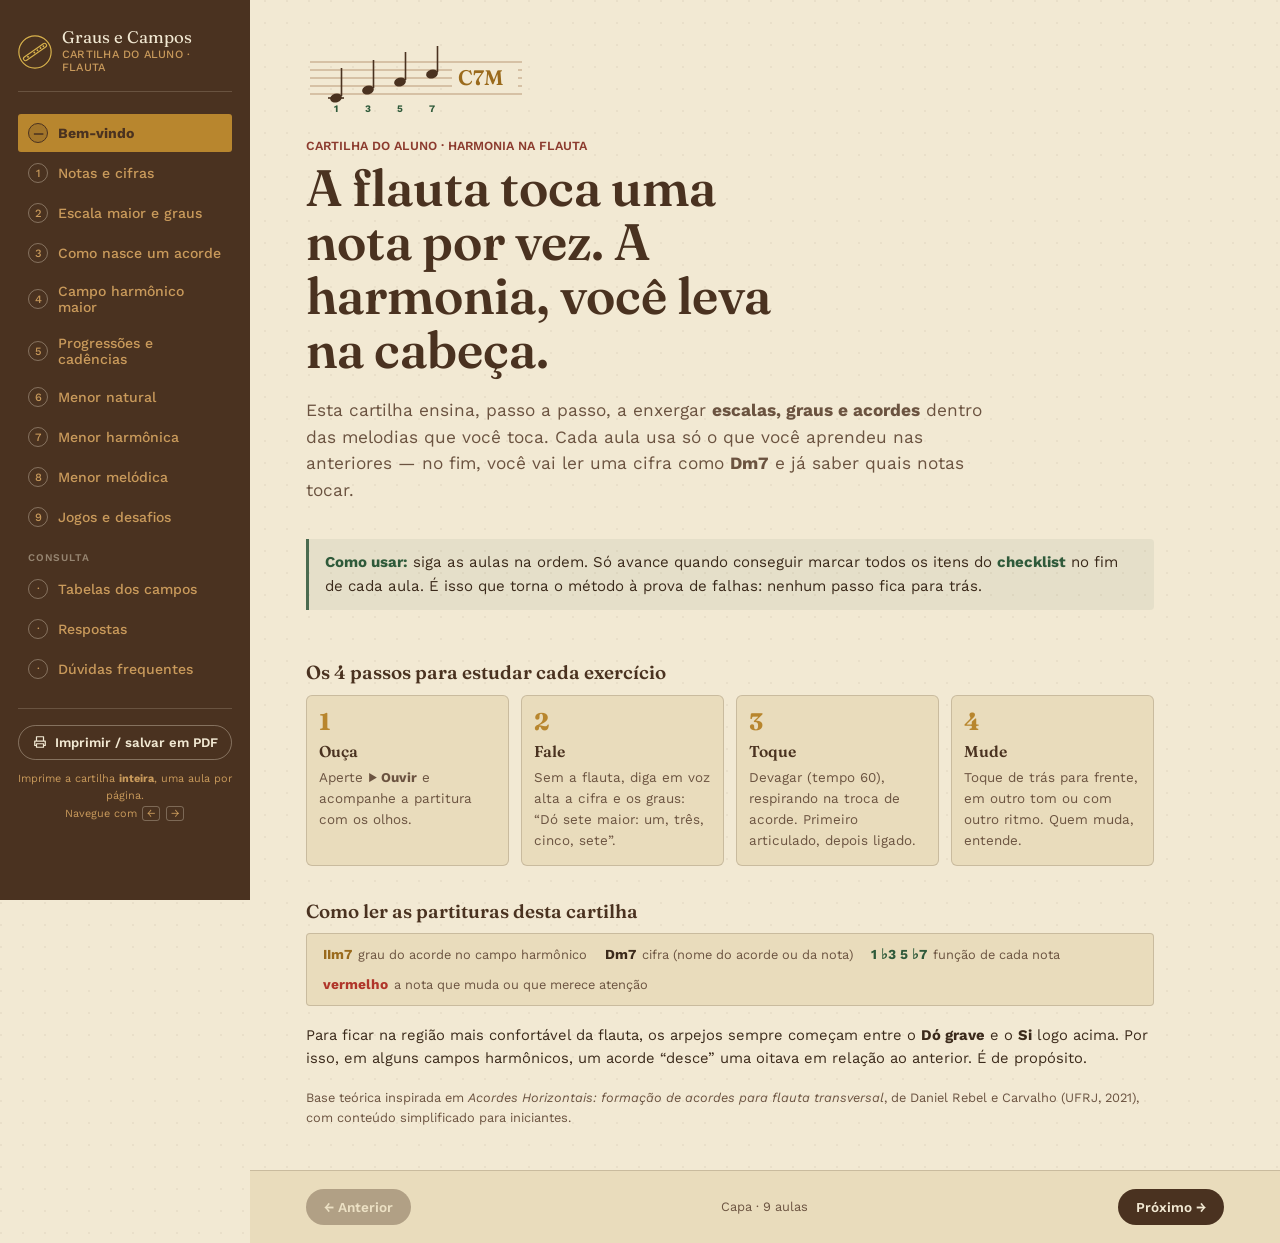
==== index.html @ 6e15e433 "Primeira versão da cartilha de flauta: graus e campos harmônicos Co-Authored-By: Claude Opus 5 <nore" ====
<!DOCTYPE html>
<html lang="pt-BR">
<head>
<meta charset="UTF-8">
<meta name="viewport" content="width=device-width, initial-scale=1.0">
<title>Graus e Campos na Flauta — Cartilha do Aluno</title>
<meta name="description" content="Cartilha do aluno de flauta transversal: nome das notas e cifras, escala maior e graus, formação de acordes, campo harmônico maior e campos menores (natural, harmônico e melódico), com exercícios em partitura, áudio e jogos.">
<meta name="theme-color" content="#4A3220">
<link rel="preconnect" href="https://fonts.googleapis.com">
<link rel="preconnect" href="https://fonts.gstatic.com" crossorigin>
<link href="https://fonts.googleapis.com/css2?family=Fraunces:opsz,wght@9..144,400;9..144,500;9..144,600;9..144,700&family=Work+Sans:wght@400;500;600;700&display=swap" rel="stylesheet">
<style>
  :root{
    --paper:#F2E9D3;
    --paper-deep:#E9DCBC;
    --sheet:#FBF7EC;
    --ink:#3B2A1B;
    --ink-soft:#6B5340;
    --wood:#8C5A2E;
    --wood-deep:#4A3220;
    --wood-light:#C99A5B;
    --brass:#B8862E;
    --brass-deep:#9A6A1C;
    --string:#D8B24C;
    --sage:#4B6B4F;
    --sage-deep:#2F5A3A;
    --rose:#8C3B2E;
    --hi:#B0362A;
    --line:rgba(59,42,27,0.18);
    --shadow: 4px 4px 0 rgba(59,42,27,0.10);
    --radius: 4px;
    --font-display: 'Fraunces', Georgia, serif;
    --font-body: 'Work Sans', -apple-system, sans-serif;
  }

  *{box-sizing:border-box;}
  html,body{margin:0;padding:0;}
  body{
    background:var(--paper);
    color:var(--ink);
    font-family:var(--font-body);
    line-height:1.55;
    background-image:
      radial-gradient(circle at 1px 1px, rgba(59,42,27,0.05) 1px, transparent 0);
    background-size: 22px 22px;
  }

  h1,h2,h3,h4{font-family:var(--font-display); color:var(--wood-deep); margin:0 0 0.4em; font-weight:600;}
  h3{ font-size:1.18rem; margin-top:1.6em; }
  p{margin:0 0 1em;}
  a{color:var(--wood-deep);}

  /* ---------- Layout shell ---------- */
  .shell{ display:grid; grid-template-columns: 250px 1fr; min-height:100vh; }
  @media (max-width:860px){ .shell{ grid-template-columns: 1fr; } }

  /* ---------- Sidebar ---------- */
  .sidebar{
    background:var(--wood-deep); color:var(--paper);
    padding:28px 18px 18px;
    position:sticky; top:0; height:100vh; overflow-y:auto;
  }
  @media (max-width:860px){ .sidebar{ position:static; height:auto; padding:16px; } }
  .brand{
    display:flex; align-items:center; gap:10px;
    margin-bottom:22px; padding-bottom:16px;
    border-bottom:1px solid rgba(242,233,211,0.18);
  }
  .brand svg{ width:34px; height:34px; flex-shrink:0; }
  .brand .t{ font-family:var(--font-display); font-size:1.05rem; line-height:1.15; color:var(--paper);}
  .brand .t small{ display:block; font-family:var(--font-body); font-size:0.7rem; color:var(--wood-light); font-weight:500; letter-spacing:0.02em; margin-top:2px;}

  nav.chapters{ margin:0; padding:0; }
  .chap-btn{
    display:flex; align-items:center; gap:10px;
    width:100%; text-align:left;
    background:none; border:none; cursor:pointer;
    color:var(--wood-light);
    font-family:var(--font-body); font-size:0.88rem; font-weight:500;
    padding:9px 10px; border-radius:3px; margin-bottom:2px;
    transition: background 0.15s ease, color 0.15s ease;
  }
  .chap-btn .num{
    display:inline-flex; align-items:center; justify-content:center;
    width:20px; height:20px; border-radius:50%;
    border:1px solid rgba(242,233,211,0.35);
    font-size:0.7rem; flex-shrink:0;
  }
  .chap-btn:hover{ background:rgba(242,233,211,0.08); color:var(--paper); }
  .chap-btn.active{ background:var(--brass); color:var(--wood-deep); font-weight:700;}
  .chap-btn.active .num{ border-color:var(--wood-deep); }
  .chap-btn.seen .num{ border-color:var(--brass); background:rgba(184,134,46,0.32); color:var(--paper); }
  .chap-btn.active.seen .num{ background:rgba(74,50,32,0.20); color:var(--wood-deep); border-color:var(--wood-deep); }
  .chap-group{
    font-size:0.64rem; letter-spacing:0.08em; text-transform:uppercase;
    color:rgba(242,233,211,0.45); margin:14px 10px 4px; font-weight:600;
  }
  @media (max-width:860px){
    nav.chapters{ display:flex; overflow-x:auto; gap:6px; padding-bottom:6px; -webkit-overflow-scrolling:touch; }
    .chap-btn{ white-space:nowrap; width:auto; }
    .chap-group{ display:none; }
  }

  .side-actions{
    margin-top:20px; padding-top:16px;
    border-top:1px solid rgba(242,233,211,0.18);
    display:flex; flex-direction:column; gap:10px;
  }
  .side-btn{
    display:inline-flex; align-items:center; justify-content:center; gap:8px;
    background:none; border:1px solid rgba(242,233,211,0.35);
    color:var(--paper);
    font-family:var(--font-body); font-size:0.82rem; font-weight:600;
    padding:9px 12px; border-radius:20px; cursor:pointer;
    transition:background .15s ease, color .15s ease, border-color .15s ease;
  }
  .side-btn:hover{ background:var(--brass); color:var(--wood-deep); border-color:var(--brass); }
  .side-hint{ font-size:0.68rem; color:var(--wood-light); text-align:center; line-height:1.6; }
  .side-hint kbd{
    font-family:var(--font-body); font-size:0.7rem;
    border:1px solid rgba(242,233,211,0.30); border-radius:3px; padding:0 4px; margin:0 1px;
  }
  @media (max-width:860px){
    .side-actions{ flex-direction:row; align-items:center; justify-content:flex-start; margin-top:12px; padding-top:12px; }
    .side-hint{ display:none; }
  }

  /* ---------- Main content ---------- */
  main{ padding:0; display:flex; flex-direction:column; min-width:0; }
  .content-scroll{ flex:1; padding:44px 56px 30px; max-width:960px; }
  @media (max-width:860px){ .content-scroll{ padding:28px 16px 20px; } }

  .eyebrow{ font-size:0.78rem; color:var(--rose); font-weight:600; margin-bottom:6px; }
  .chapter{ display:none; animation: fade .3s ease; }
  .chapter.active{ display:block; }
  @keyframes fade{ from{opacity:0; transform:translateY(6px);} to{opacity:1; transform:translateY(0);} }

  .lead{ font-size:1.08rem; color:var(--ink-soft); max-width:62ch; }
  .divider{ height:1px; background:var(--line); margin:28px 0; border:none; }

  .card{
    background:var(--paper-deep); border:1px solid var(--line);
    border-radius:var(--radius); padding:20px 22px; box-shadow:var(--shadow);
  }
  .card h4{ font-size:1rem; margin-bottom:6px; }
  .card p:last-child{ margin-bottom:0; }
  .grid-2{ display:grid; grid-template-columns:1fr 1fr; gap:20px; }
  .grid-3{ display:grid; grid-template-columns:repeat(3,1fr); gap:18px; }
  @media (max-width:760px){ .grid-2,.grid-3{ grid-template-columns:1fr; } }

  .tip{
    border-left:3px solid var(--sage); background:rgba(75,107,79,0.08);
    padding:12px 16px; border-radius:0 4px 4px 0; font-size:0.94rem; margin:18px 0;
  }
  .tip b{ color:var(--sage-deep); }
  .warn{
    border-left:3px solid var(--rose); background:rgba(140,59,46,0.07);
    padding:12px 16px; border-radius:0 4px 4px 0; font-size:0.94rem; margin:18px 0;
  }
  .warn b{ color:var(--rose); }

  /* ideia-chave da aula */
  .key-idea{
    background:var(--wood-deep); color:var(--paper);
    border-radius:var(--radius); padding:18px 22px; margin:22px 0;
    box-shadow:var(--shadow);
  }
  .key-idea .lbl{ font-size:0.7rem; letter-spacing:0.08em; text-transform:uppercase; color:var(--string); font-weight:700; margin-bottom:4px; }
  .key-idea p{ margin:0; font-family:var(--font-display); font-size:1.18rem; line-height:1.35; }
  .key-idea b{ color:var(--string); font-weight:600; }

  /* legenda da partitura */
  .key-bar{
    display:flex; flex-wrap:wrap; align-items:center; gap:8px 18px;
    background:var(--paper-deep); border:1px solid var(--line);
    border-radius:var(--radius); padding:10px 16px; margin:0 0 18px;
    font-size:0.8rem; color:var(--ink-soft);
  }
  .key-bar b{ color:var(--wood-deep); }
  .key-bar span{ display:inline-flex; align-items:center; gap:6px; }
  .sw{ font-weight:700; font-size:0.86rem; }
  .sw.roman{ color:var(--brass-deep); }
  .sw.cifra{ color:var(--ink); }
  .sw.grau{ color:var(--sage-deep); }
  .sw.hi{ color:var(--hi); }

  /* fórmulas em "fichas" */
  .chips{ display:flex; flex-wrap:wrap; gap:6px; margin:10px 0 16px; }
  .chip{
    display:flex; flex-direction:column; align-items:center; justify-content:center;
    min-width:64px; padding:8px 8px 6px;
    background:var(--sheet); border:1px solid var(--line); border-radius:6px;
    font-family:var(--font-body);
  }
  .chip .r{ font-size:0.72rem; font-weight:700; color:var(--brass-deep); }
  .chip .c{ font-family:var(--font-display); font-weight:600; font-size:1.12rem; color:var(--wood-deep); line-height:1.2; }
  .chip .g{ font-size:0.7rem; color:var(--sage-deep); font-weight:600; }
  .chip.changed{ border-color:var(--hi); box-shadow:inset 0 -3px 0 var(--hi); }
  @media (max-width:520px){ .chip{ min-width:calc(25% - 6px); } }

  /* partituras */
  figure.pauta{
    margin:22px 0; padding:14px 16px 12px;
    background:var(--sheet); border:1px solid var(--line); border-radius:var(--radius);
    box-shadow:var(--shadow);
  }
  figure.pauta figcaption{ margin-bottom:8px; }
  .ex-tag{
    display:inline-block; font-size:0.7rem; font-weight:700; letter-spacing:0.04em;
    color:var(--paper); background:var(--wood); border-radius:12px; padding:2px 9px; margin-right:6px;
    vertical-align:2px;
  }
  .ex-title{ font-family:var(--font-display); font-weight:600; color:var(--wood-deep); font-size:1.04rem; }
  .ex-how{ display:block; font-size:0.86rem; color:var(--ink-soft); margin-top:3px; }
  figure.pauta picture, figure.pauta img{ display:block; max-width:100%; height:auto; }
  figure.pauta img{ margin:4px 0 2px; }
  .play-row{ display:flex; flex-wrap:wrap; align-items:center; gap:8px; margin-top:8px; }
  .play-btn{
    display:inline-flex; align-items:center; gap:6px;
    background:var(--sage-deep); color:var(--paper); border:none;
    padding:7px 14px; border-radius:18px; cursor:pointer;
    font-family:var(--font-body); font-weight:600; font-size:0.8rem;
  }
  .play-btn:hover{ background:var(--sage); }
  .play-btn.playing{ background:var(--rose); }
  .play-btn.ghost{ background:none; color:var(--sage-deep); border:1px solid var(--sage); }
  .tempo{ font-size:0.78rem; color:var(--ink-soft); display:inline-flex; align-items:center; gap:6px; }
  .tempo select{ font-family:var(--font-body); font-size:0.8rem; background:var(--sheet); border:1px solid var(--line); border-radius:12px; padding:3px 8px; color:var(--ink); }

  /* passos de estudo */
  .steps{ list-style:none; margin:0; padding:0; display:grid; grid-template-columns:repeat(4,1fr); gap:12px; }
  .steps li{ background:var(--paper-deep); border:1px solid var(--line); border-radius:6px; padding:14px 12px; }
  .steps .n{ font-family:var(--font-display); font-weight:700; font-size:1.5rem; color:var(--brass); line-height:1; }
  .steps h4{ margin:6px 0 4px; font-size:0.98rem; }
  .steps p{ margin:0; font-size:0.84rem; color:var(--ink-soft); }
  @media (max-width:760px){ .steps{ grid-template-columns:1fr 1fr; } }

  /* listas de exercício em texto (igual às outras cartilhas) */
  .ex-list{ list-style:none; margin:0; padding:0; }
  .ex-list li{ display:flex; gap:14px; padding:14px 0; border-bottom:1px solid var(--line); }
  .ex-list li:last-child{ border-bottom:none; }
  .ex-list .n{
    flex-shrink:0; width:30px; height:30px; border-radius:50%;
    background:var(--wood-deep); color:var(--paper);
    display:flex;align-items:center;justify-content:center;
    font-family:var(--font-display); font-weight:600; font-size:0.95rem;
  }
  .ex-list h4{ margin:0 0 3px; font-size:1rem; }
  .ex-list p{ margin:0; font-size:0.92rem; color:var(--ink-soft); }

  /* tabelas */
  .table-scroll{ overflow-x:auto; -webkit-overflow-scrolling:touch; margin:14px 0 22px; border:1px solid var(--line); border-radius:var(--radius); background:var(--sheet); }
  table.campo{ border-collapse:collapse; width:100%; font-size:0.86rem; min-width:620px; }
  table.campo th, table.campo td{ padding:7px 8px; border-bottom:1px solid var(--line); text-align:center; white-space:nowrap; }
  table.campo thead th{ background:var(--paper-deep); color:var(--brass-deep); font-size:0.76rem; font-weight:700; }
  table.campo tbody th{ text-align:left; font-family:var(--font-display); color:var(--wood-deep); font-weight:600; }
  table.campo tbody tr:last-child td, table.campo tbody tr:last-child th{ border-bottom:none; }
  table.campo tr.easy th::after{ content:"●"; color:var(--sage); font-size:0.6rem; margin-left:5px; vertical-align:2px; }
  table.campo td.hl{ color:var(--hi); font-weight:600; }
  table.simple{ border-collapse:collapse; width:100%; font-size:0.9rem; }
  table.simple th, table.simple td{ padding:8px 10px; border-bottom:1px solid var(--line); text-align:left; vertical-align:top; }
  table.simple thead th{ background:var(--paper-deep); color:var(--wood-deep); font-size:0.8rem; }

  /* teste rápido */
  .quiz{ list-style:none; margin:0; padding:0; counter-reset:q; }
  .quiz li{ counter-increment:q; padding:10px 0; border-bottom:1px solid var(--line); font-size:0.94rem; }
  .quiz li:last-child{ border-bottom:none; }
  .quiz li::before{ content:counter(q) ". "; font-weight:700; color:var(--brass-deep); }
  .quiz details{ display:inline; }
  .quiz summary{
    display:inline-block; cursor:pointer; list-style:none; margin-left:6px;
    font-size:0.74rem; font-weight:600; color:var(--sage-deep);
    border:1px solid var(--sage); border-radius:12px; padding:1px 9px;
  }
  .quiz summary::-webkit-details-marker{ display:none; }
  .quiz details[open] summary{ background:var(--sage-deep); color:var(--paper); border-color:var(--sage-deep); }
  .quiz .ans{ display:block; margin-top:6px; color:var(--sage-deep); font-weight:600; }

  /* checklist da aula */
  .checklist{ list-style:none; margin:0; padding:0; }
  .checklist li{ padding:6px 0; }
  .checklist label{ display:flex; gap:10px; align-items:flex-start; cursor:pointer; font-size:0.94rem; }
  .checklist input{ width:18px; height:18px; margin-top:2px; accent-color:var(--sage-deep); flex-shrink:0; }
  .check-progress{ font-size:0.78rem; color:var(--ink-soft); margin-top:8px; }

  /* jogos */
  .game{ background:var(--sheet); border:1px solid var(--line); border-radius:var(--radius); padding:18px 20px; margin:18px 0; box-shadow:var(--shadow); }
  .game h4{ margin:0 0 4px; font-size:1.05rem; }
  .game p.how{ font-size:0.9rem; color:var(--ink-soft); margin:0 0 12px; }
  .game .controls{ display:flex; flex-wrap:wrap; gap:8px; align-items:center; }
  .game select{ font-family:var(--font-body); font-size:0.85rem; background:#fff; border:1px solid var(--line); border-radius:14px; padding:5px 10px; color:var(--ink); }
  .game .out{
    margin-top:14px; min-height:64px; display:flex; flex-wrap:wrap; align-items:center; gap:10px;
    font-family:var(--font-display); font-size:1.7rem; color:var(--wood-deep); font-weight:600;
  }
  .game .out .small{ font-family:var(--font-body); font-size:0.9rem; color:var(--ink-soft); font-weight:500; }
  .game .reveal{ font-family:var(--font-body); font-size:1rem; color:var(--sage-deep); font-weight:600; }
  .game .score-line{ font-size:0.8rem; color:var(--ink-soft); margin-top:6px; }
  .answer-btns{ display:flex; flex-wrap:wrap; gap:6px; margin-top:10px; }
  .answer-btns button{ font-family:var(--font-body); font-size:0.85rem; font-weight:600; background:#fff; border:1px solid var(--line); border-radius:16px; padding:6px 12px; cursor:pointer; color:var(--wood-deep); }
  .answer-btns button.ok{ background:var(--sage-deep); color:#fff; border-color:var(--sage-deep); }
  .answer-btns button.no{ background:var(--rose); color:#fff; border-color:var(--rose); }

  /* FAQ */
  details.faq{ border-bottom:1px solid var(--line); padding:14px 0; }
  details.faq summary{
    cursor:pointer; font-family:var(--font-display); font-weight:600;
    font-size:1.02rem; color:var(--wood-deep); list-style:none;
    display:flex; align-items:center; justify-content:space-between; gap:12px;
  }
  details.faq summary::-webkit-details-marker{ display:none; }
  details.faq summary::after{ content:"+"; font-size:1.3rem; color:var(--brass); font-family:var(--font-body); font-weight:400; }
  details.faq[open] summary::after{ content:"–"; }
  details.faq p{ margin-top:10px; font-size:0.94rem; color:var(--ink-soft); max-width:65ch; }

  /* footer nav */
  .page-footer{
    border-top:1px solid var(--line); padding:18px 56px;
    display:flex; justify-content:space-between; align-items:center; gap:8px;
    background:var(--paper-deep);
  }
  @media (max-width:860px){ .page-footer{ padding:14px 16px; } }
  .page-footer .prog{ font-size:0.8rem; color:var(--ink-soft); font-family:var(--font-body); text-align:center; }
  .nav-btn{
    background:var(--wood-deep); color:var(--paper);
    border:none; padding:10px 18px; border-radius:20px;
    font-family:var(--font-body); font-weight:600; font-size:0.85rem;
    cursor:pointer; display:inline-flex; align-items:center; gap:6px; white-space:nowrap;
  }
  .nav-btn:disabled{ opacity:0.35; cursor:default; }
  .nav-btn:hover:not(:disabled){ background:var(--brass); color:var(--wood-deep); }

  .cover{ display:flex; flex-direction:column; align-items:flex-start; justify-content:center; min-height:50vh; }
  .cover .big{ font-size:clamp(2.1rem, 5vw, 3.2rem); line-height:1.05; max-width:14ch; }
  .cover > svg{ margin:0 0 22px; max-width:100%; height:auto; }
  .credit{ font-size:0.8rem; color:var(--ink-soft); margin-top:18px; }

  .nowrap{ white-space:nowrap; }
  .mono{ font-variant-numeric:tabular-nums; }

  :focus-visible{ outline:2px solid var(--brass); outline-offset:2px; }

  /* ---------- Impressao / PDF ---------- */
  @media print{
    @page{ margin:13mm 12mm; }
    html,body{ background:#fff !important; background-image:none !important; color:#000; font-size:10.5pt; }
    .shell{ display:block; min-height:0; }
    .sidebar, .page-footer, .side-actions, .no-print, .play-row, .game .controls, .answer-btns{ display:none !important; }
    main{ display:block; }
    .content-scroll{ max-width:none; padding:0; }

    /* a cartilha inteira sai numa tirada so, uma aula por pagina */
    .chapter{ display:block !important; animation:none !important; }
    .chapter + .chapter{ break-before:page; page-break-before:always; }
    .cover{ min-height:0; }

    figure.pauta, .card, .tip, .warn, .key-idea, .key-bar, .ex-list li, details.faq, .game, .quiz li, .steps li, .chips, .table-scroll{
      break-inside:avoid; page-break-inside:avoid;
    }
    h1,h2,h3,h4{ break-after:avoid; page-break-after:avoid; }

    /* economia de tinta: fundos chapados viram branco com borda */
    .card, .key-bar, figure.pauta, .game, .steps li, .chip, .table-scroll{ background:#fff; box-shadow:none; border:1px solid #b9ab92; }
    .key-idea{ background:#fff; color:#000; border:2px solid var(--wood-deep); box-shadow:none; }
    .key-idea .lbl, .key-idea b{ color:var(--brass-deep); }
    .tip, .warn{ background:#fff; }
    figure.pauta{ padding:8px 10px; margin:12px 0; }
    .table-scroll{ overflow:visible; }
    table.campo{ min-width:0; font-size:8.5pt; }
    table.campo th, table.campo td{ padding:4px 5px; }
    .game .out{ display:none; }
    .quiz summary{ display:none; }
    details.faq summary::after{ content:"" !important; }
    a{ color:#000; text-decoration:none; }
    .checklist input{ appearance:none; -webkit-appearance:none; border:1.5px solid #555; border-radius:3px; }
  }
</style>
</head>
<body>

<div class="shell">

  <!-- ============ SIDEBAR ============ -->
  <aside class="sidebar">
    <div class="brand">
      <svg viewBox="0 0 40 40" fill="none" aria-hidden="true" focusable="false">
        <circle cx="20" cy="20" r="19" stroke="#D8B24C" stroke-width="1.4"/>
        <g transform="rotate(-35 20 20)">
          <rect x="4" y="17.6" width="32" height="4.8" rx="2.4" fill="none" stroke="#D8B24C" stroke-width="1.3"/>
          <circle cx="10" cy="20" r="1.1" fill="#D8B24C"/>
          <circle cx="19" cy="20" r="1.1" fill="#D8B24C"/>
          <circle cx="23.5" cy="20" r="1.1" fill="#D8B24C"/>
          <circle cx="28" cy="20" r="1.1" fill="#D8B24C"/>
          <circle cx="32" cy="20" r="1.1" fill="#D8B24C"/>
        </g>
      </svg>
      <div class="t">Graus e Campos<small>CARTILHA DO ALUNO · FLAUTA</small></div>
    </div>
    <nav class="chapters" id="chapterNav" aria-label="Aulas da cartilha"></nav>

    <div class="side-actions">
      <button class="side-btn" id="btnPrint" type="button">
        <svg width="14" height="14" viewBox="0 0 16 16" fill="none" aria-hidden="true" focusable="false">
          <path d="M4 6V2h8v4M4 12H2V7h12v5h-2M4 10h8v4H4z" stroke="currentColor" stroke-width="1.4"
                stroke-linejoin="round" stroke-linecap="round"/>
        </svg>
        Imprimir / salvar em PDF
      </button>
      <p class="side-hint">
        Imprime a cartilha <b>inteira</b>, uma aula por página.<br>
        Navegue com <kbd>&larr;</kbd> <kbd>&rarr;</kbd>
      </p>
    </div>
  </aside>

  <!-- ============ MAIN ============ -->
  <main>
    <div class="content-scroll" id="contentScroll">

      <!-- 0. CAPA -->
      <section class="chapter" data-chapter="capa">
        <div class="cover">
          <svg width="220" height="70" viewBox="0 0 220 70" fill="none" aria-hidden="true" focusable="false">
            <g stroke="#8C5A2E" stroke-width="1.2" opacity="0.55">
              <path d="M4 18h212M4 26h212M4 34h212M4 42h212M4 50h212"/>
            </g>
            <g fill="#4A3220">
              <ellipse cx="30" cy="54" rx="6" ry="4.4" transform="rotate(-18 30 54)"/>
              <ellipse cx="62" cy="46" rx="6" ry="4.4" transform="rotate(-18 62 46)"/>
              <ellipse cx="94" cy="38" rx="6" ry="4.4" transform="rotate(-18 94 38)"/>
              <ellipse cx="126" cy="30" rx="6" ry="4.4" transform="rotate(-18 126 30)"/>
            </g>
            <g stroke="#4A3220" stroke-width="1.6">
              <path d="M35.5 52V24M67.5 44V16M99.5 36V8M131.5 28V2"/>
              <path d="M22 54h16"/>
            </g>
            <g font-family="Work Sans, sans-serif" font-size="10" font-weight="700" fill="#2F5A3A" text-anchor="middle">
              <text x="30" y="68">1</text><text x="62" y="68">3</text><text x="94" y="68">5</text><text x="126" y="68">7</text>
            </g>
            <rect x="146" y="20" width="66" height="26" fill="#F2E9D3"/>
            <text x="152" y="41" font-family="Fraunces, serif" font-size="21" font-weight="600" fill="#9A6A1C">C7M</text>
          </svg>
          <div class="eyebrow">CARTILHA DO ALUNO · HARMONIA NA FLAUTA</div>
          <h1 class="big">A flauta toca uma nota por vez. A harmonia, você leva na cabeça.</h1>
          <p class="lead">Esta cartilha ensina, passo a passo, a enxergar <b>escalas, graus e acordes</b> dentro das melodias que você toca. Cada aula usa só o que você aprendeu nas anteriores — no fim, você vai ler uma cifra como <b>Dm7</b> e já saber quais notas tocar.</p>
          <div class="tip"><b>Como usar:</b> siga as aulas na ordem. Só avance quando conseguir marcar todos os itens do <b>checklist</b> no fim de cada aula. É isso que torna o método à prova de falhas: nenhum passo fica para trás.</div>
        </div>

        <h3>Os 4 passos para estudar cada exercício</h3>
        <ol class="steps">
          <li><div class="n">1</div><h4>Ouça</h4><p>Aperte <b>▶ Ouvir</b> e acompanhe a partitura com os olhos.</p></li>
          <li><div class="n">2</div><h4>Fale</h4><p>Sem a flauta, diga em voz alta a cifra e os graus: “Dó sete maior: um, três, cinco, sete”.</p></li>
          <li><div class="n">3</div><h4>Toque</h4><p>Devagar (tempo 60), respirando na troca de acorde. Primeiro articulado, depois ligado.</p></li>
          <li><div class="n">4</div><h4>Mude</h4><p>Toque de trás para frente, em outro tom ou com outro ritmo. Quem muda, entende.</p></li>
        </ol>

        <h3>Como ler as partituras desta cartilha</h3>
        <div class="key-bar">
          <span><span class="sw roman">IIm7</span> grau do acorde no campo harmônico</span>
          <span><span class="sw cifra">Dm7</span> cifra (nome do acorde ou da nota)</span>
          <span><span class="sw grau">1 ♭3 5 ♭7</span> função de cada nota</span>
          <span><span class="sw hi">vermelho</span> a nota que muda ou que merece atenção</span>
        </div>
        <p style="font-size:0.92rem;">Para ficar na região mais confortável da flauta, os arpejos sempre começam entre o <b>Dó grave</b> e o <b>Si</b> logo acima. Por isso, em alguns campos harmônicos, um acorde “desce” uma oitava em relação ao anterior. É de propósito.</p>
        <p class="credit">Base teórica inspirada em <i>Acordes Horizontais: formação de acordes para flauta transversal</i>, de Daniel Rebel e Carvalho (UFRJ, 2021), com conteúdo simplificado para iniciantes.</p>
      </section>

      <!-- 1. NOTAS E CIFRAS -->
      <section class="chapter" data-chapter="notas">
        <div class="eyebrow">AULA 1</div>
        <h2>O nome das notas e as cifras</h2>
        <p class="lead">Antes de falar de harmonia, precisamos de uma língua em comum. Na música popular, cada nota tem uma letra — e é com essas letras que se escrevem as cifras.</p>

        <div class="key-idea"><div class="lbl">Ideia-chave</div><p>A cifra começa no <b>Lá</b>: A, B, C, D, E, F, G. Decorando que <b>Dó = C</b>, o resto segue em ordem.</p></div>

        <div class="grid-2">
          <div class="card">
            <h4>As sete letras</h4>
            <table class="simple">
              <tbody>
                <tr><th>Dó</th><td><b>C</b></td><th>Sol</th><td><b>G</b></td></tr>
                <tr><th>Ré</th><td><b>D</b></td><th>Lá</th><td><b>A</b></td></tr>
                <tr><th>Mi</th><td><b>E</b></td><th>Si</th><td><b>B</b></td></tr>
                <tr><th>Fá</th><td><b>F</b></td><td></td><td></td></tr>
              </tbody>
            </table>
          </div>
          <div class="card">
            <h4>Os acidentes na cifra</h4>
            <p style="font-size:0.92rem;"><b>#</b> (sustenido) sobe meio tom: <b>F#</b> = Fá sustenido.<br>
            <b>b</b> (bemol) desce meio tom: <b>Bb</b> = Si bemol.</p>
            <p style="font-size:0.92rem;">Tudo o que vem <b>depois</b> da letra fala do tipo de acorde: <b>m</b> = menor, <b>7</b> = sétima, <b>7M</b> = sétima maior. Isso vem na Aula 3.</p>
          </div>
        </div>

        <figure class="pauta" data-play='{"n":[[60,1.0],[62,1.0],[64,1.0],[65,1.0],[67,1.0],[69,1.0],[71,1.0],[72,1.0]],"p":[]}'>
          <figcaption><span class="ex-tag">Exercício 1.1</span><span class="ex-title">Letra em cima, nome embaixo</span><span class="ex-how">Toque devagar dizendo a letra de cada nota: “C, D, E…”. Depois repita dizendo o nome: “Dó, Ré, Mi…”.</span></figcaption>
          <picture>
            <source media="(max-width:620px)" srcset="partituras/m/ex1_1.svg">
            <img src="partituras/ex1_1.svg" width="238" height="58" style="width:89.3%" alt="Partitura — Letra em cima, nome embaixo">
          </picture>
        </figure>

        <figure class="pauta" data-play='{"n":[[67,1.0],[76,1.0],[69,1.0],[72,1.0],[65,1.0],[74,1.0],[71,1.0],[64,1.0],[81,1.0],[62,1.0],[79,1.0],[77,1.0]],"p":[]}'>
          <figcaption><span class="ex-tag">Exercício 1.2</span><span class="ex-title">Complete as cifras</span><span class="ex-how">Escreva a letra de cada nota no quadrinho (a lápis). Depois toque dizendo as letras. Respostas no capítulo “Respostas”.</span></figcaption>
          <picture>
            <source media="(max-width:620px)" srcset="partituras/m/ex1_2.svg">
            <img src="partituras/ex1_2.svg" width="337" height="51" style="width:100%" alt="Partitura — Complete as cifras">
          </picture>
        </figure>

        <div class="game">
          <h4>Jogo da aula: Letra-relâmpago</h4>
          <p class="how">O professor (ou um colega) fala uma letra — “E!” — e você toca a nota o mais rápido que puder. Depois troquem de papel. Comece só com C, D, E, F e G; quando ficar fácil, inclua A e B.</p>
        </div>

        <h3>Teste rápido</h3>
        <ol class="quiz">
          <li>Qual é a letra do Sol? <details><summary>ver resposta</summary><span class="ans">G</span></details></li>
          <li>A cifra <b>F</b> é qual nota? <details><summary>ver resposta</summary><span class="ans">Fá</span></details></li>
          <li>Escreva em cifra: Lá, Si e Ré. <details><summary>ver resposta</summary><span class="ans">A, B e D</span></details></li>
          <li>O que significa <b>Bb</b>? <details><summary>ver resposta</summary><span class="ans">Si bemol</span></details></li>
        </ol>

        <h3>Checklist para avançar</h3>
        <ul class="checklist" data-key="notas">
          <li><label><input type="checkbox"> Digo a letra de qualquer nota da 1ª oitava sem pensar.</label></li>
          <li><label><input type="checkbox"> Sei o que é # e b numa cifra.</label></li>
          <li><label><input type="checkbox"> Completei o Exercício 1.2 sem erros.</label></li>
        </ul>
      </section>

      <!-- 2. ESCALA MAIOR E GRAUS -->
      <section class="chapter" data-chapter="escala">
        <div class="eyebrow">AULA 2</div>
        <h2>A escala maior e os graus</h2>
        <p class="lead">Uma escala é uma escada de sete notas. Cada degrau ganha um número — o <b>grau</b>. Pensar em números em vez de notas é o segredo para tocar em qualquer tom.</p>

        <div class="key-idea"><div class="lbl">Ideia-chave</div><p>Toda escala maior segue a mesma receita de distâncias: <b>tom, tom, semitom, tom, tom, tom, semitom</b>. Mudou a primeira nota, a receita continua igual.</p></div>

        <div class="chips">
          <div class="chip"><span class="c">1</span><span class="g">C</span></div>
          <div class="chip"><span class="r">tom</span><span class="c">2</span><span class="g">D</span></div>
          <div class="chip"><span class="r">tom</span><span class="c">3</span><span class="g">E</span></div>
          <div class="chip changed"><span class="r">semitom</span><span class="c">4</span><span class="g">F</span></div>
          <div class="chip"><span class="r">tom</span><span class="c">5</span><span class="g">G</span></div>
          <div class="chip"><span class="r">tom</span><span class="c">6</span><span class="g">A</span></div>
          <div class="chip"><span class="r">tom</span><span class="c">7</span><span class="g">B</span></div>
          <div class="chip changed"><span class="r">semitom</span><span class="c">1</span><span class="g">C</span></div>
        </div>
        <p style="font-size:0.92rem;">Os semitons ficam sempre <b>entre o 3 e o 4</b> e <b>entre o 7 e o 1</b>. Depois do 7, a contagem volta para o 1 — o Dó agudo também é grau 1.</p>

        <figure class="pauta" data-play='{"n":[[60,1.0],[62,1.0],[64,1.0],[65,1.0],[67,1.0],[69,1.0],[71,1.0],[72,1.0],[71,1.0],[69,1.0],[67,1.0],[65,1.0],[64,1.0],[62,1.0],[60,2.0]],"p":[]}'>
          <figcaption><span class="ex-tag">Exercício 2.1</span><span class="ex-title">Escala de Dó maior com os graus</span><span class="ex-how">Suba dizendo os números, desça dizendo os números. Depois toque só pensando nos números, sem falar.</span></figcaption>
          <picture>
            <source media="(max-width:620px)" srcset="partituras/m/ex2_1.svg">
            <img src="partituras/ex2_1.svg" width="419" height="58" style="width:100%" alt="Partitura — Escala de Dó maior com os graus">
          </picture>
        </figure>

        <figure class="pauta" data-play='{"n":[[60,1.0],[62,1.0],[64,1.0],[60,1.0],[62,1.0],[64,1.0],[65,1.0],[62,1.0],[64,1.0],[65,1.0],[67,1.0],[64,1.0],[65,1.0],[67,1.0],[69,1.0],[65,1.0],[67,1.0],[69,1.0],[71,1.0],[67,1.0],[69,1.0],[71,1.0],[72,1.0],[69,1.0],[71,1.0],[72,1.0],[74,1.0],[71,1.0],[72,4.0]],"p":[]}'>
          <figcaption><span class="ex-tag">Exercício 2.2</span><span class="ex-title">Grupos “1-2-3-1”</span><span class="ex-how">O mesmo desenho começa em cada grau da escala. Diga os números em voz alta na primeira vez.</span></figcaption>
          <picture>
            <source media="(max-width:620px)" srcset="partituras/m/ex2_2.svg">
            <img src="partituras/ex2_2.svg" width="477" height="113" style="width:100%" alt="Partitura — Grupos “1-2-3-1”">
          </picture>
        </figure>

        <figure class="pauta" data-play='{"n":[[60,1.0],[64,1.0],[62,1.0],[65,1.0],[64,1.0],[67,1.0],[65,1.0],[69,1.0],[67,1.0],[71,1.0],[69,1.0],[72,1.0],[71,1.0],[74,1.0],[72,2.0]],"p":[]}'>
          <figcaption><span class="ex-tag">Exercício 2.3</span><span class="ex-title">Pula-uma (terças)</span><span class="ex-how">Toque uma nota, pule a vizinha, toque a seguinte: 1-3, 2-4, 3-5… Guarde bem este movimento: é assim que nascem os acordes na próxima aula.</span></figcaption>
          <picture>
            <source media="(max-width:620px)" srcset="partituras/m/ex2_3.svg">
            <img src="partituras/ex2_3.svg" width="477" height="113" style="width:100%" alt="Partitura — Pula-uma (terças)">
          </picture>
        </figure>

        <h3>A mesma receita em outros tons</h3>
        <p style="font-size:0.92rem;">Em Sol maior, para o semitom cair entre o 7 e o 1, o Fá precisa subir: <b>F#</b>. Em Fá maior, para o semitom cair entre o 3 e o 4, o Si precisa descer: <b>Bb</b>. A armadura de clave já avisa isso no começo da pauta.</p>

        <figure class="pauta" data-play='{"n":[[67,1.0],[69,1.0],[71,1.0],[72,1.0],[74,1.0],[76,1.0],[78,1.0],[79,1.0],[78,1.0],[76,1.0],[74,1.0],[72,1.0],[71,1.0],[69,1.0],[67,2.0]],"p":[]}'>
          <figcaption><span class="ex-tag">Exercício 2.4a</span><span class="ex-title">Sol maior (G) — um sustenido: F#</span></figcaption>
          <picture>
            <source media="(max-width:620px)" srcset="partituras/m/ex2_4g.svg">
            <img src="partituras/ex2_4g.svg" width="424" height="57" style="width:100%" alt="Partitura — Sol maior (G) — um sustenido: F#">
          </picture>
        </figure>
        <figure class="pauta" data-play='{"n":[[65,1.0],[67,1.0],[69,1.0],[70,1.0],[72,1.0],[74,1.0],[76,1.0],[77,1.0],[76,1.0],[74,1.0],[72,1.0],[70,1.0],[69,1.0],[67,1.0],[65,2.0]],"p":[]}'>
          <figcaption><span class="ex-tag">Exercício 2.4b</span><span class="ex-title">Fá maior (F) — um bemol: Bb</span></figcaption>
          <picture>
            <source media="(max-width:620px)" srcset="partituras/m/ex2_4f.svg">
            <img src="partituras/ex2_4f.svg" width="423" height="56" style="width:100%" alt="Partitura — Fá maior (F) — um bemol: Bb">
          </picture>
        </figure>
        <figure class="pauta" data-play='{"n":[[62,1.0],[64,1.0],[66,1.0],[67,1.0],[69,1.0],[71,1.0],[73,1.0],[74,1.0],[73,1.0],[71,1.0],[69,1.0],[67,1.0],[66,1.0],[64,1.0],[62,2.0]],"p":[]}'>
          <figcaption><span class="ex-tag">Exercício 2.4c</span><span class="ex-title">Ré maior (D) — dois sustenidos: F# e C#</span></figcaption>
          <picture>
            <source media="(max-width:620px)" srcset="partituras/m/ex2_4d.svg">
            <img src="partituras/ex2_4d.svg" width="431" height="57" style="width:100%" alt="Partitura — Ré maior (D) — dois sustenidos: F# e C#">
          </picture>
        </figure>

        <figure class="pauta" data-play='{"n":[[74,1.0],[71,1.0],[67,1.0],[78,1.0],[72,1.0],[69,1.0],[76,1.0],[79,1.0],[62,1.0],[66,1.0],[71,1.0],[64,1.0]],"p":[]}'>
          <figcaption><span class="ex-tag">Exercício 2.5</span><span class="ex-title">Descubra o grau em Sol maior</span><span class="ex-how">As notas estão fora de ordem. Escreva no quadrinho qual é o grau de cada uma na escala de Sol maior.</span></figcaption>
          <picture>
            <source media="(max-width:620px)" srcset="partituras/m/ex2_5.svg">
            <img src="partituras/ex2_5.svg" width="345" height="62" style="width:100%" alt="Partitura — Descubra o grau em Sol maior">
          </picture>
        </figure>

        <div class="game">
          <h4>Jogo da aula: Telefone musical</h4>
          <p class="how">Um “número de telefone” é uma sequência de graus. O professor dita, você toca na escala do dia. Exemplo em Dó: <b>5-3-1</b> e <b>1-3-5-1</b>. No capítulo <a href="#jogos">Jogos</a> há um gerador de números para treinar sozinho.</p>
        </div>
        <figure class="pauta" data-play='{"n":[[67,1.0],[64,1.0],[60,1.0],[0,1.0],[60,1.0],[64,1.0],[67,1.0],[72,1.0]],"p":[]}'>
          <figcaption><span class="ex-tag">Exemplo</span><span class="ex-title">“5-3-1” e “1-3-5-1” em Dó maior</span></figcaption>
          <picture>
            <source media="(max-width:620px)" srcset="partituras/m/ex2_6.svg">
            <img src="partituras/ex2_6.svg" width="236" height="56" style="width:65.5%" alt="Partitura — “5-3-1” e “1-3-5-1” em Dó maior">
          </picture>
        </figure>

        <h3>Teste rápido</h3>
        <ol class="quiz">
          <li>Qual é a receita da escala maior? <details><summary>ver resposta</summary><span class="ans">T – T – St – T – T – T – St</span></details></li>
          <li>Em Sol maior, qual nota é o grau 7? <details><summary>ver resposta</summary><span class="ans">F# (Fá sustenido)</span></details></li>
          <li>Em Fá maior, qual é o grau do Bb? <details><summary>ver resposta</summary><span class="ans">Grau 4</span></details></li>
          <li>Qual nota é o grau 5 de Ré maior? <details><summary>ver resposta</summary><span class="ans">A (Lá)</span></details></li>
        </ol>

        <h3>Checklist para avançar</h3>
        <ul class="checklist" data-key="escala">
          <li><label><input type="checkbox"> Toco as escalas de C, G, F e D dizendo os graus.</label></li>
          <li><label><input type="checkbox"> Sei onde ficam os dois semitons da escala maior.</label></li>
          <li><label><input type="checkbox"> Toco um “número de telefone” em Dó sem errar.</label></li>
        </ul>
      </section>

      <!-- 3. COMO NASCE UM ACORDE -->
      <section class="chapter" data-chapter="acordes">
        <div class="eyebrow">AULA 3</div>
        <h2>Como nasce um acorde</h2>
        <p class="lead">Na flauta, um acorde é tocado nota por nota — um <b>arpejo</b>. Seu ouvido junta as notas e escuta a harmonia. Para montar um acorde, basta a regra do “pula-uma”.</p>

        <div class="key-idea"><div class="lbl">Ideia-chave</div><p>Pule uma nota, pegue a seguinte. Três notas = <b>tríade (1-3-5)</b>. Quatro notas = <b>tétrade (1-3-5-7)</b>.</p></div>

        <h3>Os tipos de tríade</h3>
        <div class="table-scroll" style="background:var(--sheet);">
          <table class="simple">
            <thead><tr><th>Cifra</th><th>Nome</th><th>Graus</th><th>Em Dó</th><th>Som</th></tr></thead>
            <tbody>
              <tr><td><b>C</b></td><td>maior</td><td>1 3 5</td><td>C E G</td><td>alegre, estável</td></tr>
              <tr><td><b>Cm</b></td><td>menor</td><td>1 ♭3 5</td><td>C E♭ G</td><td>triste, suave</td></tr>
              <tr><td><b>C°</b></td><td>diminuta</td><td>1 ♭3 ♭5</td><td>C E♭ G♭</td><td>tenso, instável</td></tr>
              <tr><td><b>C(#5)</b></td><td>aumentada</td><td>1 3 #5</td><td>C E G#</td><td>misterioso</td></tr>
            </tbody>
          </table>
        </div>
        <figure class="pauta" data-play='{"n":[[60,1.0],[64,1.0],[67,1.0],[60,1.0],[63,1.0],[67,1.0],[60,1.0],[63,1.0],[66,1.0],[60,1.0],[64,1.0],[68,1.0]],"p":[[0.0,[48,52,55],3.0],[3.0,[48,51,55],3.0],[6.0,[48,51,54],3.0],[9.0,[48,52,56],3.0]]}'>
          <figcaption><span class="ex-tag">Exercício 3.1</span><span class="ex-title">As quatro tríades de Dó</span><span class="ex-how">Repare: só uma nota muda de um acorde para o outro. Ouça a diferença antes de tocar.</span></figcaption>
          <picture>
            <source media="(max-width:620px)" srcset="partituras/m/ex3_1.svg">
            <img src="partituras/ex3_1.svg" width="349" height="58" style="width:77.4%" alt="Partitura — As quatro tríades de Dó">
          </picture>
        </figure>

        <h3>As tétrades que vamos usar</h3>
        <div class="table-scroll" style="background:var(--sheet);">
          <table class="simple">
            <thead><tr><th>Cifra</th><th>Nome</th><th>Graus</th><th>Em Dó</th><th>Onde aparece</th></tr></thead>
            <tbody>
              <tr><td><b>C7M</b></td><td>maior com sétima maior</td><td>1 3 5 7</td><td>C E G B</td><td>campo maior e menores</td></tr>
              <tr><td><b>C7</b></td><td>maior com sétima (dominante)</td><td>1 3 5 ♭7</td><td>C E G B♭</td><td>todos os campos</td></tr>
              <tr><td><b>Cm7</b></td><td>menor com sétima</td><td>1 ♭3 5 ♭7</td><td>C E♭ G B♭</td><td>campo maior e menores</td></tr>
              <tr><td><b>Cm7(b5)</b></td><td>meio-diminuto</td><td>1 ♭3 ♭5 ♭7</td><td>C E♭ G♭ B♭</td><td>todos os campos</td></tr>
              <tr><td><b>C°</b></td><td>diminuto</td><td>1 ♭3 ♭5 𝄫7</td><td>C E♭ G♭ B𝄫</td><td>menor harmônica</td></tr>
              <tr><td><b>Cm7M</b></td><td>menor com sétima maior</td><td>1 ♭3 5 7</td><td>C E♭ G B</td><td>menor harmônica e melódica</td></tr>
              <tr><td><b>C7M(#5)</b></td><td>aumentado com sétima maior</td><td>1 3 #5 7</td><td>C E G# B</td><td>menor harmônica e melódica</td></tr>
            </tbody>
          </table>
        </div>
        <p style="font-size:0.9rem;">Não precisa decorar a tabela inteira agora. As quatro primeiras aparecem já na próxima aula; as outras três só nas aulas de escalas menores.</p>

        <figure class="pauta" data-play='{"n":[[60,1.0],[64,1.0],[67,1.0],[71,1.0],[60,1.0],[64,1.0],[67,1.0],[70,1.0],[60,1.0],[63,1.0],[67,1.0],[70,1.0],[60,1.0],[63,1.0],[66,1.0],[70,1.0],[60,1.0],[63,1.0],[66,1.0],[69,1.0],[60,1.0],[63,1.0],[67,1.0],[71,1.0],[60,1.0],[64,1.0],[68,1.0],[71,1.0]],"p":[[0.0,[48,52,55,59],4.0],[4.0,[48,52,55,58],4.0],[8.0,[48,51,55,58],4.0],[12.0,[48,51,54,58],4.0],[16.0,[48,51,54,57],4.0],[20.0,[48,51,55,59],4.0],[24.0,[48,52,56,59],4.0]]}'>
          <figcaption><span class="ex-tag">Exercício 3.2</span><span class="ex-title">As sete tétrades a partir do Dó</span><span class="ex-how">Diga a cifra antes de cada compasso. Ouça como cada tipo tem uma “cor” própria.</span></figcaption>
          <picture>
            <source media="(max-width:620px)" srcset="partituras/m/ex3_2.svg">
            <img src="partituras/ex3_2.svg" width="477" height="113" style="width:100%" alt="Partitura — As sete tétrades a partir do Dó">
          </picture>
        </figure>

        <figure class="pauta" data-play='{"n":[[60,1.0],[64,1.0],[67,1.0],[71,1.0],[60,1.0],[64,1.0],[67,1.0],[70,1.0],[60,1.0],[63,1.0],[67,1.0],[70,1.0],[60,1.0],[63,1.0],[66,1.0],[70,1.0],[60,1.0],[63,1.0],[66,1.0],[69,1.0]],"p":[[0.0,[48,52,55,59],4.0],[4.0,[48,52,55,58],4.0],[8.0,[48,51,55,58],4.0],[12.0,[48,51,54,58],4.0],[16.0,[48,51,54,57],4.0]]}'>
          <figcaption><span class="ex-tag">Exercício 3.3</span><span class="ex-title">Troca-troca: uma nota por vez</span><span class="ex-how">De C7M até C°, a cada compasso só uma nota desce meio tom (em vermelho). Este é o exercício mais importante da aula: toque até conseguir sem olhar. (Bbb = Si dobrado bemol, soa como Lá.)</span></figcaption>
          <picture>
            <source media="(max-width:620px)" srcset="partituras/m/ex3_3.svg">
            <img src="partituras/ex3_3.svg" width="477" height="109" style="width:100%" alt="Partitura — Troca-troca: uma nota por vez">
          </picture>
        </figure>

        <div class="game">
          <h4>Jogo da aula: Detetive do ouvido</h4>
          <p class="how">Maior, menor, diminuto ou aumentado? No capítulo <a href="#jogos">Jogos</a> a cartilha toca uma tríade e você adivinha o tipo. Faça pelo menos 10 rodadas por dia nesta semana.</p>
        </div>

        <h3>Teste rápido</h3>
        <ol class="quiz">
          <li>Quais graus formam uma tríade maior? <details><summary>ver resposta</summary><span class="ans">1, 3 e 5</span></details></li>
          <li>Qual a diferença entre C7M e C7? <details><summary>ver resposta</summary><span class="ans">A sétima: no C7M é Si (7), no C7 é Si bemol (♭7).</span></details></li>
          <li>Quais são as notas do Dm7? <details><summary>ver resposta</summary><span class="ans">D, F, A e C (1 ♭3 5 ♭7)</span></details></li>
          <li>Qual acorde tem os graus 1 ♭3 ♭5 ♭7? <details><summary>ver resposta</summary><span class="ans">O meio-diminuto: m7(b5)</span></details></li>
        </ol>

        <h3>Checklist para avançar</h3>
        <ul class="checklist" data-key="acordes">
          <li><label><input type="checkbox"> Monto qualquer tríade e tétrade de Dó pelo “pula-uma”.</label></li>
          <li><label><input type="checkbox"> Toco o Troca-troca (Exercício 3.3) sem olhar.</label></li>
          <li><label><input type="checkbox"> Distingo de ouvido um acorde maior de um menor.</label></li>
        </ul>
      </section>

      <!-- 4. CAMPO HARMÔNICO MAIOR -->
      <section class="chapter" data-chapter="campo-maior">
        <div class="eyebrow">AULA 4</div>
        <h2>O campo harmônico maior</h2>
        <p class="lead">Agora juntamos as duas aulas anteriores: aplicamos o “pula-uma” em cada grau da escala maior, usando só as notas da escala. Os sete acordes que surgem formam o <b>campo harmônico</b> — a “família” de acordes daquele tom.</p>

        <div class="key-idea"><div class="lbl">Ideia-chave</div><p>Em qualquer tom maior, a sequência é sempre a mesma: <b>7M · m7 · m7 · 7M · 7 · m7 · m7(b5)</b>. Decore como um número de telefone.</p></div>

        <div class="chips">
        <div class="chip"><span class="r">I7M</span><span class="c">C7M</span><span class="g">C E G B</span></div>
        <div class="chip"><span class="r">IIm7</span><span class="c">Dm7</span><span class="g">D F A C</span></div>
        <div class="chip"><span class="r">IIIm7</span><span class="c">Em7</span><span class="g">E G B D</span></div>
        <div class="chip"><span class="r">IV7M</span><span class="c">F7M</span><span class="g">F A C E</span></div>
        <div class="chip"><span class="r">V7</span><span class="c">G7</span><span class="g">G B D F</span></div>
        <div class="chip"><span class="r">VIm7</span><span class="c">Am7</span><span class="g">A C E G</span></div>
        <div class="chip"><span class="r">VIIm7(b5)</span><span class="c">Bm7(b5)</span><span class="g">B D F A</span></div>
        </div>
        <p style="font-size:0.92rem;">Com tríades, a fórmula fica ainda mais curta: <b>maior · menor · menor · maior · maior · menor · diminuto</b>.</p>

        <figure class="pauta" data-play='{"n":[[60,1.0],[64,1.0],[67,1.0],[62,1.0],[65,1.0],[69,1.0],[64,1.0],[67,1.0],[71,1.0],[65,1.0],[69,1.0],[72,1.0],[67,1.0],[71,1.0],[74,1.0],[69,1.0],[72,1.0],[76,1.0],[71,1.0],[74,1.0],[77,1.0],[60,1.0],[64,1.0],[67,1.0]],"p":[[0.0,[48,52,55],3.0],[3.0,[50,53,57],3.0],[6.0,[52,55,59],3.0],[9.0,[53,57,60],3.0],[12.0,[55,59,62],3.0],[15.0,[57,60,64],3.0],[18.0,[59,62,65],3.0],[21.0,[48,52,55],3.0]]}'>
          <figcaption><span class="ex-tag">Exercício 4.1</span><span class="ex-title">Tríades do campo de Dó maior</span><span class="ex-how">Diga o grau romano e a cifra antes de cada compasso: “um, Dó” — “dois menor, Ré menor”…</span></figcaption>
          <picture>
            <source media="(max-width:620px)" srcset="partituras/m/ex4_1.svg">
            <img src="partituras/ex4_1.svg" width="477" height="133" style="width:100%" alt="Partitura — Tríades do campo de Dó maior">
          </picture>
        </figure>

        <figure class="pauta" data-play='{"n":[[60,1.0],[64,1.0],[67,1.0],[71,1.0],[62,1.0],[65,1.0],[69,1.0],[72,1.0],[64,1.0],[67,1.0],[71,1.0],[74,1.0],[65,1.0],[69,1.0],[72,1.0],[76,1.0],[67,1.0],[71,1.0],[74,1.0],[77,1.0],[69,1.0],[72,1.0],[76,1.0],[79,1.0],[71,1.0],[74,1.0],[77,1.0],[81,1.0],[60,1.0],[64,1.0],[67,1.0],[71,1.0]],"p":[[0.0,[48,52,55,59],4.0],[4.0,[50,53,57,60],4.0],[8.0,[52,55,59,62],4.0],[12.0,[53,57,60,64],4.0],[16.0,[55,59,62,65],4.0],[20.0,[57,60,64,67],4.0],[24.0,[59,62,65,69],4.0],[28.0,[48,52,55,59],4.0]]}'>
          <figcaption><span class="ex-tag">Exercício 4.2</span><span class="ex-title">Tétrades do campo de Dó maior</span><span class="ex-how">O coração do método. Toque todos os dias até sair de memória.</span></figcaption>
          <picture>
            <source media="(max-width:620px)" srcset="partituras/m/ex4_2.svg">
            <img src="partituras/ex4_2.svg" width="477" height="137" style="width:100%" alt="Partitura — Tétrades do campo de Dó maior">
          </picture>
        </figure>

        <figure class="pauta" data-play='{"n":[[60,0.5],[64,0.5],[67,0.5],[71,0.5],[67,0.5],[64,0.5],[62,0.5],[65,0.5],[69,0.5],[72,0.5],[69,0.5],[65,0.5],[64,0.5],[67,0.5],[71,0.5],[74,0.5],[71,0.5],[67,0.5],[65,0.5],[69,0.5],[72,0.5],[76,0.5],[72,0.5],[69,0.5],[67,0.5],[71,0.5],[74,0.5],[77,0.5],[74,0.5],[71,0.5],[69,0.5],[72,0.5],[76,0.5],[79,0.5],[76,0.5],[72,0.5],[71,0.5],[74,0.5],[77,0.5],[81,0.5],[77,0.5],[74,0.5],[60,0.5],[64,0.5],[67,0.5],[71,0.5],[67,0.5],[64,0.5]],"p":[[0.0,[48,52,55,59],3.0],[3.0,[50,53,57,60],3.0],[6.0,[52,55,59,62],3.0],[9.0,[53,57,60,64],3.0],[12.0,[55,59,62,65],3.0],[15.0,[57,60,64,67],3.0],[18.0,[59,62,65,69],3.0],[21.0,[48,52,55,59],3.0]]}'>
          <figcaption><span class="ex-tag">Exercício 4.3</span><span class="ex-title">Sobe e desce (1-3-5-7-5-3)</span><span class="ex-how">Em colcheias. Comece bem devagar e respire a cada dois compassos.</span></figcaption>
          <picture>
            <source media="(max-width:620px)" srcset="partituras/m/ex4_3.svg">
            <img src="partituras/ex4_3.svg" width="477" height="150" style="width:100%" alt="Partitura — Sobe e desce (1-3-5-7-5-3)">
          </picture>
        </figure>

        <h3>Mesma fórmula, outros tons</h3>
        <figure class="pauta" data-play='{"n":[[78,1.0],[74,1.0],[71,1.0],[67,1.0],[79,1.0],[76,1.0],[72,1.0],[69,1.0],[81,1.0],[78,1.0],[74,1.0],[71,1.0],[71,1.0],[67,1.0],[64,1.0],[60,1.0],[72,1.0],[69,1.0],[66,1.0],[62,1.0],[74,1.0],[71,1.0],[67,1.0],[64,1.0],[76,1.0],[72,1.0],[69,1.0],[66,1.0],[78,1.0],[74,1.0],[71,1.0],[67,1.0]],"p":[[0.0,[55,59,62,66],4.0],[4.0,[57,60,64,67],4.0],[8.0,[59,62,66,69],4.0],[12.0,[48,52,55,59],4.0],[16.0,[50,54,57,60],4.0],[20.0,[52,55,59,62],4.0],[24.0,[54,57,60,64],4.0],[28.0,[55,59,62,66],4.0]]}'>
          <figcaption><span class="ex-tag">Exercício 4.4</span><span class="ex-title">Sol maior, descendo (7-5-3-1)</span><span class="ex-how">Agora o arpejo começa pela sétima. Pense no grau antes de pensar na nota.</span></figcaption>
          <picture>
            <source media="(max-width:620px)" srcset="partituras/m/ex4_4.svg">
            <img src="partituras/ex4_4.svg" width="477" height="139" style="width:100%" alt="Partitura — Sol maior, descendo (7-5-3-1)">
          </picture>
        </figure>

        <figure class="pauta" data-play='{"n":[[65,1.0],[72,1.0],[69,1.0],[76,1.0],[67,1.0],[74,1.0],[70,1.0],[77,1.0],[69,1.0],[76,1.0],[72,1.0],[79,1.0],[70,1.0],[77,1.0],[74,1.0],[81,1.0],[60,1.0],[67,1.0],[64,1.0],[70,1.0],[62,1.0],[69,1.0],[65,1.0],[72,1.0],[64,1.0],[70,1.0],[67,1.0],[74,1.0],[65,1.0],[72,1.0],[69,1.0],[76,1.0]],"p":[[0.0,[53,57,60,64],4.0],[4.0,[55,58,62,65],4.0],[8.0,[57,60,64,67],4.0],[12.0,[58,62,65,69],4.0],[16.0,[48,52,55,58],4.0],[20.0,[50,53,57,60],4.0],[24.0,[52,55,58,62],4.0],[28.0,[53,57,60,64],4.0]]}'>
          <figcaption><span class="ex-tag">Exercício 4.5</span><span class="ex-title">Fá maior, salteado (1-5-3-7)</span><span class="ex-how">O desenho muda, o acorde é o mesmo. Ouça como o campo continua reconhecível.</span></figcaption>
          <picture>
            <source media="(max-width:620px)" srcset="partituras/m/ex4_5.svg">
            <img src="partituras/ex4_5.svg" width="477" height="141" style="width:100%" alt="Partitura — Fá maior, salteado (1-5-3-7)">
          </picture>
        </figure>

        <figure class="pauta" data-play='{"n":[[0,4.0],[0,4.0],[0,4.0],[0,4.0],[0,4.0],[0,4.0],[0,4.0],[0,4.0]],"p":[[0.0,[50,54,57,61],4.0],[4.0,[52,55,59,62],4.0],[8.0,[54,57,61,64],4.0],[12.0,[55,59,62,66],4.0],[16.0,[57,61,64,67],4.0],[20.0,[59,62,66,69],4.0],[24.0,[49,52,55,59],4.0],[28.0,[50,54,57,61],4.0]]}'>
          <figcaption><span class="ex-tag">Exercício 4.6</span><span class="ex-title">Escreva o campo de Ré maior</span><span class="ex-how">Só as cifras estão dadas. Escreva as quatro notas de cada acorde (1-3-5-7) com a armadura de Ré maior. Use ▶ Ouvir para escutar a base enquanto escreve.</span></figcaption>
          <picture>
            <source media="(max-width:620px)" srcset="partituras/m/ex4_6.svg">
            <img src="partituras/ex4_6.svg" width="477" height="108" style="width:100%" alt="Partitura — Escreva o campo de Ré maior">
          </picture>
        </figure>

        <figure class="pauta" data-play='{"n":[[63,1.0],[67,1.0],[70,1.0],[74,1.0],[70,1.0],[74,1.0],[77,1.0],[81,1.0],[65,1.0],[69,1.0],[72,1.0],[75,1.0],[60,1.0],[63,1.0],[67,1.0],[70,1.0],[67,1.0],[70,1.0],[74,1.0],[77,1.0],[62,1.0],[65,1.0],[69,1.0],[72,1.0],[69,1.0],[72,1.0],[75,1.0],[79,1.0]],"p":[]}'>
          <figcaption><span class="ex-tag">Exercício 4.7</span><span class="ex-title">Detetive de cifras em Si bemol maior</span><span class="ex-how">Os arpejos estão fora de ordem. Escreva o grau romano (quadrinho de cima) e a cifra (de baixo). Dica: comece encontrando o 7 (acorde dominante).</span></figcaption>
          <picture>
            <source media="(max-width:620px)" srcset="partituras/m/ex4_7.svg">
            <img src="partituras/ex4_7.svg" width="477" height="160" style="width:100%" alt="Partitura — Detetive de cifras em Si bemol maior">
          </picture>
        </figure>

        <h3>Teste rápido</h3>
        <ol class="quiz">
          <li>Qual é a fórmula das tétrades do campo maior? <details><summary>ver resposta</summary><span class="ans">I7M – IIm7 – IIIm7 – IV7M – V7 – VIm7 – VIIm7(b5)</span></details></li>
          <li>Qual é o V7 de Sol maior? <details><summary>ver resposta</summary><span class="ans">D7</span></details></li>
          <li>Em Fá maior, qual é o IIm7? <details><summary>ver resposta</summary><span class="ans">Gm7</span></details></li>
          <li>Qual grau é o único acorde “7” (dominante) do campo maior? <details><summary>ver resposta</summary><span class="ans">O V (quinto grau)</span></details></li>
          <li>Bm7(b5) é qual grau em Dó maior? <details><summary>ver resposta</summary><span class="ans">VIIm7(b5)</span></details></li>
        </ol>

        <h3>Checklist para avançar</h3>
        <ul class="checklist" data-key="campo-maior">
          <li><label><input type="checkbox"> Recito a fórmula do campo maior sem olhar.</label></li>
          <li><label><input type="checkbox"> Toco o Exercício 4.2 de memória.</label></li>
          <li><label><input type="checkbox"> Escrevi o campo de Ré maior (4.6) e conferi nas respostas.</label></li>
          <li><label><input type="checkbox"> Digo os sete acordes de C, G e F em menos de 15 segundos cada.</label></li>
        </ul>
      </section>

      <!-- 5. PROGRESSÕES -->
      <section class="chapter" data-chapter="progressoes">
        <div class="eyebrow">AULA 5</div>
        <h2>Graus em ação: progressões e cadências</h2>
        <p class="lead">As músicas não tocam o campo em ordem: escolhem alguns graus e fazem um caminho. Como você já pensa em números, uma progressão como <b>I – VI – II – V</b> serve para qualquer tom.</p>

        <div class="key-idea"><div class="lbl">Ideia-chave</div><p>A <b>7ª</b> de um acorde costuma descer meio tom ou um tom para a <b>3ª</b> do acorde seguinte. Essas são as <b>notas-guia</b>: tocando só elas, a harmonia já aparece.</p></div>

        <div class="grid-3">
          <div class="card"><h4>I – VIm – IIm – V7</h4><p style="font-size:0.9rem;">A “volta” clássica do samba, da bossa e do pop antigo.<br><b>Dó:</b> C7M – Am7 – Dm7 – G7</p></div>
          <div class="card"><h4>I – IV – V7 – I</h4><p style="font-size:0.9rem;">A base de choro, forró e rock.<br><b>Sol:</b> G7M – C7M – D7 – G7M</p></div>
          <div class="card"><h4>IIm7 – V7 – I7M</h4><p style="font-size:0.9rem;">O “dois-cinco-um”, a cadência mais usada do jazz e da MPB.<br><b>Dó:</b> Dm7 – G7 – C7M</p></div>
        </div>

        <figure class="pauta" data-play='{"n":[[60,1.0],[64,1.0],[67,1.0],[71,1.0],[79,1.0],[76,1.0],[72,1.0],[69,1.0],[62,1.0],[65,1.0],[69,1.0],[72,1.0],[77,1.0],[74,1.0],[71,1.0],[67,1.0],[60,1.0],[64,1.0],[67,1.0],[71,1.0],[79,1.0],[76,1.0],[72,1.0],[69,1.0],[62,1.0],[65,1.0],[69,1.0],[72,1.0],[77,1.0],[74,1.0],[71,1.0],[67,1.0],[60,4.0]],"p":[[0.0,[48,52,55,59],4.0],[4.0,[57,60,64,67],4.0],[8.0,[50,53,57,60],4.0],[12.0,[55,59,62,65],4.0],[16.0,[48,52,55,59],4.0],[20.0,[57,60,64,67],4.0],[24.0,[50,53,57,60],4.0],[28.0,[55,59,62,65],4.0],[32.0,[48,52,55,59],4.0]]}'>
          <figcaption><span class="ex-tag">Exercício 5.1</span><span class="ex-title">I – VIm – IIm – V7 em Dó, em zigue-zague</span><span class="ex-how">Um acorde sobe, o seguinte desce. Assim as notas ficam perto umas das outras e a melodia fica mais bonita.</span></figcaption>
          <picture>
            <source media="(max-width:620px)" srcset="partituras/m/ex5_1.svg">
            <img src="partituras/ex5_1.svg" width="477" height="138" style="width:100%" alt="Partitura — I – VIm – IIm – V7 em Dó, em zigue-zague">
          </picture>
        </figure>

        <figure class="pauta" data-play='{"n":[[67,1.0],[71,1.0],[74,1.0],[78,1.0],[71,1.0],[67,1.0],[64,1.0],[60,1.0],[62,1.0],[66,1.0],[69,1.0],[72,1.0],[78,1.0],[74,1.0],[71,1.0],[67,1.0],[67,4.0]],"p":[[0.0,[55,59,62,66],4.0],[4.0,[48,52,55,59],4.0],[8.0,[50,54,57,60],4.0],[12.0,[55,59,62,66],4.0],[16.0,[55,59,62,66],4.0]]}'>
          <figcaption><span class="ex-tag">Exercício 5.2</span><span class="ex-title">I – IV – V7 – I em Sol maior</span><span class="ex-how">Mesmo zigue-zague, outro tom e outra progressão.</span></figcaption>
          <picture>
            <source media="(max-width:620px)" srcset="partituras/m/ex5_2.svg">
            <img src="partituras/ex5_2.svg" width="477" height="124" style="width:100%" alt="Partitura — I – IV – V7 – I em Sol maior">
          </picture>
        </figure>

        <figure class="pauta" data-play='{"n":[[62,1.0],[65,1.0],[69,1.0],[72,1.0],[71,1.0],[67,1.0],[62,1.0],[65,1.0],[64,1.0],[67,1.0],[71,2.0],[72,4.0]],"p":[[0.0,[50,53,57,60],4.0],[4.0,[55,59,62,65],4.0],[8.0,[48,52,55,59],8.0]]}'>
          <figcaption><span class="ex-tag">Exercício 5.3</span><span class="ex-title">Frase no II – V – I com notas-guia</span><span class="ex-how">As notas em vermelho mostram o caminho 7ª → 3ª: Dó (♭7 de Dm7) → Si (3 de G7) e Fá (♭7 de G7) → Mi (3 de C7M).</span></figcaption>
          <picture>
            <source media="(max-width:620px)" srcset="partituras/m/ex5_3.svg">
            <img src="partituras/ex5_3.svg" width="370" height="63" style="width:89.3%" alt="Partitura — Frase no II – V – I com notas-guia">
          </picture>
        </figure>

        <figure class="pauta" data-play='{"n":[[64,2.0],[67,2.0],[69,2.0],[72,2.0],[74,2.0],[69,2.0],[71,2.0],[74,2.0],[72,4.0]],"p":[[0.0,[48,52,55,59],4.0],[4.0,[57,60,64,67],4.0],[8.0,[50,53,57,60],4.0],[12.0,[55,59,62,65],4.0],[16.0,[48,52,55,59],4.0]]}'>
          <figcaption><span class="ex-tag">Exercício 5.4</span><span class="ex-title">Improviso de duas notas (exemplo)</span><span class="ex-how">Em cada acorde, apenas duas notas longas do arpejo. Simples, mas já é um improviso que “conversa” com a harmonia.</span></figcaption>
          <picture>
            <source media="(max-width:620px)" srcset="partituras/m/ex5_4.svg">
            <img src="partituras/ex5_4.svg" width="347" height="68" style="width:100%" alt="Partitura — Improviso de duas notas (exemplo)">
          </picture>
        </figure>

        <figure class="pauta" data-play='{"n":[[0,4.0],[0,4.0],[0,4.0],[0,4.0],[0,4.0],[0,4.0],[0,4.0],[0,4.0]],"p":[[0.0,[48,52,55,59],4.0],[4.0,[57,60,64,67],4.0],[8.0,[50,53,57,60],4.0],[12.0,[55,59,62,65],4.0],[16.0,[48,52,55,59],4.0],[20.0,[57,60,64,67],4.0],[24.0,[50,53,57,60],4.0],[28.0,[55,59,62,65],4.0]]}'>
          <figcaption><span class="ex-tag">Exercício 5.5</span><span class="ex-title">Agora é a sua vez</span><span class="ex-how">Aperte ▶ Ouvir para tocar a base em repetição e improvise usando só as notas 1, 3, 5 e 7 de cada acorde. Depois escreva a sua melhor versão na pauta.</span></figcaption>
          <picture>
            <source media="(max-width:620px)" srcset="partituras/m/ex5_5.svg">
            <img src="partituras/ex5_5.svg" width="477" height="100" style="width:100%" alt="Partitura — Agora é a sua vez">
          </picture>
        </figure>

        <div class="game">
          <h4>Jogo da aula: Dado harmônico</h4>
          <p class="how">No capítulo <a href="#jogos">Jogos</a>, o dado sorteia quatro graus (por exemplo, <b>I – IIIm7 – IV7M – V7</b>). Descubra as cifras no tom escolhido e toque os arpejos em zigue-zague.</p>
        </div>

        <h3>Teste rápido</h3>
        <ol class="quiz">
          <li>Qual é o II – V – I de Fá maior? <details><summary>ver resposta</summary><span class="ans">Gm7 – C7 – F7M</span></details></li>
          <li>No Dm7 → G7, a nota Dó (♭7 de Dm7) caminha para qual nota do G7? <details><summary>ver resposta</summary><span class="ans">Si — a 3ª do G7</span></details></li>
          <li>Escreva I – VIm – IIm – V7 em Sol maior. <details><summary>ver resposta</summary><span class="ans">G7M – Em7 – Am7 – D7</span></details></li>
        </ol>

        <h3>Checklist para avançar</h3>
        <ul class="checklist" data-key="progressoes">
          <li><label><input type="checkbox"> Toco I – VIm – IIm – V7 em Dó e em Sol, em zigue-zague.</label></li>
          <li><label><input type="checkbox"> Sei achar as notas-guia (7ª → 3ª) num II – V – I.</label></li>
          <li><label><input type="checkbox"> Improvisei sobre a base do Exercício 5.5 por 2 minutos sem parar.</label></li>
        </ul>
      </section>

      <!-- 6. MENOR NATURAL -->
      <section class="chapter" data-chapter="menor-natural">
        <div class="eyebrow">AULA 6</div>
        <h2>O campo harmônico menor natural</h2>
        <p class="lead">Toda escala maior tem uma “irmã” menor, chamada <b>relativa</b>. Ela usa exatamente as mesmas notas, só que começa no <b>6º grau</b>. Dó maior e Lá menor são relativas.</p>

        <div class="key-idea"><div class="lbl">Ideia-chave</div><p>O campo de Lá menor é o campo de Dó maior <b>começando pelo Am7</b>. Mesmos acordes, outra ordem, outra “casa”.</p></div>

        <div class="table-scroll">
          <table class="campo">
            <thead><tr><th></th><th>I</th><th>II</th><th>III</th><th>IV</th><th>V</th><th>VI</th><th>VII</th></tr></thead>
            <tbody>
              <tr><th>Dó maior</th><td>C7M</td><td>Dm7</td><td>Em7</td><td>F7M</td><td>G7</td><td class="hl">Am7</td><td>Bm7(b5)</td></tr>
              <tr><th>Lá menor</th><td class="hl">Am7</td><td>Bm7(b5)</td><td>C7M</td><td>Dm7</td><td>Em7</td><td>F7M</td><td>G7</td></tr>
            </tbody>
          </table>
        </div>

        <p style="font-size:0.92rem;">Comparada com a escala maior do mesmo tom, a menor natural tem três graus abaixados: <b>1 · 2 · ♭3 · 4 · 5 · ♭6 · ♭7</b>. Por isso os numerais romanos ganham bemol: ♭III, ♭VI, ♭VII.</p>

        <div class="chips">
        <div class="chip"><span class="r">Im7</span><span class="c">Am7</span><span class="g">A C E G</span></div>
        <div class="chip"><span class="r">IIm7(b5)</span><span class="c">Bm7(b5)</span><span class="g">B D F A</span></div>
        <div class="chip"><span class="r">♭III7M</span><span class="c">C7M</span><span class="g">C E G B</span></div>
        <div class="chip"><span class="r">IVm7</span><span class="c">Dm7</span><span class="g">D F A C</span></div>
        <div class="chip"><span class="r">Vm7</span><span class="c">Em7</span><span class="g">E G B D</span></div>
        <div class="chip"><span class="r">♭VI7M</span><span class="c">F7M</span><span class="g">F A C E</span></div>
        <div class="chip"><span class="r">♭VII7</span><span class="c">G7</span><span class="g">G B D F</span></div>
        </div>

        <figure class="pauta" data-play='{"n":[[69,1.0],[71,1.0],[72,1.0],[74,1.0],[76,1.0],[77,1.0],[79,1.0],[81,1.0],[79,1.0],[77,1.0],[76,1.0],[74,1.0],[72,1.0],[71,1.0],[69,2.0]],"p":[]}'>
          <figcaption><span class="ex-tag">Exercício 6.1</span><span class="ex-title">Escala de Lá menor natural com os graus</span><span class="ex-how">Mesmas notas de Dó maior. Ouça como o “ponto de repouso” agora é o Lá.</span></figcaption>
          <picture>
            <source media="(max-width:620px)" srcset="partituras/m/ex6_1.svg">
            <img src="partituras/ex6_1.svg" width="417" height="59" style="width:100%" alt="Partitura — Escala de Lá menor natural com os graus">
          </picture>
        </figure>

        <figure class="pauta" data-play='{"n":[[69,1.0],[72,1.0],[76,1.0],[71,1.0],[74,1.0],[77,1.0],[60,1.0],[64,1.0],[67,1.0],[62,1.0],[65,1.0],[69,1.0],[64,1.0],[67,1.0],[71,1.0],[65,1.0],[69,1.0],[72,1.0],[67,1.0],[71,1.0],[74,1.0],[69,1.0],[72,1.0],[76,1.0]],"p":[[0.0,[57,60,64],3.0],[3.0,[59,62,65],3.0],[6.0,[48,52,55],3.0],[9.0,[50,53,57],3.0],[12.0,[52,55,59],3.0],[15.0,[53,57,60],3.0],[18.0,[55,59,62],3.0],[21.0,[57,60,64],3.0]]}'>
          <figcaption><span class="ex-tag">Exercício 6.2</span><span class="ex-title">Tríades do campo de Lá menor natural</span><span class="ex-how">Fórmula das tríades: menor · diminuto · maior · menor · menor · maior · maior.</span></figcaption>
          <picture>
            <source media="(max-width:620px)" srcset="partituras/m/ex6_2.svg">
            <img src="partituras/ex6_2.svg" width="477" height="139" style="width:100%" alt="Partitura — Tríades do campo de Lá menor natural">
          </picture>
        </figure>

        <figure class="pauta" data-play='{"n":[[69,1.0],[72,1.0],[76,1.0],[79,1.0],[71,1.0],[74,1.0],[77,1.0],[81,1.0],[60,1.0],[64,1.0],[67,1.0],[71,1.0],[62,1.0],[65,1.0],[69,1.0],[72,1.0],[64,1.0],[67,1.0],[71,1.0],[74,1.0],[65,1.0],[69,1.0],[72,1.0],[76,1.0],[67,1.0],[71,1.0],[74,1.0],[77,1.0],[69,1.0],[72,1.0],[76,1.0],[79,1.0]],"p":[[0.0,[57,60,64,67],4.0],[4.0,[59,62,65,69],4.0],[8.0,[48,52,55,59],4.0],[12.0,[50,53,57,60],4.0],[16.0,[52,55,59,62],4.0],[20.0,[53,57,60,64],4.0],[24.0,[55,59,62,65],4.0],[28.0,[57,60,64,67],4.0]]}'>
          <figcaption><span class="ex-tag">Exercício 6.3</span><span class="ex-title">Tétrades do campo de Lá menor natural</span><span class="ex-how">Compare com o Exercício 4.2: são os mesmos acordes!</span></figcaption>
          <picture>
            <source media="(max-width:620px)" srcset="partituras/m/ex6_3.svg">
            <img src="partituras/ex6_3.svg" width="477" height="141" style="width:100%" alt="Partitura — Tétrades do campo de Lá menor natural">
          </picture>
        </figure>

        <figure class="pauta" data-play='{"n":[[64,0.5],[67,0.5],[71,0.5],[74,0.5],[71,0.5],[67,0.5],[66,0.5],[69,0.5],[72,0.5],[76,0.5],[72,0.5],[69,0.5],[67,0.5],[71,0.5],[74,0.5],[78,0.5],[74,0.5],[71,0.5],[69,0.5],[72,0.5],[76,0.5],[79,0.5],[76,0.5],[72,0.5],[71,0.5],[74,0.5],[78,0.5],[81,0.5],[78,0.5],[74,0.5],[60,0.5],[64,0.5],[67,0.5],[71,0.5],[67,0.5],[64,0.5],[62,0.5],[66,0.5],[69,0.5],[72,0.5],[69,0.5],[66,0.5],[64,0.5],[67,0.5],[71,0.5],[74,0.5],[71,0.5],[67,0.5]],"p":[[0.0,[52,55,59,62],3.0],[3.0,[54,57,60,64],3.0],[6.0,[55,59,62,66],3.0],[9.0,[57,60,64,67],3.0],[12.0,[59,62,66,69],3.0],[15.0,[48,52,55,59],3.0],[18.0,[50,54,57,60],3.0],[21.0,[52,55,59,62],3.0]]}'>
          <figcaption><span class="ex-tag">Exercício 6.4</span><span class="ex-title">Mi menor natural — sobe e desce</span><span class="ex-how">Relativa de Sol maior: mesma armadura, com um F#.</span></figcaption>
          <picture>
            <source media="(max-width:620px)" srcset="partituras/m/ex6_4.svg">
            <img src="partituras/ex6_4.svg" width="477" height="216" style="width:100%" alt="Partitura — Mi menor natural — sobe e desce">
          </picture>
        </figure>

        <figure class="pauta" data-play='{"n":[[72,1.0],[69,1.0],[65,1.0],[62,1.0],[74,1.0],[70,1.0],[67,1.0],[64,1.0],[76,1.0],[72,1.0],[69,1.0],[65,1.0],[77,1.0],[74,1.0],[70,1.0],[67,1.0],[79,1.0],[76,1.0],[72,1.0],[69,1.0],[81,1.0],[77,1.0],[74,1.0],[70,1.0],[70,1.0],[67,1.0],[64,1.0],[60,1.0],[72,1.0],[69,1.0],[65,1.0],[62,1.0]],"p":[[0.0,[50,53,57,60],4.0],[4.0,[52,55,58,62],4.0],[8.0,[53,57,60,64],4.0],[12.0,[55,58,62,65],4.0],[16.0,[57,60,64,67],4.0],[20.0,[58,62,65,69],4.0],[24.0,[48,52,55,58],4.0],[28.0,[50,53,57,60],4.0]]}'>
          <figcaption><span class="ex-tag">Exercício 6.5</span><span class="ex-title">Ré menor natural — descendo (7-5-3-1)</span><span class="ex-how">Relativa de Fá maior: mesma armadura, com um Bb.</span></figcaption>
          <picture>
            <source media="(max-width:620px)" srcset="partituras/m/ex6_5.svg">
            <img src="partituras/ex6_5.svg" width="477" height="144" style="width:100%" alt="Partitura — Ré menor natural — descendo (7-5-3-1)">
          </picture>
        </figure>

        <figure class="pauta" data-play='{"n":[[69,1.0],[72,1.0],[76,1.0],[72,1.0],[65,1.0],[69,1.0],[72,1.0],[69,1.0],[67,1.0],[71,1.0],[74,1.0],[71,1.0],[69,1.0],[72,1.0],[76,1.0],[72,1.0],[69,1.0],[72,1.0],[76,1.0],[72,1.0],[62,1.0],[65,1.0],[69,1.0],[65,1.0],[64,1.0],[67,1.0],[71,1.0],[67,1.0],[69,1.0],[72,1.0],[76,1.0],[72,1.0]],"p":[[0.0,[57,60,64],4.0],[4.0,[53,57,60],4.0],[8.0,[55,59,62],4.0],[12.0,[57,60,64],4.0],[16.0,[57,60,64],4.0],[20.0,[50,53,57],4.0],[24.0,[52,55,59],4.0],[28.0,[57,60,64],4.0]]}'>
          <figcaption><span class="ex-tag">Exercício 6.6</span><span class="ex-title">Duas progressões menores muito usadas</span><span class="ex-how">Im – ♭VI – ♭VII – Im (pop, rock, trilhas) e Im – IVm – Vm – Im (baladas, música nordestina).</span></figcaption>
          <picture>
            <source media="(max-width:620px)" srcset="partituras/m/ex6_6.svg">
            <img src="partituras/ex6_6.svg" width="477" height="135" style="width:100%" alt="Partitura — Duas progressões menores muito usadas">
          </picture>
        </figure>

        <h3>Teste rápido</h3>
        <ol class="quiz">
          <li>Qual é a relativa menor de Sol maior? <details><summary>ver resposta</summary><span class="ans">Mi menor (Em) — o 6º grau de Sol</span></details></li>
          <li>Qual é a fórmula do campo menor natural? <details><summary>ver resposta</summary><span class="ans">Im7 – IIm7(b5) – ♭III7M – IVm7 – Vm7 – ♭VI7M – ♭VII7</span></details></li>
          <li>Qual é o ♭VI7M de Mi menor? <details><summary>ver resposta</summary><span class="ans">C7M</span></details></li>
          <li>Quais são os graus da escala menor natural? <details><summary>ver resposta</summary><span class="ans">1 – 2 – ♭3 – 4 – 5 – ♭6 – ♭7</span></details></li>
        </ol>

        <h3>Checklist para avançar</h3>
        <ul class="checklist" data-key="menor-natural">
          <li><label><input type="checkbox"> Encontro a relativa menor de C, G e F.</label></li>
          <li><label><input type="checkbox"> Toco o campo de Lá menor natural de memória.</label></li>
          <li><label><input type="checkbox"> Explico por que o ♭III, ♭VI e ♭VII têm bemol.</label></li>
        </ul>
      </section>

      <!-- 7. MENOR HARMÔNICA -->
      <section class="chapter" data-chapter="menor-harmonica">
        <div class="eyebrow">AULA 7</div>
        <h2>O campo harmônico menor harmônico</h2>
        <p class="lead">Na menor natural, o V grau é menor (Em7) e soa “sem força” para voltar à tônica. A solução é simples: <b>subir o 7º grau meio tom</b>. Em Lá menor, o Sol vira <b>Sol#</b> — a nota <b>sensível</b>, que “pede” para resolver no Lá.</p>

        <div class="key-idea"><div class="lbl">Ideia-chave</div><p>Menor harmônica = menor natural com o <b>7º grau levantado</b>. Só mudam os acordes que têm essa nota: o <b>I, III, V e VII</b>.</p></div>

        <div class="chips">
        <div class="chip changed"><span class="r">Im7M</span><span class="c">Am7M</span><span class="g">A C E G#</span></div>
        <div class="chip"><span class="r">IIm7(b5)</span><span class="c">Bm7(b5)</span><span class="g">B D F A</span></div>
        <div class="chip changed"><span class="r">♭III7M(#5)</span><span class="c">C7M(#5)</span><span class="g">C E G# B</span></div>
        <div class="chip"><span class="r">IVm7</span><span class="c">Dm7</span><span class="g">D F A C</span></div>
        <div class="chip changed"><span class="r">V7</span><span class="c">E7</span><span class="g">E G# B D</span></div>
        <div class="chip"><span class="r">♭VI7M</span><span class="c">F7M</span><span class="g">F A C E</span></div>
        <div class="chip changed"><span class="r">VII°</span><span class="c">G#°</span><span class="g">G# B D F</span></div>
        </div>

        <figure class="pauta" data-play='{"n":[[69,1.0],[71,1.0],[72,1.0],[74,1.0],[76,1.0],[77,1.0],[80,1.0],[81,1.0],[80,1.0],[77,1.0],[76,1.0],[74,1.0],[72,1.0],[71,1.0],[69,2.0]],"p":[]}'>
          <figcaption><span class="ex-tag">Exercício 7.1</span><span class="ex-title">Escala de Lá menor harmônica</span><span class="ex-how">O Sol# (em vermelho) cria um salto de tom e meio entre o Fá e o Sol#. Toque devagar até esse intervalo soar natural.</span></figcaption>
          <picture>
            <source media="(max-width:620px)" srcset="partituras/m/ex7_1.svg">
            <img src="partituras/ex7_1.svg" width="421" height="60" style="width:100%" alt="Partitura — Escala de Lá menor harmônica">
          </picture>
        </figure>

        <figure class="pauta" data-play='{"n":[[69,1.0],[72,1.0],[76,1.0],[80,1.0],[71,1.0],[74,1.0],[77,1.0],[81,1.0],[60,1.0],[64,1.0],[68,1.0],[71,1.0],[62,1.0],[65,1.0],[69,1.0],[72,1.0],[64,1.0],[68,1.0],[71,1.0],[74,1.0],[65,1.0],[69,1.0],[72,1.0],[76,1.0],[68,1.0],[71,1.0],[74,1.0],[77,1.0],[69,1.0],[72,1.0],[76,1.0],[80,1.0]],"p":[[0.0,[57,60,64,68],4.0],[4.0,[59,62,65,69],4.0],[8.0,[48,52,56,59],4.0],[12.0,[50,53,57,60],4.0],[16.0,[52,56,59,62],4.0],[20.0,[53,57,60,64],4.0],[24.0,[56,59,62,65],4.0],[28.0,[57,60,64,68],4.0]]}'>
          <figcaption><span class="ex-tag">Exercício 7.2</span><span class="ex-title">Tétrades do campo de Lá menor harmônico</span><span class="ex-how">Em vermelho, todas as vezes que o Sol# aparece: exatamente nos acordes que mudaram.</span></figcaption>
          <picture>
            <source media="(max-width:620px)" srcset="partituras/m/ex7_2.svg">
            <img src="partituras/ex7_2.svg" width="477" height="145" style="width:100%" alt="Partitura — Tétrades do campo de Lá menor harmônico">
          </picture>
        </figure>

        <figure class="pauta" data-play='{"n":[[64,1.0],[67,1.0],[71,1.0],[74,1.0],[64,1.0],[68,1.0],[71,1.0],[74,1.0],[69,1.0],[72,1.0],[76,2.0]],"p":[[0.0,[52,55,59,62],4.0],[4.0,[52,56,59,62],4.0],[8.0,[57,60,64],4.0]]}'>
          <figcaption><span class="ex-tag">Exercício 7.3</span><span class="ex-title">Antes e depois: Em7 → E7 → Am</span><span class="ex-how">Ouça a diferença: com o Sol#, o acorde de Mi “puxa” para o Lá.</span></figcaption>
          <picture>
            <source media="(max-width:620px)" srcset="partituras/m/ex7_3.svg">
            <img src="partituras/ex7_3.svg" width="321" height="70" style="width:89.3%" alt="Partitura — Antes e depois: Em7 → E7 → Am">
          </picture>
        </figure>

        <figure class="pauta" data-play='{"n":[[71,1.0],[74,1.0],[77,1.0],[81,1.0],[80,1.0],[76,1.0],[71,1.0],[74,1.0],[72,1.0],[76,1.0],[69,2.0]],"p":[[0.0,[59,62,65,69],4.0],[4.0,[52,56,59,62],4.0],[8.0,[57,60,64],4.0]]}'>
          <figcaption><span class="ex-tag">Exercício 7.4</span><span class="ex-title">Cadência menor: IIm7(b5) – V7 – Im</span><span class="ex-how">A versão menor do dois-cinco-um. As notas-guia estão em vermelho: Lá → Sol# e Ré → Dó.</span></figcaption>
          <picture>
            <source media="(max-width:620px)" srcset="partituras/m/ex7_4.svg">
            <img src="partituras/ex7_4.svg" width="326" height="72" style="width:89.3%" alt="Partitura — Cadência menor: IIm7(b5) – V7 – Im">
          </picture>
        </figure>

        <figure class="pauta" data-play='{"n":[[62,1.0],[65,1.0],[69,1.0],[73,1.0],[64,1.0],[67,1.0],[70,1.0],[74,1.0],[65,1.0],[69,1.0],[73,1.0],[76,1.0],[67,1.0],[70,1.0],[74,1.0],[77,1.0],[69,1.0],[73,1.0],[76,1.0],[79,1.0],[70,1.0],[74,1.0],[77,1.0],[81,1.0],[61,1.0],[64,1.0],[67,1.0],[70,1.0],[62,1.0],[65,1.0],[69,1.0],[73,1.0]],"p":[[0.0,[50,53,57,61],4.0],[4.0,[52,55,58,62],4.0],[8.0,[53,57,61,64],4.0],[12.0,[55,58,62,65],4.0],[16.0,[57,61,64,67],4.0],[20.0,[58,62,65,69],4.0],[24.0,[49,52,55,58],4.0],[28.0,[50,53,57,61],4.0]]}'>
          <figcaption><span class="ex-tag">Exercício 7.5</span><span class="ex-title">Ré menor harmônica (Dó# é a sensível)</span><span class="ex-how">Mesma fórmula em outro tom. A sensível aparece em vermelho.</span></figcaption>
          <picture>
            <source media="(max-width:620px)" srcset="partituras/m/ex7_5.svg">
            <img src="partituras/ex7_5.svg" width="477" height="146" style="width:100%" alt="Partitura — Ré menor harmônica (Dó# é a sensível)">
          </picture>
        </figure>

        <h3>Teste rápido</h3>
        <ol class="quiz">
          <li>Qual grau muda da menor natural para a harmônica? <details><summary>ver resposta</summary><span class="ans">O 7º grau, que sobe meio tom (♭7 → 7).</span></details></li>
          <li>Qual é o V7 de Ré menor harmônica? <details><summary>ver resposta</summary><span class="ans">A7</span></details></li>
          <li>Qual é a nota sensível de Lá menor? <details><summary>ver resposta</summary><span class="ans">Sol# (G#)</span></details></li>
          <li>Qual é o VII° de Lá menor harmônica? <details><summary>ver resposta</summary><span class="ans">G#° (Sol sustenido diminuto)</span></details></li>
        </ol>

        <h3>Checklist para avançar</h3>
        <ul class="checklist" data-key="menor-harmonica">
          <li><label><input type="checkbox"> Toco a escala de Lá menor harmônica afinada.</label></li>
          <li><label><input type="checkbox"> Sei quais 4 acordes mudam e por quê.</label></li>
          <li><label><input type="checkbox"> Toco o IIm7(b5) – V7 – Im em Lá menor de memória.</label></li>
        </ul>
      </section>

      <!-- 8. MENOR MELÓDICA -->
      <section class="chapter" data-chapter="menor-melodica">
        <div class="eyebrow">AULA 8</div>
        <h2>O campo harmônico menor melódico</h2>
        <p class="lead">A menor harmônica tem aquele salto de tom e meio entre o 6º e o 7º grau. Para deixar a melodia mais lisa, sobe-se também o <b>6º grau</b>. Em Lá menor: <b>Fá#</b> e <b>Sol#</b>.</p>

        <div class="key-idea"><div class="lbl">Ideia-chave</div><p>Menor melódica = menor natural com o <b>6º e o 7º graus levantados</b>. É uma escala maior com a terça abaixada.</p></div>

        <div class="warn"><b>Atenção a uma diferença de nomenclatura:</b> na teoria tradicional, a menor melódica sobe com 6º e 7º levantados e desce igual à natural. Na música popular e no jazz — e nesta cartilha — ela é igual subindo e descendo.</div>

        <div class="chips">
        <div class="chip changed"><span class="r">Im7M</span><span class="c">Am7M</span><span class="g">A C E G#</span></div>
        <div class="chip changed"><span class="r">IIm7</span><span class="c">Bm7</span><span class="g">B D F# A</span></div>
        <div class="chip changed"><span class="r">♭III7M(#5)</span><span class="c">C7M(#5)</span><span class="g">C E G# B</span></div>
        <div class="chip changed"><span class="r">IV7</span><span class="c">D7</span><span class="g">D F# A C</span></div>
        <div class="chip changed"><span class="r">V7</span><span class="c">E7</span><span class="g">E G# B D</span></div>
        <div class="chip changed"><span class="r">VIm7(b5)</span><span class="c">F#m7(b5)</span><span class="g">F# A C E</span></div>
        <div class="chip changed"><span class="r">VIIm7(b5)</span><span class="c">G#m7(b5)</span><span class="g">G# B D F#</span></div>
        </div>

        <figure class="pauta" data-play='{"n":[[69,1.0],[71,1.0],[72,1.0],[74,1.0],[76,1.0],[78,1.0],[80,1.0],[81,1.0],[80,1.0],[78,1.0],[76,1.0],[74,1.0],[72,1.0],[71,1.0],[69,2.0]],"p":[]}'>
          <figcaption><span class="ex-tag">Exercício 8.1</span><span class="ex-title">Escala de Lá menor melódica</span><span class="ex-how">Fá# e Sol# em vermelho, subindo e descendo.</span></figcaption>
          <picture>
            <source media="(max-width:620px)" srcset="partituras/m/ex8_1.svg">
            <img src="partituras/ex8_1.svg" width="421" height="60" style="width:100%" alt="Partitura — Escala de Lá menor melódica">
          </picture>
        </figure>

        <figure class="pauta" data-play='{"n":[[69,1.0],[72,1.0],[76,1.0],[80,1.0],[71,1.0],[74,1.0],[78,1.0],[81,1.0],[60,1.0],[64,1.0],[68,1.0],[71,1.0],[62,1.0],[66,1.0],[69,1.0],[72,1.0],[64,1.0],[68,1.0],[71,1.0],[74,1.0],[66,1.0],[69,1.0],[72,1.0],[76,1.0],[68,1.0],[71,1.0],[74,1.0],[78,1.0],[69,1.0],[72,1.0],[76,1.0],[80,1.0]],"p":[[0.0,[57,60,64,68],4.0],[4.0,[59,62,66,69],4.0],[8.0,[48,52,56,59],4.0],[12.0,[50,54,57,60],4.0],[16.0,[52,56,59,62],4.0],[20.0,[54,57,60,64],4.0],[24.0,[56,59,62,66],4.0],[28.0,[57,60,64,68],4.0]]}'>
          <figcaption><span class="ex-tag">Exercício 8.2</span><span class="ex-title">Tétrades do campo de Lá menor melódico</span><span class="ex-how">Repare no D7: um acorde dominante no IV grau, que só existe neste campo.</span></figcaption>
          <picture>
            <source media="(max-width:620px)" srcset="partituras/m/ex8_2.svg">
            <img src="partituras/ex8_2.svg" width="477" height="147" style="width:100%" alt="Partitura — Tétrades do campo de Lá menor melódico">
          </picture>
        </figure>

        <figure class="pauta" data-play='{"n":[[69,1.0],[71,1.0],[72,1.0],[74,1.0],[76,1.0],[77,1.0],[79,1.0],[81,1.0],[69,1.0],[71,1.0],[72,1.0],[74,1.0],[76,1.0],[77,1.0],[80,1.0],[81,1.0],[69,1.0],[71,1.0],[72,1.0],[74,1.0],[76,1.0],[78,1.0],[80,1.0],[81,1.0]],"p":[]}'>
          <figcaption><span class="ex-tag">Exercício 8.3</span><span class="ex-title">As três menores lado a lado</span><span class="ex-how">Toque as três seguidas. A cada linha, uma nota a mais sobe: primeiro o 7, depois o 6.</span></figcaption>
          <picture>
            <source media="(max-width:620px)" srcset="partituras/m/ex8_3.svg">
            <img src="partituras/ex8_3.svg" width="477" height="209" style="width:100%" alt="Partitura — As três menores lado a lado">
          </picture>
        </figure>

        <figure class="pauta" data-play='{"n":[[62,1.0],[66,1.0],[69,1.0],[72,1.0],[74,1.0],[71,1.0],[68,1.0],[64,1.0],[69,1.0],[72,1.0],[76,1.0],[80,1.0],[81,4.0]],"p":[[0.0,[50,54,57,60],4.0],[4.0,[52,56,59,62],4.0],[8.0,[57,60,64,68],8.0]]}'>
          <figcaption><span class="ex-tag">Exercício 8.4</span><span class="ex-title">IV7 – V7 – Im7M</span><span class="ex-how">Dois dominantes seguidos resolvendo no Am7M. As notas levantadas estão em vermelho.</span></figcaption>
          <picture>
            <source media="(max-width:620px)" srcset="partituras/m/ex8_4.svg">
            <img src="partituras/ex8_4.svg" width="384" height="68" style="width:100%" alt="Partitura — IV7 – V7 – Im7M">
          </picture>
        </figure>

        <h3>O mapa dos quatro campos</h3>
        <p style="font-size:0.92rem;">A mesma tônica (Lá) nos quatro campos. Em vermelho, o que muda em relação à linha de cima.</p>
        <div class="table-scroll">
          <table class="campo">
            <thead><tr><th></th><th>I</th><th>II</th><th>III</th><th>IV</th><th>V</th><th>VI</th><th>VII</th></tr></thead>
            <tbody><tr><th>Lá maior</th><td>A7M</td><td>Bm7</td><td>C#m7</td><td>D7M</td><td>E7</td><td>F#m7</td><td>G#m7(b5)</td></tr><tr><th>Lá menor natural</th><td class="hl">Am7</td><td class="hl">Bm7(b5)</td><td class="hl">C7M</td><td class="hl">Dm7</td><td class="hl">Em7</td><td class="hl">F7M</td><td class="hl">G7</td></tr><tr><th>Lá menor harmônica</th><td class="hl">Am7M</td><td>Bm7(b5)</td><td class="hl">C7M(#5)</td><td>Dm7</td><td class="hl">E7</td><td>F7M</td><td class="hl">G#°</td></tr><tr><th>Lá menor melódica</th><td>Am7M</td><td class="hl">Bm7</td><td>C7M(#5)</td><td class="hl">D7</td><td>E7</td><td class="hl">F#m7(b5)</td><td class="hl">G#m7(b5)</td></tr></tbody>
          </table>
        </div>

        <h3>Teste rápido</h3>
        <ol class="quiz">
          <li>Quais graus sobem na menor melódica? <details><summary>ver resposta</summary><span class="ans">O 6º e o 7º (♭6 → 6 e ♭7 → 7).</span></details></li>
          <li>Qual é o IV7 de Lá menor melódica? <details><summary>ver resposta</summary><span class="ans">D7</span></details></li>
          <li>Quais acordes são iguais nos campos menor harmônico e menor melódico? <details><summary>ver resposta</summary><span class="ans">Im7M, ♭III7M(#5) e V7</span></details></li>
        </ol>

        <h3>Checklist para avançar</h3>
        <ul class="checklist" data-key="menor-melodica">
          <li><label><input type="checkbox"> Toco as três escalas menores de Lá, uma depois da outra.</label></li>
          <li><label><input type="checkbox"> Sei dizer o que muda em cada uma sem olhar o mapa.</label></li>
          <li><label><input type="checkbox"> Toco o campo de Lá menor melódico de memória.</label></li>
        </ul>
      </section>

      <!-- 9. JOGOS -->
      <section class="chapter" data-chapter="jogos">
        <div class="eyebrow">AULA 9</div>
        <h2>Jogos e desafios</h2>
        <p class="lead">Dez minutos de jogo por dia fixam mais do que uma hora de leitura. Use os jogos abaixo sozinho ou em dupla — eles funcionam no celular ao lado da estante.</p>

        <div class="game" id="gameTelefone">
          <h4>1 · Telefone musical</h4>
          <p class="how">Sorteie um “número” de graus e toque na escala escolhida. Só aperte “mostrar notas” depois de tocar.</p>
          <div class="controls">
            <select id="telTom" aria-label="Tom">
              <option value="C|maior">Dó maior</option><option value="G|maior">Sol maior</option>
              <option value="F|maior">Fá maior</option><option value="D|maior">Ré maior</option>
              <option value="A|natural">Lá menor natural</option><option value="A|harmonica">Lá menor harmônica</option>
            </select>
            <select id="telTam" aria-label="Tamanho">
              <option value="3">3 graus</option><option value="4" selected>4 graus</option><option value="5">5 graus</option>
            </select>
            <button class="play-btn" type="button" id="telNovo">Novo número</button>
            <button class="play-btn ghost" type="button" id="telMostra">Mostrar notas</button>
            <button class="play-btn ghost" type="button" id="telOuvir">▶ Ouvir</button>
          </div>
          <div class="out" id="telOut"><span class="small">Aperte “Novo número”.</span></div>
        </div>

        <div class="game" id="gameDado">
          <h4>2 · Dado harmônico</h4>
          <p class="how">O dado sorteia uma progressão de quatro graus (sempre começando no I). Diga as cifras, toque os arpejos, e só então confira.</p>
          <div class="controls">
            <select id="dadoTom" aria-label="Campo">
              <option value="C|maior">Dó maior</option><option value="G|maior">Sol maior</option>
              <option value="F|maior">Fá maior</option><option value="D|maior">Ré maior</option><option value="Bb|maior">Si bemol maior</option>
              <option value="A|natural">Lá menor natural</option><option value="E|natural">Mi menor natural</option>
              <option value="A|harmonica">Lá menor harmônica</option><option value="D|harmonica">Ré menor harmônica</option>
              <option value="A|melodica">Lá menor melódica</option>
            </select>
            <button class="play-btn" type="button" id="dadoRolar">🎲 Rolar</button>
            <button class="play-btn ghost" type="button" id="dadoMostra">Mostrar cifras</button>
            <button class="play-btn ghost" type="button" id="dadoOuvir">▶ Ouvir</button>
          </div>
          <div class="out" id="dadoOut"><span class="small">Aperte “Rolar”.</span></div>
        </div>

        <div class="game" id="gameDetetive">
          <h4>3 · Detetive do ouvido</h4>
          <p class="how">A cartilha toca uma tríade em arpejo, a partir de uma nota sorteada. É maior, menor, diminuta ou aumentada?</p>
          <div class="controls">
            <select id="detNivel" aria-label="Nível">
              <option value="2">Fácil: maior ou menor</option>
              <option value="4">Difícil: os quatro tipos</option>
            </select>
            <button class="play-btn" type="button" id="detTocar">▶ Tocar acorde</button>
            <button class="play-btn ghost" type="button" id="detRepetir">Repetir</button>
          </div>
          <div class="answer-btns" id="detBtns"></div>
          <div class="out" id="detOut"><span class="small">Aperte “Tocar acorde”.</span></div>
          <div class="score-line" id="detScore"></div>
        </div>

        <h3>Desafios sem tela</h3>
        <ol class="ex-list">
          <li><span class="n">4</span><div><h4>Troca-troca em outros tons</h4><p>Faça o Exercício 3.3 começando em Fá e em Sol: 7M → 7 → m7 → m7(b5). Diga o nome de cada nota que mudou.</p></div></li>
          <li><span class="n">5</span><div><h4>Eco dos graus</h4><p>O professor toca um arpejo curto (ex.: 1-3-5 de um acorde do campo de Dó) e o aluno repete de ouvido, dizendo os graus. Depois troquem.</p></div></li>
          <li><span class="n">6</span><div><h4>Corrida dos campos</h4><p>Cronometre quanto tempo você leva para dizer os sete acordes de um tom. Meta: menos de 10 segundos em C, G, F e Am.</p></div></li>
          <li><span class="n">7</span><div><h4>Bingo de cifras (em grupo)</h4><p>Cada aluno escreve 6 acordes do campo de Dó numa cartela. O professor toca arpejos; quem reconhecer o acorde, marca. Vence quem completar a cartela.</p></div></li>
          <li><span class="n">8</span><div><h4>Pergunta e resposta</h4><p>Sobre a base do Exercício 5.5, o professor toca 2 compassos e o aluno responde nos 2 seguintes, usando só notas dos arpejos.</p></div></li>
        </ol>

        <h3>Plano de estudo diário (15 minutos)</h3>
        <div class="table-scroll">
          <table class="simple">
            <thead><tr><th>Tempo</th><th>O que fazer</th></tr></thead>
            <tbody>
              <tr><td class="nowrap"><b>3 min</b></td><td>Escala da semana dizendo os graus (Aula 2, 6, 7 ou 8).</td></tr>
              <tr><td class="nowrap"><b>5 min</b></td><td>Campo harmônico da semana em tétrades, com ▶ Ouvir antes.</td></tr>
              <tr><td class="nowrap"><b>4 min</b></td><td>Um jogo desta página (telefone, dado ou detetive).</td></tr>
              <tr><td class="nowrap"><b>3 min</b></td><td>Criar: improvise sobre uma base usando só as notas dos arpejos.</td></tr>
            </tbody>
          </table>
        </div>
      </section>

      <!-- 10. TABELAS -->
      <section class="chapter" data-chapter="tabelas">
        <div class="eyebrow">CONSULTA</div>
        <h2>Tabelas dos campos harmônicos</h2>
        <p class="lead">Os quatro campos nos 12 tons, para consultar quando for transpor um exercício. Os tons marcados com <span style="color:var(--sage)">●</span> são os mais indicados para quem está começando na flauta.</p>
        <h3>Campo harmônico maior</h3>
        <div class="table-scroll">
          <table class="campo">
            <thead><tr><th>Tom</th><th>I7M</th><th>IIm7</th><th>IIIm7</th><th>IV7M</th><th>V7</th><th>VIm7</th><th>VIIm7(b5)</th></tr></thead>
            <tbody>
              <tr class="easy"><th>C</th><td>C7M</td><td>Dm7</td><td>Em7</td><td>F7M</td><td>G7</td><td>Am7</td><td>Bm7(b5)</td></tr><tr class="easy"><th>G</th><td>G7M</td><td>Am7</td><td>Bm7</td><td>C7M</td><td>D7</td><td>Em7</td><td>F#m7(b5)</td></tr><tr class="easy"><th>D</th><td>D7M</td><td>Em7</td><td>F#m7</td><td>G7M</td><td>A7</td><td>Bm7</td><td>C#m7(b5)</td></tr><tr><th>A</th><td>A7M</td><td>Bm7</td><td>C#m7</td><td>D7M</td><td>E7</td><td>F#m7</td><td>G#m7(b5)</td></tr><tr><th>E</th><td>E7M</td><td>F#m7</td><td>G#m7</td><td>A7M</td><td>B7</td><td>C#m7</td><td>D#m7(b5)</td></tr><tr><th>B</th><td>B7M</td><td>C#m7</td><td>D#m7</td><td>E7M</td><td>F#7</td><td>G#m7</td><td>A#m7(b5)</td></tr><tr><th>F#</th><td>F#7M</td><td>G#m7</td><td>A#m7</td><td>B7M</td><td>C#7</td><td>D#m7</td><td>E#m7(b5)</td></tr><tr class="easy"><th>F</th><td>F7M</td><td>Gm7</td><td>Am7</td><td>Bb7M</td><td>C7</td><td>Dm7</td><td>Em7(b5)</td></tr><tr class="easy"><th>Bb</th><td>Bb7M</td><td>Cm7</td><td>Dm7</td><td>Eb7M</td><td>F7</td><td>Gm7</td><td>Am7(b5)</td></tr><tr><th>Eb</th><td>Eb7M</td><td>Fm7</td><td>Gm7</td><td>Ab7M</td><td>Bb7</td><td>Cm7</td><td>Dm7(b5)</td></tr><tr><th>Ab</th><td>Ab7M</td><td>Bbm7</td><td>Cm7</td><td>Db7M</td><td>Eb7</td><td>Fm7</td><td>Gm7(b5)</td></tr><tr><th>Db</th><td>Db7M</td><td>Ebm7</td><td>Fm7</td><td>Gb7M</td><td>Ab7</td><td>Bbm7</td><td>Cm7(b5)</td></tr>
            </tbody>
          </table>
        </div>
        <h3>Campo harmônico menor natural</h3>
        <div class="table-scroll">
          <table class="campo">
            <thead><tr><th>Tom</th><th>Im7</th><th>IIm7(b5)</th><th>♭III7M</th><th>IVm7</th><th>Vm7</th><th>♭VI7M</th><th>♭VII7</th></tr></thead>
            <tbody>
              <tr class="easy"><th>Am</th><td>Am7</td><td>Bm7(b5)</td><td>C7M</td><td>Dm7</td><td>Em7</td><td>F7M</td><td>G7</td></tr><tr class="easy"><th>Em</th><td>Em7</td><td>F#m7(b5)</td><td>G7M</td><td>Am7</td><td>Bm7</td><td>C7M</td><td>D7</td></tr><tr class="easy"><th>Bm</th><td>Bm7</td><td>C#m7(b5)</td><td>D7M</td><td>Em7</td><td>F#m7</td><td>G7M</td><td>A7</td></tr><tr><th>F#m</th><td>F#m7</td><td>G#m7(b5)</td><td>A7M</td><td>Bm7</td><td>C#m7</td><td>D7M</td><td>E7</td></tr><tr><th>C#m</th><td>C#m7</td><td>D#m7(b5)</td><td>E7M</td><td>F#m7</td><td>G#m7</td><td>A7M</td><td>B7</td></tr><tr><th>G#m</th><td>G#m7</td><td>A#m7(b5)</td><td>B7M</td><td>C#m7</td><td>D#m7</td><td>E7M</td><td>F#7</td></tr><tr class="easy"><th>Dm</th><td>Dm7</td><td>Em7(b5)</td><td>F7M</td><td>Gm7</td><td>Am7</td><td>Bb7M</td><td>C7</td></tr><tr class="easy"><th>Gm</th><td>Gm7</td><td>Am7(b5)</td><td>Bb7M</td><td>Cm7</td><td>Dm7</td><td>Eb7M</td><td>F7</td></tr><tr><th>Cm</th><td>Cm7</td><td>Dm7(b5)</td><td>Eb7M</td><td>Fm7</td><td>Gm7</td><td>Ab7M</td><td>Bb7</td></tr><tr><th>Fm</th><td>Fm7</td><td>Gm7(b5)</td><td>Ab7M</td><td>Bbm7</td><td>Cm7</td><td>Db7M</td><td>Eb7</td></tr><tr><th>Bbm</th><td>Bbm7</td><td>Cm7(b5)</td><td>Db7M</td><td>Ebm7</td><td>Fm7</td><td>Gb7M</td><td>Ab7</td></tr><tr><th>Ebm</th><td>Ebm7</td><td>Fm7(b5)</td><td>Gb7M</td><td>Abm7</td><td>Bbm7</td><td>Cb7M</td><td>Db7</td></tr>
            </tbody>
          </table>
        </div>
        <h3>Campo harmônico menor harmônico</h3>
        <div class="table-scroll">
          <table class="campo">
            <thead><tr><th>Tom</th><th>Im7M</th><th>IIm7(b5)</th><th>♭III7M(#5)</th><th>IVm7</th><th>V7</th><th>♭VI7M</th><th>VII°</th></tr></thead>
            <tbody>
              <tr class="easy"><th>Am</th><td>Am7M</td><td>Bm7(b5)</td><td>C7M(#5)</td><td>Dm7</td><td>E7</td><td>F7M</td><td>G#°</td></tr><tr class="easy"><th>Em</th><td>Em7M</td><td>F#m7(b5)</td><td>G7M(#5)</td><td>Am7</td><td>B7</td><td>C7M</td><td>D#°</td></tr><tr class="easy"><th>Bm</th><td>Bm7M</td><td>C#m7(b5)</td><td>D7M(#5)</td><td>Em7</td><td>F#7</td><td>G7M</td><td>A#°</td></tr><tr><th>F#m</th><td>F#m7M</td><td>G#m7(b5)</td><td>A7M(#5)</td><td>Bm7</td><td>C#7</td><td>D7M</td><td>E#°</td></tr><tr><th>C#m</th><td>C#m7M</td><td>D#m7(b5)</td><td>E7M(#5)</td><td>F#m7</td><td>G#7</td><td>A7M</td><td>B#°</td></tr><tr><th>G#m</th><td>G#m7M</td><td>A#m7(b5)</td><td>B7M(#5)</td><td>C#m7</td><td>D#7</td><td>E7M</td><td>F##°</td></tr><tr class="easy"><th>Dm</th><td>Dm7M</td><td>Em7(b5)</td><td>F7M(#5)</td><td>Gm7</td><td>A7</td><td>Bb7M</td><td>C#°</td></tr><tr class="easy"><th>Gm</th><td>Gm7M</td><td>Am7(b5)</td><td>Bb7M(#5)</td><td>Cm7</td><td>D7</td><td>Eb7M</td><td>F#°</td></tr><tr><th>Cm</th><td>Cm7M</td><td>Dm7(b5)</td><td>Eb7M(#5)</td><td>Fm7</td><td>G7</td><td>Ab7M</td><td>B°</td></tr><tr><th>Fm</th><td>Fm7M</td><td>Gm7(b5)</td><td>Ab7M(#5)</td><td>Bbm7</td><td>C7</td><td>Db7M</td><td>E°</td></tr><tr><th>Bbm</th><td>Bbm7M</td><td>Cm7(b5)</td><td>Db7M(#5)</td><td>Ebm7</td><td>F7</td><td>Gb7M</td><td>A°</td></tr><tr><th>Ebm</th><td>Ebm7M</td><td>Fm7(b5)</td><td>Gb7M(#5)</td><td>Abm7</td><td>Bb7</td><td>Cb7M</td><td>D°</td></tr>
            </tbody>
          </table>
        </div>
        <h3>Campo harmônico menor melódico</h3>
        <div class="table-scroll">
          <table class="campo">
            <thead><tr><th>Tom</th><th>Im7M</th><th>IIm7</th><th>♭III7M(#5)</th><th>IV7</th><th>V7</th><th>VIm7(b5)</th><th>VIIm7(b5)</th></tr></thead>
            <tbody>
              <tr class="easy"><th>Am</th><td>Am7M</td><td>Bm7</td><td>C7M(#5)</td><td>D7</td><td>E7</td><td>F#m7(b5)</td><td>G#m7(b5)</td></tr><tr class="easy"><th>Em</th><td>Em7M</td><td>F#m7</td><td>G7M(#5)</td><td>A7</td><td>B7</td><td>C#m7(b5)</td><td>D#m7(b5)</td></tr><tr class="easy"><th>Bm</th><td>Bm7M</td><td>C#m7</td><td>D7M(#5)</td><td>E7</td><td>F#7</td><td>G#m7(b5)</td><td>A#m7(b5)</td></tr><tr><th>F#m</th><td>F#m7M</td><td>G#m7</td><td>A7M(#5)</td><td>B7</td><td>C#7</td><td>D#m7(b5)</td><td>E#m7(b5)</td></tr><tr><th>C#m</th><td>C#m7M</td><td>D#m7</td><td>E7M(#5)</td><td>F#7</td><td>G#7</td><td>A#m7(b5)</td><td>B#m7(b5)</td></tr><tr><th>G#m</th><td>G#m7M</td><td>A#m7</td><td>B7M(#5)</td><td>C#7</td><td>D#7</td><td>E#m7(b5)</td><td>F##m7(b5)</td></tr><tr class="easy"><th>Dm</th><td>Dm7M</td><td>Em7</td><td>F7M(#5)</td><td>G7</td><td>A7</td><td>Bm7(b5)</td><td>C#m7(b5)</td></tr><tr class="easy"><th>Gm</th><td>Gm7M</td><td>Am7</td><td>Bb7M(#5)</td><td>C7</td><td>D7</td><td>Em7(b5)</td><td>F#m7(b5)</td></tr><tr><th>Cm</th><td>Cm7M</td><td>Dm7</td><td>Eb7M(#5)</td><td>F7</td><td>G7</td><td>Am7(b5)</td><td>Bm7(b5)</td></tr><tr><th>Fm</th><td>Fm7M</td><td>Gm7</td><td>Ab7M(#5)</td><td>Bb7</td><td>C7</td><td>Dm7(b5)</td><td>Em7(b5)</td></tr><tr><th>Bbm</th><td>Bbm7M</td><td>Cm7</td><td>Db7M(#5)</td><td>Eb7</td><td>F7</td><td>Gm7(b5)</td><td>Am7(b5)</td></tr><tr><th>Ebm</th><td>Ebm7M</td><td>Fm7</td><td>Gb7M(#5)</td><td>Ab7</td><td>Bb7</td><td>Cm7(b5)</td><td>Dm7(b5)</td></tr>
            </tbody>
          </table>
        </div>
      </section>

      <!-- 11. RESPOSTAS -->
      <section class="chapter" data-chapter="respostas">
        <div class="eyebrow">CONSULTA</div>
        <h2>Respostas dos exercícios</h2>
        <p class="lead">Confira só depois de tentar. Errar e corrigir ensina mais do que acertar de primeira.</p>

        <figure class="pauta" data-play='{"n":[[67,1.0],[76,1.0],[69,1.0],[72,1.0],[65,1.0],[74,1.0],[71,1.0],[64,1.0],[81,1.0],[62,1.0],[79,1.0],[77,1.0]],"p":[]}'>
          <figcaption><span class="ex-tag">Resposta 1.2</span><span class="ex-title">Complete as cifras</span></figcaption>
          <picture>
            <source media="(max-width:620px)" srcset="partituras/m/ans1_2.svg">
            <img src="partituras/ans1_2.svg" width="336" height="47" style="width:100%" alt="Partitura — Complete as cifras">
          </picture>
        </figure>
        <figure class="pauta" data-play='{"n":[[74,1.0],[71,1.0],[67,1.0],[78,1.0],[72,1.0],[69,1.0],[76,1.0],[79,1.0],[62,1.0],[66,1.0],[71,1.0],[64,1.0]],"p":[]}'>
          <figcaption><span class="ex-tag">Resposta 2.5</span><span class="ex-title">Descubra o grau em Sol maior</span></figcaption>
          <picture>
            <source media="(max-width:620px)" srcset="partituras/m/ans2_5.svg">
            <img src="partituras/ans2_5.svg" width="345" height="57" style="width:100%" alt="Partitura — Descubra o grau em Sol maior">
          </picture>
        </figure>
        <figure class="pauta" data-play='{"n":[[62,1.0],[66,1.0],[69,1.0],[73,1.0],[64,1.0],[67,1.0],[71,1.0],[74,1.0],[66,1.0],[69,1.0],[73,1.0],[76,1.0],[67,1.0],[71,1.0],[74,1.0],[78,1.0],[69,1.0],[73,1.0],[76,1.0],[79,1.0],[71,1.0],[74,1.0],[78,1.0],[81,1.0],[61,1.0],[64,1.0],[67,1.0],[71,1.0],[62,1.0],[66,1.0],[69,1.0],[73,1.0]],"p":[[0.0,[50,54,57,61],4.0],[4.0,[52,55,59,62],4.0],[8.0,[54,57,61,64],4.0],[12.0,[55,59,62,66],4.0],[16.0,[57,61,64,67],4.0],[20.0,[59,62,66,69],4.0],[24.0,[49,52,55,59],4.0],[28.0,[50,54,57,61],4.0]]}'>
          <figcaption><span class="ex-tag">Resposta 4.6</span><span class="ex-title">Campo de Ré maior</span><span class="ex-how">Se você escreveu as mesmas notas em outra oitava, também está certo.</span></figcaption>
          <picture>
            <source media="(max-width:620px)" srcset="partituras/m/ans4_6.svg">
            <img src="partituras/ans4_6.svg" width="477" height="137" style="width:100%" alt="Partitura — Campo de Ré maior">
          </picture>
        </figure>
        <figure class="pauta" data-play='{"n":[[63,1.0],[67,1.0],[70,1.0],[74,1.0],[70,1.0],[74,1.0],[77,1.0],[81,1.0],[65,1.0],[69,1.0],[72,1.0],[75,1.0],[60,1.0],[63,1.0],[67,1.0],[70,1.0],[67,1.0],[70,1.0],[74,1.0],[77,1.0],[62,1.0],[65,1.0],[69,1.0],[72,1.0],[69,1.0],[72,1.0],[75,1.0],[79,1.0]],"p":[[0.0,[51,55,58,62],4.0],[4.0,[58,62,65,69],4.0],[8.0,[53,57,60,63],4.0],[12.0,[48,51,55,58],4.0],[16.0,[55,58,62,65],4.0],[20.0,[50,53,57,60],4.0],[24.0,[57,60,63,67],4.0]]}'>
          <figcaption><span class="ex-tag">Resposta 4.7</span><span class="ex-title">Detetive de cifras em Si bemol maior</span></figcaption>
          <picture>
            <source media="(max-width:620px)" srcset="partituras/m/ans4_7.svg">
            <img src="partituras/ans4_7.svg" width="477" height="139" style="width:100%" alt="Partitura — Detetive de cifras em Si bemol maior">
          </picture>
        </figure>

        <h3>Respostas dos testes rápidos</h3>
        <div class="table-scroll">
          <table class="simple">
            <thead><tr><th>Aula</th><th>Respostas</th></tr></thead>
            <tbody>
              <tr><td><b>1</b></td><td>1. G · 2. Fá · 3. A, B e D · 4. Si bemol</td></tr>
              <tr><td><b>2</b></td><td>1. T–T–St–T–T–T–St · 2. F# · 3. grau 4 · 4. A (Lá)</td></tr>
              <tr><td><b>3</b></td><td>1. 1, 3 e 5 · 2. a sétima (B no C7M, Bb no C7) · 3. D, F, A, C · 4. m7(b5)</td></tr>
              <tr><td><b>4</b></td><td>1. I7M–IIm7–IIIm7–IV7M–V7–VIm7–VIIm7(b5) · 2. D7 · 3. Gm7 · 4. o V · 5. VIIm7(b5)</td></tr>
              <tr><td><b>5</b></td><td>1. Gm7–C7–F7M · 2. Si (3ª do G7) · 3. G7M–Em7–Am7–D7</td></tr>
              <tr><td><b>6</b></td><td>1. Em · 2. Im7–IIm7(b5)–♭III7M–IVm7–Vm7–♭VI7M–♭VII7 · 3. C7M · 4. 1–2–♭3–4–5–♭6–♭7</td></tr>
              <tr><td><b>7</b></td><td>1. o 7º grau sobe · 2. A7 · 3. G# · 4. G#°</td></tr>
              <tr><td><b>8</b></td><td>1. 6º e 7º · 2. D7 · 3. Im7M, ♭III7M(#5) e V7</td></tr>
            </tbody>
          </table>
        </div>
      </section>

      <!-- 12. DÚVIDAS -->
      <section class="chapter" data-chapter="duvidas">
        <div class="eyebrow">CONSULTA</div>
        <h2>Dúvidas frequentes</h2>
        <p class="lead">As perguntas que mais aparecem quando o flautista começa a estudar harmonia.</p>

        <details class="faq">
          <summary>Se a flauta não toca acordes, por que estudar harmonia?</summary>
          <p>Porque quem improvisa, faz arranjo ou toca em grupo precisa saber “onde está” na música. Tocando as notas do acorde em sequência, o ouvido de quem escuta junta tudo e percebe a harmonia. Além disso, ler cifras deixa você tocar junto com violão e teclado sem precisar de partitura escrita.</p>
        </details>
        <details class="faq">
          <summary>Preciso decorar os campos nos 12 tons?</summary>
          <p>Não. Decore a fórmula (7M · m7 · m7 · 7M · 7 · m7 · m7(b5)) e as escalas dos tons que você mais usa. Com a fórmula e a escala, qualquer campo se monta em segundos. As tabelas existem para conferir, não para decorar.</p>
        </details>
        <details class="faq">
          <summary>Por que alguns arpejos começam mais grave que o anterior?</summary>
          <p>Para ficar na região confortável da flauta. Se todos os acordes do campo fossem subindo em sequência, os últimos ficariam agudos demais para quem está começando. Quando estiver seguro, experimente tocar tudo subindo, em outra oitava.</p>
        </details>
        <details class="faq">
          <summary>Qual andamento devo usar?</summary>
          <p>Comece em 60 (a opção “devagar” do botão Ouvir). Só aumente quando conseguir tocar três vezes seguidas sem errar e dizendo os graus de cabeça. Velocidade vem sozinha; entendimento, não.</p>
        </details>
        <details class="faq">
          <summary>O que é aquele “b” e “#” nos graus, como ♭3 e #5?</summary>
          <p>Eles comparam a nota com a escala maior da fundamental do acorde. “3” é a terça maior; “♭3” é a terça meio tom abaixo (menor). “5” é a quinta justa; “♭5” meio tom abaixo; “#5” meio tom acima.</p>
        </details>
        <details class="faq">
          <summary>Onde respiro nos exercícios de arpejo?</summary>
          <p>Na troca de acorde, de preferência a cada dois compassos. Assim a respiração vira parte da frase e reforça a ideia de que cada compasso é um acorde. Nos exercícios em colcheias, respire antes de ficar sem ar — não no último fôlego.</p>
        </details>
        <details class="faq">
          <summary>O som do botão Ouvir não sai no celular.</summary>
          <p>Confira se o celular não está no modo silencioso (no iPhone, a chavinha lateral). O áudio é gerado pela própria página e só começa depois de você tocar num botão.</p>
        </details>
      </section>

    </div>

    <!-- ============ FOOTER NAV ============ -->
    <div class="page-footer">
      <button class="nav-btn" id="btnPrev" type="button">← Anterior</button>
      <span class="prog" id="progText">Capa</span>
      <button class="nav-btn" id="btnNext" type="button">Próximo →</button>
    </div>
  </main>
</div>

<script>
  /* ------------------------------------------------------------------
     Cartilha do aluno (flauta) — navegação por aulas.

     Este array é a única fonte da ordem: o índice 0 é a capa (sem número).
     As aulas recebem o rótulo "AULA N" automaticamente; os capítulos de
     consulta (group:'consulta') ficam sem número. Para acrescentar uma aula
     nova, crie a <section data-chapter="..."> e inclua um item aqui.
     ------------------------------------------------------------------ */
  const chapters = [
    {id:'capa',            label:'Bem-vindo'},
    {id:'notas',           label:'Notas e cifras'},
    {id:'escala',          label:'Escala maior e graus'},
    {id:'acordes',         label:'Como nasce um acorde'},
    {id:'campo-maior',     label:'Campo harmônico maior'},
    {id:'progressoes',     label:'Progressões e cadências'},
    {id:'menor-natural',   label:'Menor natural'},
    {id:'menor-harmonica', label:'Menor harmônica'},
    {id:'menor-melodica',  label:'Menor melódica'},
    {id:'jogos',           label:'Jogos e desafios'},
    {id:'tabelas',         label:'Tabelas dos campos', group:'consulta'},
    {id:'respostas',       label:'Respostas',          group:'consulta'},
    {id:'duvidas',         label:'Dúvidas frequentes', group:'consulta'},
  ];

  /* Chave própria: as cartilhas (violão, teclado, flauta) moram no mesmo
     domínio do GitHub Pages e dividem o mesmo localStorage. */
  const STORE_KEY = 'cartilha-flauta';

  function loadState(){
    try { return JSON.parse(localStorage.getItem(STORE_KEY)) || {}; }
    catch(e){ return {}; }
  }
  function saveState(){
    try { localStorage.setItem(STORE_KEY, JSON.stringify(state)); }
    catch(e){ /* sem persistência, tudo bem */ }
  }

  const state = loadState();
  if(!Array.isArray(state.seen)) state.seen = [];
  if(!state.checks || typeof state.checks !== 'object') state.checks = {};
  const seen = new Set(state.seen);
  let currentIdx = 0;

  const progText = document.getElementById('progText');
  const btnPrev  = document.getElementById('btnPrev');
  const btnNext  = document.getElementById('btnNext');

  // ---------- barra lateral + numeração das aulas ----------
  const nav = document.getElementById('chapterNav');
  let aulaNum = 0, lastGroup = null;
  chapters.forEach((c, i) => {
    if(c.group && c.group !== lastGroup){
      const g = document.createElement('div');
      g.className = 'chap-group';
      g.textContent = c.group === 'consulta' ? 'Consulta' : c.group;
      nav.appendChild(g);
    }
    lastGroup = c.group || null;
    if(i > 0 && !c.group) aulaNum++;
    c.num = (i > 0 && !c.group) ? aulaNum : null;

    const btn = document.createElement('button');
    btn.className = 'chap-btn';
    btn.type = 'button';
    btn.dataset.id = c.id;
    const mark = i === 0 ? '—' : (c.num ? c.num : '·');
    btn.innerHTML = '<span class="num">' + mark + '</span><span>' + c.label + '</span>';
    btn.addEventListener('click', () => showChapter(c.id));
    nav.appendChild(btn);
    c.btn = btn;

    c.section = document.querySelector('.chapter[data-chapter="' + c.id + '"]');
    if(c.section && c.num){
      const eyebrow = c.section.querySelector('.eyebrow');
      if(eyebrow) eyebrow.textContent = 'AULA ' + c.num;
    }
  });
  const totalAulas = aulaNum;

  function showChapter(id, opts){
    opts = opts || {};
    const idx = chapters.findIndex(c => c.id === id);
    if(idx < 0) return;
    stopAll();

    seen.add(id);
    chapters.forEach((c, i) => {
      const on = (i === idx);
      if(c.section) c.section.classList.toggle('active', on);
      c.btn.classList.toggle('active', on);
      c.btn.classList.toggle('seen', seen.has(c.id));
      c.btn.setAttribute('aria-current', on ? 'true' : 'false');
    });

    currentIdx = idx;
    const c = chapters[idx];
    progText.textContent = idx === 0 ? 'Capa · ' + totalAulas + ' aulas'
      : c.num ? 'Aula ' + c.num + ' de ' + totalAulas
      : c.label;
    btnPrev.disabled = (idx === 0);
    btnNext.disabled = (idx === chapters.length - 1);

    state.last = id; state.seen = Array.from(seen); saveState();

    if(c.btn.scrollIntoView) c.btn.scrollIntoView({block:'nearest', inline:'center'});
    window.scrollTo(0, 0);

    const hash = '#' + id;
    if(location.hash !== hash){
      if(opts.replace) history.replaceState(null, '', hash);
      else             history.pushState(null, '', hash);
    }
  }

  function go(dir){
    const next = currentIdx + dir;
    if(next >= 0 && next < chapters.length) showChapter(chapters[next].id);
  }
  btnPrev.addEventListener('click', () => go(-1));
  btnNext.addEventListener('click', () => go(1));

  window.addEventListener('hashchange', () => {
    const id = location.hash.replace('#', '');
    if(id && id !== chapters[currentIdx].id) showChapter(id, {replace:true});
  });

  document.addEventListener('keydown', (e) => {
    if(e.altKey || e.ctrlKey || e.metaKey || e.shiftKey) return;
    const t = e.target;
    if(t && (t.isContentEditable || /^(INPUT|TEXTAREA|SELECT)$/.test(t.tagName))) return;
    if(e.key === 'ArrowRight'){ e.preventDefault(); go(1); }
    else if(e.key === 'ArrowLeft'){ e.preventDefault(); go(-1); }
  });

  // ---------- checklists (lembra o que o aluno já marcou) ----------
  document.querySelectorAll('.checklist').forEach(list => {
    const key = list.dataset.key;
    const boxes = [].slice.call(list.querySelectorAll('input[type=checkbox]'));
    const saved = Array.isArray(state.checks[key]) ? state.checks[key] : [];
    const prog = document.createElement('div');
    prog.className = 'check-progress no-print';
    list.after(prog);
    function update(){
      const n = boxes.filter(b => b.checked).length;
      prog.textContent = n === boxes.length
        ? '✓ Tudo marcado — pode seguir para a próxima aula!'
        : n + ' de ' + boxes.length + ' marcados';
    }
    boxes.forEach((b, i) => {
      b.checked = !!saved[i];
      b.addEventListener('change', () => {
        state.checks[key] = boxes.map(x => x.checked);
        saveState(); update();
      });
    });
    update();
  });

  // ---------- impressão / PDF ----------
  let impressaoAtiva = false;
  let faqFechados = [];
  function prepararImpressao(){
    if(impressaoAtiva) return;
    impressaoAtiva = true;
    stopAll();
    faqFechados = [].filter.call(document.querySelectorAll('details.faq'), d => !d.open);
    faqFechados.forEach(d => { d.open = true; });
    // imagens com loading="lazy" em aulas escondidas: força o carregamento
    document.querySelectorAll('img[loading="lazy"]').forEach(img => { img.loading = 'eager'; });
  }
  function restaurarImpressao(){
    if(!impressaoAtiva) return;
    impressaoAtiva = false;
    faqFechados.forEach(d => { d.open = false; });
    faqFechados = [];
  }
  window.addEventListener('beforeprint', prepararImpressao);
  window.addEventListener('afterprint', restaurarImpressao);
  if(window.matchMedia){
    const mq = window.matchMedia('print');
    const onPrintChange = (e) => { e.matches ? prepararImpressao() : restaurarImpressao(); };
    if(mq.addEventListener) mq.addEventListener('change', onPrintChange);
    else if(mq.addListener)  mq.addListener(onPrintChange);
  }
  document.getElementById('btnPrint').addEventListener('click', () => {
    prepararImpressao();
    // dá tempo das partituras das outras aulas carregarem antes de abrir a impressão
    const imgs = [].slice.call(document.querySelectorAll('figure.pauta img'));
    Promise.all(imgs.map(img => img.complete ? null : new Promise(r => { img.onload = img.onerror = r; })))
      .then(() => window.print());
  });

  /* ==================================================================
     ÁUDIO — sintetizador simples (Web Audio), sem arquivos de som.
     Cada partitura traz em data-play as notas [midi, tempos] e, quando
     é um exercício de acordes, a base [início, [midis], duração].
     ================================================================== */
  let actx = null, master = null, playing = null;
  function audio(){
    if(!actx){
      const AC = window.AudioContext || window.webkitAudioContext;
      if(!AC) return null;
      actx = new AC();
      master = actx.createGain(); master.gain.value = 0.9;
      master.connect(actx.destination);
    }
    if(actx.state === 'suspended') actx.resume();
    return actx;
  }
  const mtof = m => 440 * Math.pow(2, (m - 69) / 12);

  function flute(t, midi, dur, vol, nodes){
    const o = actx.createOscillator(), o2 = actx.createOscillator(), g = actx.createGain();
    const vib = actx.createOscillator(), vg = actx.createGain();
    o.type = 'sine'; o2.type = 'triangle';
    o.frequency.value = mtof(midi); o2.frequency.value = mtof(midi) * 2;
    vib.frequency.value = 5; vg.gain.value = mtof(midi) * 0.004;
    vib.connect(vg); vg.connect(o.frequency);
    const g2 = actx.createGain(); g2.gain.value = 0.12;
    o.connect(g); o2.connect(g2); g2.connect(g); g.connect(master);
    const end = t + Math.max(0.08, dur * 0.92);
    g.gain.setValueAtTime(0.0001, t);
    g.gain.exponentialRampToValueAtTime(vol, t + 0.04);
    g.gain.setValueAtTime(vol * 0.85, Math.max(t + 0.05, end - 0.06));
    g.gain.exponentialRampToValueAtTime(0.0001, end);
    [o, o2, vib].forEach(x => { x.start(t); x.stop(end + 0.05); nodes.push(x); });
  }
  function pad(t, midis, dur, nodes){
    midis.forEach(m => {
      const o = actx.createOscillator(), g = actx.createGain();
      o.type = 'triangle'; o.frequency.value = mtof(m);
      o.connect(g); g.connect(master);
      const vol = 0.045, end = t + dur;
      g.gain.setValueAtTime(0.0001, t);
      g.gain.exponentialRampToValueAtTime(vol, t + 0.08);
      g.gain.setValueAtTime(vol, Math.max(t + 0.09, end - 0.12));
      g.gain.exponentialRampToValueAtTime(0.0001, end);
      o.start(t); o.stop(end + 0.05); nodes.push(o);
    });
  }

  function stopAll(){
    if(!playing) return;
    playing.nodes.forEach(n => { try { n.stop(); } catch(e){} });
    clearTimeout(playing.timer);
    if(playing.onend) playing.onend();
    playing = null;
  }

  /* toca uma sequência; loop=true repete até parar */
  function playSeq(data, bpm, opts){
    opts = opts || {};
    if(!audio()) return;
    stopAll();
    const beat = 60 / bpm;
    const nodes = [];
    const total = Math.max(
      (data.n || []).reduce((s, x) => s + x[1], 0),
      (data.p || []).reduce((s, x) => Math.max(s, x[0] + x[2]), 0)
    );
    const reps = opts.loop ? 4 : 1;
    const t0 = actx.currentTime + 0.12;
    for(let r = 0; r < reps; r++){
      const base = t0 + r * total * beat;
      let t = base;
      (data.n || []).forEach(([m, d]) => {
        if(m > 0) flute(t, m, d * beat, opts.melVol || 0.22, nodes);
        t += d * beat;
      });
      if(opts.pad !== false) (data.p || []).forEach(([s, ms, d]) => pad(base + s * beat, ms, d * beat, nodes));
    }
    playing = { nodes, onend: opts.onend || null };
    playing.timer = setTimeout(() => { const p = playing; playing = null; if(p && p.onend) p.onend(); }, (reps * total * beat + 0.4) * 1000);
  }

  // botões "Ouvir" das partituras
  document.querySelectorAll('figure.pauta[data-play]').forEach(fig => {
    let data;
    try { data = JSON.parse(fig.dataset.play); } catch(e){ return; }
    const row = document.createElement('div');
    row.className = 'play-row';
    const hasMel = (data.n || []).some(x => x[0] > 0);
    const btn = document.createElement('button');
    btn.type = 'button'; btn.className = 'play-btn';
    const label = hasMel ? '▶ Ouvir' : '▶ Ouvir a base (repete 4×)';
    btn.textContent = label;
    const sel = document.createElement('label');
    sel.className = 'tempo';
    sel.innerHTML = 'Andamento <select><option value="50">devagar (50)</option><option value="60" selected>60</option><option value="72">72</option><option value="88">88</option></select>';
    row.appendChild(btn); row.appendChild(sel);
    let padBtn = null;
    if(hasMel && (data.p || []).length){
      padBtn = document.createElement('label');
      padBtn.className = 'tempo';
      padBtn.innerHTML = '<input type="checkbox" checked> com acorde de fundo';
      row.appendChild(padBtn);
    }
    fig.appendChild(row);
    btn.addEventListener('click', () => {
      if(btn.classList.contains('playing')){ stopAll(); return; }
      const bpm = +sel.querySelector('select').value;
      const withPad = padBtn ? padBtn.querySelector('input').checked : true;
      btn.classList.add('playing'); btn.textContent = '■ Parar';
      playSeq(data, bpm, { loop: !hasMel, pad: withPad, onend: () => { btn.classList.remove('playing'); btn.textContent = label; } });
    });
  });

  /* ==================================================================
     TEORIA mínima para os jogos (mesma lógica do gerador das partituras)
     ================================================================== */
  const LET = 'CDEFGAB', NAT = [0,2,4,5,7,9,11];
  const ESCALAS = { maior:[0,2,4,5,7,9,11], natural:[0,2,3,5,7,8,10], harmonica:[0,2,3,5,7,8,11], melodica:[0,2,3,5,7,9,11] };
  const Q4 = {'4,7,11':'7M','4,7,10':'7','3,7,10':'m7','3,6,10':'m7(b5)','3,6,9':'°','3,7,11':'m7M','4,8,11':'7M(#5)','4,8,10':'7(#5)'};
  const ROM = ['I','II','III','IV','V','VI','VII'];
  function nota(str){ // "Bb" -> {l, pc}
    const l = LET.indexOf(str[0]); let acc = 0;
    for(const ch of str.slice(1)) acc += ch === '#' ? 1 : (ch === 'b' ? -1 : 0);
    return { l, acc, pc: (NAT[l] + acc + 12) % 12 };
  }
  function nomeNota(n){ return LET[n.l] + (n.acc > 0 ? '#'.repeat(n.acc) : 'b'.repeat(-n.acc)); }
  function escala(tonica, tipo){
    const t = nota(tonica);
    return ESCALAS[tipo].map((iv, i) => {
      const l = (t.l + i) % 7, alvo = (t.pc + iv) % 12;
      let acc = (alvo - NAT[l] + 12) % 12; if(acc > 6) acc -= 12;
      return { l, acc, pc: alvo };
    });
  }
  function campo(tonica, tipo){
    const sc = escala(tonica, tipo), mai = escala(tonica, 'maior');
    return sc.map((n, d) => {
      const notas = [0,2,4,6].map(k => sc[(d + k) % 7]);
      const ints = notas.slice(1).map(x => (x.pc - n.pc + 12) % 12).join(',');
      const q = Q4[ints] || '';
      const dif = (n.pc - mai[d].pc + 12) % 12;
      const pre = dif === 11 ? '♭' : (dif === 1 ? '#' : '');
      // midi: raiz entre C4 (60) e B4 (71), demais notas empilhadas
      let prev = 60 + n.pc; const midis = [prev];
      notas.slice(1).forEach(x => { let m = 60 + x.pc; while(m <= prev) m += 12; midis.push(m); prev = m; });
      return { roman: pre + ROM[d] + q, cifra: nomeNota(n) + q, notas: notas.map(nomeNota), midis };
    });
  }
  const pretty = s => s.replace(/^b(?=[IV])/, '♭');
  const rnd = n => Math.floor(Math.random() * n);

  // ---------- Jogo 1: telefone musical ----------
  (function(){
    const out = document.getElementById('telOut');
    let seq = null, sc = null, tonica = null;
    function novo(){
      const [t, tipo] = document.getElementById('telTom').value.split('|');
      const tam = +document.getElementById('telTam').value;
      tonica = t; sc = escala(t, tipo);
      seq = [1];
      while(seq.length < tam){ let g = 1 + rnd(7); if(g !== seq[seq.length - 1]) seq.push(g); }
      if(tam > 3) seq[seq.length - 1] = Math.random() < 0.6 ? 1 : seq[seq.length - 1];
      const graus = tipo === 'maior' ? ['1','2','3','4','5','6','7'] : ['1','2','♭3','4','5', tipo === 'melodica' ? '6' : '♭6', tipo === 'natural' ? '♭7' : '7'];
      out.innerHTML = seq.map(g => '<span>' + graus[g - 1] + '</span>').join('<span class="small">–</span>');
      out.dataset.revealed = '';
    }
    document.getElementById('telNovo').addEventListener('click', novo);
    document.getElementById('telMostra').addEventListener('click', () => {
      if(!seq){ novo(); return; }
      if(out.dataset.revealed) return;
      out.dataset.revealed = '1';
      const span = document.createElement('span');
      span.className = 'reveal';
      span.textContent = '→ ' + seq.map(g => pretty(nomeNota(sc[g - 1]))).join(' – ');
      out.appendChild(span);
    });
    document.getElementById('telOuvir').addEventListener('click', () => {
      if(!seq) novo();
      const base = 60 + sc[0].pc;
      const n = seq.map(g => { let m = 60 + sc[g - 1].pc; while(m < base) m += 12; return [m, 1]; });
      n[n.length - 1][1] = 2;
      playSeq({ n }, 72);
    });
  })();

  // ---------- Jogo 2: dado harmônico ----------
  (function(){
    const out = document.getElementById('dadoOut');
    let prog = null;
    function rolar(){
      const [t, tipo] = document.getElementById('dadoTom').value.split('|');
      const c = campo(t, tipo);
      const graus = [0];
      while(graus.length < 4){
        let g = 1 + rnd(6);
        if(g !== graus[graus.length - 1]) graus.push(g);
      }
      prog = graus.map(g => c[g]);
      out.innerHTML = prog.map(x => '<span>' + pretty(x.roman) + '</span>').join('<span class="small">–</span>');
      out.dataset.revealed = '';
    }
    document.getElementById('dadoRolar').addEventListener('click', rolar);
    document.getElementById('dadoMostra').addEventListener('click', () => {
      if(!prog){ rolar(); return; }
      if(out.dataset.revealed) return;
      out.dataset.revealed = '1';
      const div = document.createElement('div');
      div.className = 'reveal';
      div.style.flexBasis = '100%';
      div.innerHTML = prog.map(x => '<b>' + pretty(x.cifra) + '</b> <span class="small">(' + x.notas.map(pretty).join(' ') + ')</span>').join(' &nbsp;·&nbsp; ');
      out.appendChild(div);
    });
    document.getElementById('dadoOuvir').addEventListener('click', () => {
      if(!prog) rolar();
      const n = [], p = [];
      prog.forEach((x, i) => {
        const up = i % 2 === 0 ? x.midis : x.midis.slice().reverse();
        up.forEach(m => n.push([m, 1]));
        p.push([i * 4, x.midis.map(m => m - 12), 4]);
      });
      playSeq({ n, p }, 72);
    });
  })();

  // ---------- Jogo 3: detetive do ouvido ----------
  (function(){
    const TIPOS = [
      { nome:'Maior', ints:[0,4,7] }, { nome:'Menor', ints:[0,3,7] },
      { nome:'Diminuta', ints:[0,3,6] }, { nome:'Aumentada', ints:[0,4,8] }
    ];
    const btns = document.getElementById('detBtns');
    const out = document.getElementById('detOut');
    const scoreEl = document.getElementById('detScore');
    let atual = null, acertos = 0, total = 0, respondido = true;
    function montarBotoes(){
      const n = +document.getElementById('detNivel').value;
      btns.innerHTML = '';
      TIPOS.slice(0, n).forEach((t, i) => {
        const b = document.createElement('button');
        b.type = 'button'; b.textContent = t.nome;
        b.addEventListener('click', () => responder(i, b));
        btns.appendChild(b);
      });
    }
    function tocar(){
      if(!atual) return;
      const n = atual.ints.map(iv => [atual.raiz + iv, 0.9]);
      n.push([atual.raiz + atual.ints[2], 0.1]);
      playSeq({ n: n.slice(0, 3).concat([[0, 0.3]]), p: [[3.3, atual.ints.map(iv => atual.raiz + iv), 2.2]] }, 80, { melVol: 0.24 });
    }
    function novo(){
      const n = +document.getElementById('detNivel').value;
      const t = TIPOS[rnd(n)];
      atual = { ints: t.ints, nome: t.nome, idx: TIPOS.indexOf(t), raiz: 62 + rnd(8) };
      respondido = false;
      [].forEach.call(btns.children, b => b.className = '');
      out.innerHTML = '<span class="small">Ouça e escolha o tipo…</span>';
      tocar();
    }
    function responder(i, b){
      if(!atual || respondido) return;
      respondido = true; total++;
      const certo = i === atual.idx;
      if(certo) acertos++;
      b.className = certo ? 'ok' : 'no';
      if(!certo) btns.children[atual.idx].className = 'ok';
      out.innerHTML = certo ? '<span>Isso! ' + atual.nome + '.</span>' : '<span class="small">Era <b>' + atual.nome + '</b>. Aperte “Repetir” e compare.</span>';
      scoreEl.textContent = 'Acertos: ' + acertos + ' de ' + total;
    }
    document.getElementById('detNivel').addEventListener('change', () => { montarBotoes(); atual = null; out.innerHTML = '<span class="small">Aperte “Tocar acorde”.</span>'; });
    document.getElementById('detTocar').addEventListener('click', novo);
    document.getElementById('detRepetir').addEventListener('click', tocar);
    montarBotoes();
  })();

  // ---------- abertura ----------
  const inicial = location.hash.replace('#', '');
  const abrir = chapters.some(c => c.id === inicial) ? inicial
              : (chapters.some(c => c.id === state.last) ? state.last : 'capa');
  showChapter(abrir, {replace:true});
</script>
</body>
</html>
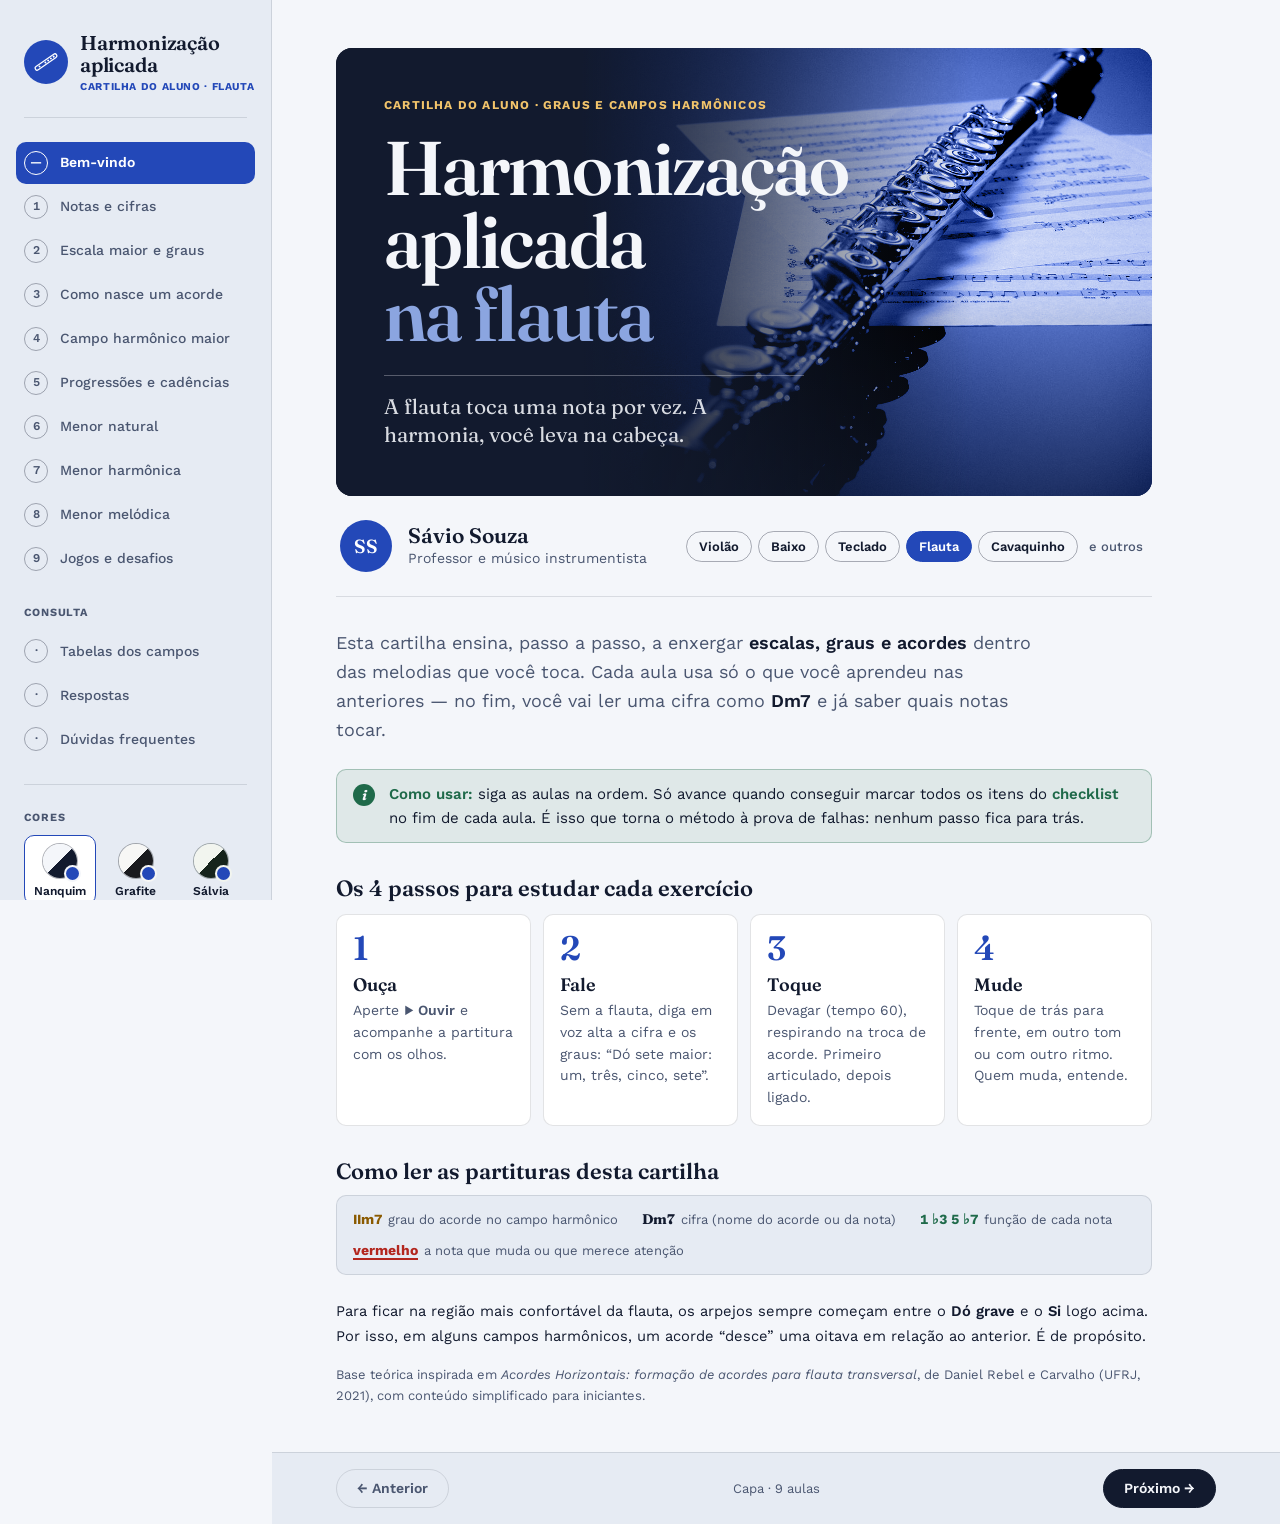
==== commit 34b5fd58: "Refatoração do método no geral com melhorias no estilo e novas implementações" ====
--- a/index.html
+++ b/index.html
@@ -1,380 +1,909 @@
 <!DOCTYPE html>
-<html lang="pt-BR">
+<html lang="pt-BR" data-instrumento="flauta">
 <head>
 <meta charset="UTF-8">
 <meta name="viewport" content="width=device-width, initial-scale=1.0">
-<title>Graus e Campos na Flauta — Cartilha do Aluno</title>
+<meta name="color-scheme" content="light dark">
+<title>Harmonização aplicada para Flauta — Cartilha do Aluno</title>
 <meta name="description" content="Cartilha do aluno de flauta transversal: nome das notas e cifras, escala maior e graus, formação de acordes, campo harmônico maior e campos menores (natural, harmônico e melódico), com exercícios em partitura, áudio e jogos.">
-<meta name="theme-color" content="#4A3220">
+<meta name="theme-color" content="#ECE3D2" media="(prefers-color-scheme: light)">
+<meta name="theme-color" content="#0F0C09" media="(prefers-color-scheme: dark)">
 <link rel="preconnect" href="https://fonts.googleapis.com">
 <link rel="preconnect" href="https://fonts.gstatic.com" crossorigin>
 <link href="https://fonts.googleapis.com/css2?family=Fraunces:opsz,wght@9..144,400;9..144,500;9..144,600;9..144,700&family=Work+Sans:wght@400;500;600;700&display=swap" rel="stylesheet">
+<!-- Desenho da pauta quando o aluno muda de tom (vendorizado: nada de CDN, funciona offline).
+     TRANSPOSE_DATA vem de partituras/transpose_data.js, gerado por ferramentas/montar.py
+     a partir da teoria em ferramentas/transpose.py — sem depender do LilyPond. -->
+<script src="vexflow.min.js"></script>
+<script src="partituras/transpose_data.js"></script>
 <style>
-  :root{
-    --paper:#F2E9D3;
-    --paper-deep:#E9DCBC;
-    --sheet:#FBF7EC;
-    --ink:#3B2A1B;
-    --ink-soft:#6B5340;
-    --wood:#8C5A2E;
-    --wood-deep:#4A3220;
-    --wood-light:#C99A5B;
-    --brass:#B8862E;
-    --brass-deep:#9A6A1C;
-    --string:#D8B24C;
-    --sage:#4B6B4F;
-    --sage-deep:#2F5A3A;
-    --rose:#8C3B2E;
-    --hi:#B0362A;
-    --line:rgba(59,42,27,0.18);
-    --shadow: 4px 4px 0 rgba(59,42,27,0.10);
-    --radius: 4px;
-    --font-display: 'Fraunces', Georgia, serif;
-    --font-body: 'Work Sans', -apple-system, sans-serif;
-  }
-
-  *{box-sizing:border-box;}
-  html,body{margin:0;padding:0;}
-  body{
-    background:var(--paper);
-    color:var(--ink);
-    font-family:var(--font-body);
-    line-height:1.55;
-    background-image:
-      radial-gradient(circle at 1px 1px, rgba(59,42,27,0.05) 1px, transparent 0);
-    background-size: 22px 22px;
-  }
-
-  h1,h2,h3,h4{font-family:var(--font-display); color:var(--wood-deep); margin:0 0 0.4em; font-weight:600;}
-  h3{ font-size:1.18rem; margin-top:1.6em; }
-  p{margin:0 0 1em;}
-  a{color:var(--wood-deep);}
-
-  /* ---------- Layout shell ---------- */
-  .shell{ display:grid; grid-template-columns: 250px 1fr; min-height:100vh; }
-  @media (max-width:860px){ .shell{ grid-template-columns: 1fr; } }
-
-  /* ---------- Sidebar ---------- */
-  .sidebar{
-    background:var(--wood-deep); color:var(--paper);
-    padding:28px 18px 18px;
-    position:sticky; top:0; height:100vh; overflow-y:auto;
-  }
-  @media (max-width:860px){ .sidebar{ position:static; height:auto; padding:16px; } }
-  .brand{
-    display:flex; align-items:center; gap:10px;
-    margin-bottom:22px; padding-bottom:16px;
-    border-bottom:1px solid rgba(242,233,211,0.18);
-  }
-  .brand svg{ width:34px; height:34px; flex-shrink:0; }
-  .brand .t{ font-family:var(--font-display); font-size:1.05rem; line-height:1.15; color:var(--paper);}
-  .brand .t small{ display:block; font-family:var(--font-body); font-size:0.7rem; color:var(--wood-light); font-weight:500; letter-spacing:0.02em; margin-top:2px;}
-
-  nav.chapters{ margin:0; padding:0; }
-  .chap-btn{
-    display:flex; align-items:center; gap:10px;
-    width:100%; text-align:left;
-    background:none; border:none; cursor:pointer;
-    color:var(--wood-light);
-    font-family:var(--font-body); font-size:0.88rem; font-weight:500;
-    padding:9px 10px; border-radius:3px; margin-bottom:2px;
-    transition: background 0.15s ease, color 0.15s ease;
-  }
-  .chap-btn .num{
-    display:inline-flex; align-items:center; justify-content:center;
-    width:20px; height:20px; border-radius:50%;
-    border:1px solid rgba(242,233,211,0.35);
-    font-size:0.7rem; flex-shrink:0;
-  }
-  .chap-btn:hover{ background:rgba(242,233,211,0.08); color:var(--paper); }
-  .chap-btn.active{ background:var(--brass); color:var(--wood-deep); font-weight:700;}
-  .chap-btn.active .num{ border-color:var(--wood-deep); }
-  .chap-btn.seen .num{ border-color:var(--brass); background:rgba(184,134,46,0.32); color:var(--paper); }
-  .chap-btn.active.seen .num{ background:rgba(74,50,32,0.20); color:var(--wood-deep); border-color:var(--wood-deep); }
-  .chap-group{
-    font-size:0.64rem; letter-spacing:0.08em; text-transform:uppercase;
-    color:rgba(242,233,211,0.45); margin:14px 10px 4px; font-weight:600;
-  }
-  @media (max-width:860px){
-    nav.chapters{ display:flex; overflow-x:auto; gap:6px; padding-bottom:6px; -webkit-overflow-scrolling:touch; }
-    .chap-btn{ white-space:nowrap; width:auto; }
-    .chap-group{ display:none; }
-  }
-
-  .side-actions{
-    margin-top:20px; padding-top:16px;
-    border-top:1px solid rgba(242,233,211,0.18);
-    display:flex; flex-direction:column; gap:10px;
-  }
-  .side-btn{
-    display:inline-flex; align-items:center; justify-content:center; gap:8px;
-    background:none; border:1px solid rgba(242,233,211,0.35);
-    color:var(--paper);
-    font-family:var(--font-body); font-size:0.82rem; font-weight:600;
-    padding:9px 12px; border-radius:20px; cursor:pointer;
-    transition:background .15s ease, color .15s ease, border-color .15s ease;
-  }
-  .side-btn:hover{ background:var(--brass); color:var(--wood-deep); border-color:var(--brass); }
-  .side-hint{ font-size:0.68rem; color:var(--wood-light); text-align:center; line-height:1.6; }
-  .side-hint kbd{
-    font-family:var(--font-body); font-size:0.7rem;
-    border:1px solid rgba(242,233,211,0.30); border-radius:3px; padding:0 4px; margin:0 1px;
-  }
-  @media (max-width:860px){
-    .side-actions{ flex-direction:row; align-items:center; justify-content:flex-start; margin-top:12px; padding-top:12px; }
-    .side-hint{ display:none; }
-  }
-
-  /* ---------- Main content ---------- */
-  main{ padding:0; display:flex; flex-direction:column; min-width:0; }
-  .content-scroll{ flex:1; padding:44px 56px 30px; max-width:960px; }
-  @media (max-width:860px){ .content-scroll{ padding:28px 16px 20px; } }
-
-  .eyebrow{ font-size:0.78rem; color:var(--rose); font-weight:600; margin-bottom:6px; }
-  .chapter{ display:none; animation: fade .3s ease; }
-  .chapter.active{ display:block; }
-  @keyframes fade{ from{opacity:0; transform:translateY(6px);} to{opacity:1; transform:translateY(0);} }
-
-  .lead{ font-size:1.08rem; color:var(--ink-soft); max-width:62ch; }
-  .divider{ height:1px; background:var(--line); margin:28px 0; border:none; }
-
-  .card{
-    background:var(--paper-deep); border:1px solid var(--line);
-    border-radius:var(--radius); padding:20px 22px; box-shadow:var(--shadow);
-  }
-  .card h4{ font-size:1rem; margin-bottom:6px; }
-  .card p:last-child{ margin-bottom:0; }
-  .grid-2{ display:grid; grid-template-columns:1fr 1fr; gap:20px; }
-  .grid-3{ display:grid; grid-template-columns:repeat(3,1fr); gap:18px; }
-  @media (max-width:760px){ .grid-2,.grid-3{ grid-template-columns:1fr; } }
-
-  .tip{
-    border-left:3px solid var(--sage); background:rgba(75,107,79,0.08);
-    padding:12px 16px; border-radius:0 4px 4px 0; font-size:0.94rem; margin:18px 0;
-  }
-  .tip b{ color:var(--sage-deep); }
-  .warn{
-    border-left:3px solid var(--rose); background:rgba(140,59,46,0.07);
-    padding:12px 16px; border-radius:0 4px 4px 0; font-size:0.94rem; margin:18px 0;
-  }
-  .warn b{ color:var(--rose); }
-
-  /* ideia-chave da aula */
-  .key-idea{
-    background:var(--wood-deep); color:var(--paper);
-    border-radius:var(--radius); padding:18px 22px; margin:22px 0;
-    box-shadow:var(--shadow);
-  }
-  .key-idea .lbl{ font-size:0.7rem; letter-spacing:0.08em; text-transform:uppercase; color:var(--string); font-weight:700; margin-bottom:4px; }
-  .key-idea p{ margin:0; font-family:var(--font-display); font-size:1.18rem; line-height:1.35; }
-  .key-idea b{ color:var(--string); font-weight:600; }
-
-  /* legenda da partitura */
-  .key-bar{
-    display:flex; flex-wrap:wrap; align-items:center; gap:8px 18px;
-    background:var(--paper-deep); border:1px solid var(--line);
-    border-radius:var(--radius); padding:10px 16px; margin:0 0 18px;
-    font-size:0.8rem; color:var(--ink-soft);
-  }
-  .key-bar b{ color:var(--wood-deep); }
-  .key-bar span{ display:inline-flex; align-items:center; gap:6px; }
-  .sw{ font-weight:700; font-size:0.86rem; }
-  .sw.roman{ color:var(--brass-deep); }
-  .sw.cifra{ color:var(--ink); }
-  .sw.grau{ color:var(--sage-deep); }
-  .sw.hi{ color:var(--hi); }
-
-  /* fórmulas em "fichas" */
-  .chips{ display:flex; flex-wrap:wrap; gap:6px; margin:10px 0 16px; }
-  .chip{
-    display:flex; flex-direction:column; align-items:center; justify-content:center;
-    min-width:64px; padding:8px 8px 6px;
-    background:var(--sheet); border:1px solid var(--line); border-radius:6px;
-    font-family:var(--font-body);
-  }
-  .chip .r{ font-size:0.72rem; font-weight:700; color:var(--brass-deep); }
-  .chip .c{ font-family:var(--font-display); font-weight:600; font-size:1.12rem; color:var(--wood-deep); line-height:1.2; }
-  .chip .g{ font-size:0.7rem; color:var(--sage-deep); font-weight:600; }
-  .chip.changed{ border-color:var(--hi); box-shadow:inset 0 -3px 0 var(--hi); }
-  @media (max-width:520px){ .chip{ min-width:calc(25% - 6px); } }
-
-  /* partituras */
-  figure.pauta{
-    margin:22px 0; padding:14px 16px 12px;
-    background:var(--sheet); border:1px solid var(--line); border-radius:var(--radius);
-    box-shadow:var(--shadow);
-  }
-  figure.pauta figcaption{ margin-bottom:8px; }
-  .ex-tag{
-    display:inline-block; font-size:0.7rem; font-weight:700; letter-spacing:0.04em;
-    color:var(--paper); background:var(--wood); border-radius:12px; padding:2px 9px; margin-right:6px;
-    vertical-align:2px;
-  }
-  .ex-title{ font-family:var(--font-display); font-weight:600; color:var(--wood-deep); font-size:1.04rem; }
-  .ex-how{ display:block; font-size:0.86rem; color:var(--ink-soft); margin-top:3px; }
-  figure.pauta picture, figure.pauta img{ display:block; max-width:100%; height:auto; }
-  figure.pauta img{ margin:4px 0 2px; }
-  .play-row{ display:flex; flex-wrap:wrap; align-items:center; gap:8px; margin-top:8px; }
-  .play-btn{
-    display:inline-flex; align-items:center; gap:6px;
-    background:var(--sage-deep); color:var(--paper); border:none;
-    padding:7px 14px; border-radius:18px; cursor:pointer;
-    font-family:var(--font-body); font-weight:600; font-size:0.8rem;
-  }
-  .play-btn:hover{ background:var(--sage); }
-  .play-btn.playing{ background:var(--rose); }
-  .play-btn.ghost{ background:none; color:var(--sage-deep); border:1px solid var(--sage); }
-  .tempo{ font-size:0.78rem; color:var(--ink-soft); display:inline-flex; align-items:center; gap:6px; }
-  .tempo select{ font-family:var(--font-body); font-size:0.8rem; background:var(--sheet); border:1px solid var(--line); border-radius:12px; padding:3px 8px; color:var(--ink); }
-
-  /* passos de estudo */
-  .steps{ list-style:none; margin:0; padding:0; display:grid; grid-template-columns:repeat(4,1fr); gap:12px; }
-  .steps li{ background:var(--paper-deep); border:1px solid var(--line); border-radius:6px; padding:14px 12px; }
-  .steps .n{ font-family:var(--font-display); font-weight:700; font-size:1.5rem; color:var(--brass); line-height:1; }
-  .steps h4{ margin:6px 0 4px; font-size:0.98rem; }
-  .steps p{ margin:0; font-size:0.84rem; color:var(--ink-soft); }
-  @media (max-width:760px){ .steps{ grid-template-columns:1fr 1fr; } }
-
-  /* listas de exercício em texto (igual às outras cartilhas) */
-  .ex-list{ list-style:none; margin:0; padding:0; }
-  .ex-list li{ display:flex; gap:14px; padding:14px 0; border-bottom:1px solid var(--line); }
-  .ex-list li:last-child{ border-bottom:none; }
-  .ex-list .n{
-    flex-shrink:0; width:30px; height:30px; border-radius:50%;
-    background:var(--wood-deep); color:var(--paper);
-    display:flex;align-items:center;justify-content:center;
-    font-family:var(--font-display); font-weight:600; font-size:0.95rem;
-  }
-  .ex-list h4{ margin:0 0 3px; font-size:1rem; }
-  .ex-list p{ margin:0; font-size:0.92rem; color:var(--ink-soft); }
-
-  /* tabelas */
-  .table-scroll{ overflow-x:auto; -webkit-overflow-scrolling:touch; margin:14px 0 22px; border:1px solid var(--line); border-radius:var(--radius); background:var(--sheet); }
-  table.campo{ border-collapse:collapse; width:100%; font-size:0.86rem; min-width:620px; }
-  table.campo th, table.campo td{ padding:7px 8px; border-bottom:1px solid var(--line); text-align:center; white-space:nowrap; }
-  table.campo thead th{ background:var(--paper-deep); color:var(--brass-deep); font-size:0.76rem; font-weight:700; }
-  table.campo tbody th{ text-align:left; font-family:var(--font-display); color:var(--wood-deep); font-weight:600; }
-  table.campo tbody tr:last-child td, table.campo tbody tr:last-child th{ border-bottom:none; }
-  table.campo tr.easy th::after{ content:"●"; color:var(--sage); font-size:0.6rem; margin-left:5px; vertical-align:2px; }
-  table.campo td.hl{ color:var(--hi); font-weight:600; }
-  table.simple{ border-collapse:collapse; width:100%; font-size:0.9rem; }
-  table.simple th, table.simple td{ padding:8px 10px; border-bottom:1px solid var(--line); text-align:left; vertical-align:top; }
-  table.simple thead th{ background:var(--paper-deep); color:var(--wood-deep); font-size:0.8rem; }
-
-  /* teste rápido */
-  .quiz{ list-style:none; margin:0; padding:0; counter-reset:q; }
-  .quiz li{ counter-increment:q; padding:10px 0; border-bottom:1px solid var(--line); font-size:0.94rem; }
-  .quiz li:last-child{ border-bottom:none; }
-  .quiz li::before{ content:counter(q) ". "; font-weight:700; color:var(--brass-deep); }
-  .quiz details{ display:inline; }
-  .quiz summary{
-    display:inline-block; cursor:pointer; list-style:none; margin-left:6px;
-    font-size:0.74rem; font-weight:600; color:var(--sage-deep);
-    border:1px solid var(--sage); border-radius:12px; padding:1px 9px;
-  }
-  .quiz summary::-webkit-details-marker{ display:none; }
-  .quiz details[open] summary{ background:var(--sage-deep); color:var(--paper); border-color:var(--sage-deep); }
-  .quiz .ans{ display:block; margin-top:6px; color:var(--sage-deep); font-weight:600; }
-
-  /* checklist da aula */
-  .checklist{ list-style:none; margin:0; padding:0; }
-  .checklist li{ padding:6px 0; }
-  .checklist label{ display:flex; gap:10px; align-items:flex-start; cursor:pointer; font-size:0.94rem; }
-  .checklist input{ width:18px; height:18px; margin-top:2px; accent-color:var(--sage-deep); flex-shrink:0; }
-  .check-progress{ font-size:0.78rem; color:var(--ink-soft); margin-top:8px; }
-
-  /* jogos */
-  .game{ background:var(--sheet); border:1px solid var(--line); border-radius:var(--radius); padding:18px 20px; margin:18px 0; box-shadow:var(--shadow); }
-  .game h4{ margin:0 0 4px; font-size:1.05rem; }
-  .game p.how{ font-size:0.9rem; color:var(--ink-soft); margin:0 0 12px; }
-  .game .controls{ display:flex; flex-wrap:wrap; gap:8px; align-items:center; }
-  .game select{ font-family:var(--font-body); font-size:0.85rem; background:#fff; border:1px solid var(--line); border-radius:14px; padding:5px 10px; color:var(--ink); }
-  .game .out{
-    margin-top:14px; min-height:64px; display:flex; flex-wrap:wrap; align-items:center; gap:10px;
-    font-family:var(--font-display); font-size:1.7rem; color:var(--wood-deep); font-weight:600;
-  }
-  .game .out .small{ font-family:var(--font-body); font-size:0.9rem; color:var(--ink-soft); font-weight:500; }
-  .game .reveal{ font-family:var(--font-body); font-size:1rem; color:var(--sage-deep); font-weight:600; }
-  .game .score-line{ font-size:0.8rem; color:var(--ink-soft); margin-top:6px; }
-  .answer-btns{ display:flex; flex-wrap:wrap; gap:6px; margin-top:10px; }
-  .answer-btns button{ font-family:var(--font-body); font-size:0.85rem; font-weight:600; background:#fff; border:1px solid var(--line); border-radius:16px; padding:6px 12px; cursor:pointer; color:var(--wood-deep); }
-  .answer-btns button.ok{ background:var(--sage-deep); color:#fff; border-color:var(--sage-deep); }
-  .answer-btns button.no{ background:var(--rose); color:#fff; border-color:var(--rose); }
-
-  /* FAQ */
-  details.faq{ border-bottom:1px solid var(--line); padding:14px 0; }
-  details.faq summary{
-    cursor:pointer; font-family:var(--font-display); font-weight:600;
-    font-size:1.02rem; color:var(--wood-deep); list-style:none;
-    display:flex; align-items:center; justify-content:space-between; gap:12px;
-  }
-  details.faq summary::-webkit-details-marker{ display:none; }
-  details.faq summary::after{ content:"+"; font-size:1.3rem; color:var(--brass); font-family:var(--font-body); font-weight:400; }
-  details.faq[open] summary::after{ content:"–"; }
-  details.faq p{ margin-top:10px; font-size:0.94rem; color:var(--ink-soft); max-width:65ch; }
-
-  /* footer nav */
-  .page-footer{
-    border-top:1px solid var(--line); padding:18px 56px;
-    display:flex; justify-content:space-between; align-items:center; gap:8px;
-    background:var(--paper-deep);
-  }
-  @media (max-width:860px){ .page-footer{ padding:14px 16px; } }
-  .page-footer .prog{ font-size:0.8rem; color:var(--ink-soft); font-family:var(--font-body); text-align:center; }
-  .nav-btn{
-    background:var(--wood-deep); color:var(--paper);
-    border:none; padding:10px 18px; border-radius:20px;
-    font-family:var(--font-body); font-weight:600; font-size:0.85rem;
-    cursor:pointer; display:inline-flex; align-items:center; gap:6px; white-space:nowrap;
-  }
-  .nav-btn:disabled{ opacity:0.35; cursor:default; }
-  .nav-btn:hover:not(:disabled){ background:var(--brass); color:var(--wood-deep); }
-
-  .cover{ display:flex; flex-direction:column; align-items:flex-start; justify-content:center; min-height:50vh; }
-  .cover .big{ font-size:clamp(2.1rem, 5vw, 3.2rem); line-height:1.05; max-width:14ch; }
-  .cover > svg{ margin:0 0 22px; max-width:100%; height:auto; }
-  .credit{ font-size:0.8rem; color:var(--ink-soft); margin-top:18px; }
-
-  .nowrap{ white-space:nowrap; }
-  .mono{ font-variant-numeric:tabular-nums; }
-
-  :focus-visible{ outline:2px solid var(--brass); outline-offset:2px; }
-
-  /* ---------- Impressao / PDF ---------- */
-  @media print{
-    @page{ margin:13mm 12mm; }
-    html,body{ background:#fff !important; background-image:none !important; color:#000; font-size:10.5pt; }
-    .shell{ display:block; min-height:0; }
-    .sidebar, .page-footer, .side-actions, .no-print, .play-row, .game .controls, .answer-btns{ display:none !important; }
-    main{ display:block; }
-    .content-scroll{ max-width:none; padding:0; }
-
-    /* a cartilha inteira sai numa tirada so, uma aula por pagina */
-    .chapter{ display:block !important; animation:none !important; }
-    .chapter + .chapter{ break-before:page; page-break-before:always; }
-    .cover{ min-height:0; }
-
-    figure.pauta, .card, .tip, .warn, .key-idea, .key-bar, .ex-list li, details.faq, .game, .quiz li, .steps li, .chips, .table-scroll{
-      break-inside:avoid; page-break-inside:avoid;
-    }
-    h1,h2,h3,h4{ break-after:avoid; page-break-after:avoid; }
-
-    /* economia de tinta: fundos chapados viram branco com borda */
-    .card, .key-bar, figure.pauta, .game, .steps li, .chip, .table-scroll{ background:#fff; box-shadow:none; border:1px solid #b9ab92; }
-    .key-idea{ background:#fff; color:#000; border:2px solid var(--wood-deep); box-shadow:none; }
-    .key-idea .lbl, .key-idea b{ color:var(--brass-deep); }
-    .tip, .warn{ background:#fff; }
-    figure.pauta{ padding:8px 10px; margin:12px 0; }
-    .table-scroll{ overflow:visible; }
-    table.campo{ min-width:0; font-size:8.5pt; }
-    table.campo th, table.campo td{ padding:4px 5px; }
-    .game .out{ display:none; }
-    .quiz summary{ display:none; }
-    details.faq summary::after{ content:"" !important; }
-    a{ color:#000; text-decoration:none; }
-    .checklist input{ appearance:none; -webkit-appearance:none; border:1.5px solid #555; border-radius:3px; }
-  }
+/* Graus e Campos — gerado de tokens.json (não edite à mão) */
+:root{
+  --space-1: 4px;
+  --space-2: 8px;
+  --space-3: 12px;
+  --space-4: 16px;
+  --space-5: 24px;
+  --space-6: 32px;
+  --space-7: 48px;
+  --space-8: 64px;
+  --radius-sm: 6px;
+  --radius-md: 10px;
+  --radius-lg: 16px;
+  --radius-pill: 999px;
+  --font-display: "Fraunces", Georgia, "Times New Roman", serif;
+  --font-texto: "Work Sans", -apple-system, "Segoe UI", sans-serif;
+  --acento: var(--inst-flauta);
+}
+:root, [data-paleta="nanquim"]{
+  --papel: #f4f6fa;
+  --papel-fundo: #e6ebf3;
+  --folha: #ffffff;
+  --tinta: #121a2e;
+  --tinta-suave: #4a5670;
+  --tinta-fraca: #626e86;
+  --linha: #121a2e1f;
+  --linha-forte: #121a2e57;
+  --bloco: #121a2e;
+  --bloco-tinta: #f4f6fa;
+  --bloco-realce: #f2c46b;
+  --musica-romano: #8a5a00;
+  --musica-cifra: var(--tinta);
+  --musica-grau: #1f6a4a;
+  --musica-destaque: #b3261e;
+  --pauta-papel: #ffffff;
+  --pauta-tinta: #161b26;
+  --pauta-tinta-suave: #4a5670;
+  --pauta-romano: #9a6a1c;
+  --pauta-cifra: #161b26;
+  --pauta-grau: #1f6a4a;
+  --pauta-destaque: #b3261e;
+  --inst-flauta: #2348b8;
+  --inst-violao: #8a3a22;
+  --inst-teclado: #7a2e64;
+  --inst-canto: #1d5f7a;
+  --inst-percussao: #3d3f44;
+  --sobre-acento: #ffffff;
+  --foco: #8a5a00;
+  --sombra-folha: 0 1px 0 rgba(20,24,36,0.05), 0 12px 28px -20px rgba(20,24,36,0.35);
+  --sombra-nenhuma: none;
+}
+[data-paleta="grafite"]{
+  --papel: #f7f7f5;
+  --papel-fundo: #ececea;
+  --folha: #ffffff;
+  --tinta: #1a1b1e;
+  --tinta-suave: #52545a;
+  --tinta-fraca: #6b6d73;
+  --linha: #1a1b1e1f;
+  --linha-forte: #1a1b1e57;
+  --bloco: #1a1b1e;
+  --bloco-tinta: #f7f7f5;
+  --bloco-realce: #7fd8c4;
+  --musica-romano: #8a5a00;
+  --musica-cifra: var(--tinta);
+  --musica-grau: #1f6a4a;
+  --musica-destaque: #b3261e;
+  --pauta-papel: #ffffff;
+  --pauta-tinta: #161b26;
+  --pauta-tinta-suave: #4a5670;
+  --pauta-romano: #9a6a1c;
+  --pauta-cifra: #161b26;
+  --pauta-grau: #1f6a4a;
+  --pauta-destaque: #b3261e;
+  --inst-flauta: #0f6b66;
+  --inst-violao: #8a3a22;
+  --inst-teclado: #7a2e64;
+  --inst-canto: #1d5f7a;
+  --inst-percussao: #3d3f44;
+  --sobre-acento: #ffffff;
+  --foco: #8a5a00;
+  --sombra-folha: 0 1px 0 rgba(20,24,36,0.05), 0 12px 28px -20px rgba(20,24,36,0.35);
+  --sombra-nenhuma: none;
+}
+[data-paleta="salvia"]{
+  --papel: #f2f5ef;
+  --papel-fundo: #e3eadd;
+  --folha: #fcfdfb;
+  --tinta: #16241c;
+  --tinta-suave: #4a5a50;
+  --tinta-fraca: #62716a;
+  --linha: #16241c1f;
+  --linha-forte: #16241c57;
+  --bloco: #1d3a2c;
+  --bloco-tinta: #f2f5ef;
+  --bloco-realce: #f0c66a;
+  --musica-romano: #8a5a00;
+  --musica-cifra: var(--tinta);
+  --musica-grau: #1f6a4a;
+  --musica-destaque: #b3261e;
+  --pauta-papel: #ffffff;
+  --pauta-tinta: #161b26;
+  --pauta-tinta-suave: #4a5670;
+  --pauta-romano: #9a6a1c;
+  --pauta-cifra: #161b26;
+  --pauta-grau: #1f6a4a;
+  --pauta-destaque: #b3261e;
+  --inst-flauta: #2d4e9a;
+  --inst-violao: #8a3a22;
+  --inst-teclado: #7a2e64;
+  --inst-canto: #1d5f7a;
+  --inst-percussao: #3d3f44;
+  --sobre-acento: #ffffff;
+  --foco: #8a5a00;
+  --sombra-folha: 0 1px 0 rgba(20,24,36,0.05), 0 12px 28px -20px rgba(20,24,36,0.35);
+  --sombra-nenhuma: none;
+}
+@media (prefers-color-scheme: dark){
+:root:not([data-tema="claro"]), [data-paleta="nanquim"]:not([data-tema="claro"]){
+  --papel: #0d1322;
+  --papel-fundo: #080c17;
+  --folha: #151d31;
+  --tinta: #edf1f8;
+  --tinta-suave: #b3bed3;
+  --tinta-fraca: #8c98ae;
+  --linha: #edf1f81f;
+  --linha-forte: #edf1f84d;
+  --bloco: #1e2840;
+  --bloco-tinta: #edf1f8;
+  --bloco-realce: #f2c46b;
+  --musica-romano: #f2c46b;
+  --musica-cifra: var(--tinta);
+  --musica-grau: #86cfa6;
+  --musica-destaque: #ff8a7a;
+  --pauta-papel: #ffffff;
+  --pauta-tinta: #161b26;
+  --pauta-tinta-suave: #4a5670;
+  --pauta-romano: #9a6a1c;
+  --pauta-cifra: #161b26;
+  --pauta-grau: #1f6a4a;
+  --pauta-destaque: #b3261e;
+  --inst-flauta: #9db4ff;
+  --inst-violao: #eaa58c;
+  --inst-teclado: #dca6cc;
+  --inst-canto: #8fcbe6;
+  --inst-percussao: #d2d3d6;
+  --sobre-acento: #0d1322;
+  --foco: #f2c46b;
+  --sombra-folha: 0 1px 0 rgba(0,0,0,0.35), 0 14px 30px -18px rgba(0,0,0,0.85);
+  --sombra-nenhuma: none;
+}
+[data-paleta="grafite"]:not([data-tema="claro"]){
+  --papel: #121314;
+  --papel-fundo: #0b0b0c;
+  --folha: #1c1d1f;
+  --tinta: #ededec;
+  --tinta-suave: #b4b5b8;
+  --tinta-fraca: #8e9095;
+  --linha: #ededec1f;
+  --linha-forte: #ededec4d;
+  --bloco: #26282b;
+  --bloco-tinta: #ededec;
+  --bloco-realce: #7fd8c4;
+  --musica-romano: #f2c46b;
+  --musica-cifra: var(--tinta);
+  --musica-grau: #86cfa6;
+  --musica-destaque: #ff8a7a;
+  --pauta-papel: #ffffff;
+  --pauta-tinta: #161b26;
+  --pauta-tinta-suave: #4a5670;
+  --pauta-romano: #9a6a1c;
+  --pauta-cifra: #161b26;
+  --pauta-grau: #1f6a4a;
+  --pauta-destaque: #b3261e;
+  --inst-flauta: #6fd3c8;
+  --inst-violao: #eaa58c;
+  --inst-teclado: #dca6cc;
+  --inst-canto: #8fcbe6;
+  --inst-percussao: #d2d3d6;
+  --sobre-acento: #121314;
+  --foco: #f2c46b;
+  --sombra-folha: 0 1px 0 rgba(0,0,0,0.35), 0 14px 30px -18px rgba(0,0,0,0.85);
+  --sombra-nenhuma: none;
+}
+[data-paleta="salvia"]:not([data-tema="claro"]){
+  --papel: #101612;
+  --papel-fundo: #0a0f0c;
+  --folha: #18211b;
+  --tinta: #e9efe9;
+  --tinta-suave: #adbcb1;
+  --tinta-fraca: #8b9a90;
+  --linha: #e9efe91f;
+  --linha-forte: #e9efe94d;
+  --bloco: #223328;
+  --bloco-tinta: #e9efe9;
+  --bloco-realce: #f0c66a;
+  --musica-romano: #f2c46b;
+  --musica-cifra: var(--tinta);
+  --musica-grau: #86cfa6;
+  --musica-destaque: #ff8a7a;
+  --pauta-papel: #ffffff;
+  --pauta-tinta: #161b26;
+  --pauta-tinta-suave: #4a5670;
+  --pauta-romano: #9a6a1c;
+  --pauta-cifra: #161b26;
+  --pauta-grau: #1f6a4a;
+  --pauta-destaque: #b3261e;
+  --inst-flauta: #a9bff0;
+  --inst-violao: #eaa58c;
+  --inst-teclado: #dca6cc;
+  --inst-canto: #8fcbe6;
+  --inst-percussao: #d2d3d6;
+  --sobre-acento: #101612;
+  --foco: #f2c46b;
+  --sombra-folha: 0 1px 0 rgba(0,0,0,0.35), 0 14px 30px -18px rgba(0,0,0,0.85);
+  --sombra-nenhuma: none;
+}
+}
+:root[data-tema="escuro"], [data-paleta="nanquim"][data-tema="escuro"]{
+  --papel: #0d1322;
+  --papel-fundo: #080c17;
+  --folha: #151d31;
+  --tinta: #edf1f8;
+  --tinta-suave: #b3bed3;
+  --tinta-fraca: #8c98ae;
+  --linha: #edf1f81f;
+  --linha-forte: #edf1f84d;
+  --bloco: #1e2840;
+  --bloco-tinta: #edf1f8;
+  --bloco-realce: #f2c46b;
+  --musica-romano: #f2c46b;
+  --musica-cifra: var(--tinta);
+  --musica-grau: #86cfa6;
+  --musica-destaque: #ff8a7a;
+  --pauta-papel: #ffffff;
+  --pauta-tinta: #161b26;
+  --pauta-tinta-suave: #4a5670;
+  --pauta-romano: #9a6a1c;
+  --pauta-cifra: #161b26;
+  --pauta-grau: #1f6a4a;
+  --pauta-destaque: #b3261e;
+  --inst-flauta: #9db4ff;
+  --inst-violao: #eaa58c;
+  --inst-teclado: #dca6cc;
+  --inst-canto: #8fcbe6;
+  --inst-percussao: #d2d3d6;
+  --sobre-acento: #0d1322;
+  --foco: #f2c46b;
+  --sombra-folha: 0 1px 0 rgba(0,0,0,0.35), 0 14px 30px -18px rgba(0,0,0,0.85);
+  --sombra-nenhuma: none;
+}
+[data-paleta="grafite"][data-tema="escuro"]{
+  --papel: #121314;
+  --papel-fundo: #0b0b0c;
+  --folha: #1c1d1f;
+  --tinta: #ededec;
+  --tinta-suave: #b4b5b8;
+  --tinta-fraca: #8e9095;
+  --linha: #ededec1f;
+  --linha-forte: #ededec4d;
+  --bloco: #26282b;
+  --bloco-tinta: #ededec;
+  --bloco-realce: #7fd8c4;
+  --musica-romano: #f2c46b;
+  --musica-cifra: var(--tinta);
+  --musica-grau: #86cfa6;
+  --musica-destaque: #ff8a7a;
+  --pauta-papel: #ffffff;
+  --pauta-tinta: #161b26;
+  --pauta-tinta-suave: #4a5670;
+  --pauta-romano: #9a6a1c;
+  --pauta-cifra: #161b26;
+  --pauta-grau: #1f6a4a;
+  --pauta-destaque: #b3261e;
+  --inst-flauta: #6fd3c8;
+  --inst-violao: #eaa58c;
+  --inst-teclado: #dca6cc;
+  --inst-canto: #8fcbe6;
+  --inst-percussao: #d2d3d6;
+  --sobre-acento: #121314;
+  --foco: #f2c46b;
+  --sombra-folha: 0 1px 0 rgba(0,0,0,0.35), 0 14px 30px -18px rgba(0,0,0,0.85);
+  --sombra-nenhuma: none;
+}
+[data-paleta="salvia"][data-tema="escuro"]{
+  --papel: #101612;
+  --papel-fundo: #0a0f0c;
+  --folha: #18211b;
+  --tinta: #e9efe9;
+  --tinta-suave: #adbcb1;
+  --tinta-fraca: #8b9a90;
+  --linha: #e9efe91f;
+  --linha-forte: #e9efe94d;
+  --bloco: #223328;
+  --bloco-tinta: #e9efe9;
+  --bloco-realce: #f0c66a;
+  --musica-romano: #f2c46b;
+  --musica-cifra: var(--tinta);
+  --musica-grau: #86cfa6;
+  --musica-destaque: #ff8a7a;
+  --pauta-papel: #ffffff;
+  --pauta-tinta: #161b26;
+  --pauta-tinta-suave: #4a5670;
+  --pauta-romano: #9a6a1c;
+  --pauta-cifra: #161b26;
+  --pauta-grau: #1f6a4a;
+  --pauta-destaque: #b3261e;
+  --inst-flauta: #a9bff0;
+  --inst-violao: #eaa58c;
+  --inst-teclado: #dca6cc;
+  --inst-canto: #8fcbe6;
+  --inst-percussao: #d2d3d6;
+  --sobre-acento: #101612;
+  --foco: #f2c46b;
+  --sombra-folha: 0 1px 0 rgba(0,0,0,0.35), 0 14px 30px -18px rgba(0,0,0,0.85);
+  --sombra-nenhuma: none;
+}
+
+/* =====================================================================
+   Graus e Campos — folha de estilo do método (todas as cartilhas)
+   Usa só as variáveis de tokens.css. Para trocar de instrumento basta
+   <html data-instrumento="violao"> (flauta | violao | teclado | canto | percussao).
+   Também funciona num trecho da página: <div data-instrumento="teclado">.
+   ===================================================================== */
+
+/* ---------- Instrumento: escolhe a cor de acento ---------- */
+[data-instrumento="flauta"]    { --acento: var(--inst-flauta); }
+[data-instrumento="violao"]    { --acento: var(--inst-violao); }
+[data-instrumento="teclado"]   { --acento: var(--inst-teclado); }
+[data-instrumento="canto"]     { --acento: var(--inst-canto); }
+[data-instrumento="percussao"] { --acento: var(--inst-percussao); }
+
+/* tons derivados do acento (calculados, não são tokens) — recalculados
+   em qualquer elemento com data-instrumento */
+:root, [data-instrumento]{
+  --acento-suave: color-mix(in srgb, var(--acento) 12%, var(--papel));
+  --acento-leve:  color-mix(in srgb, var(--acento) 7%, transparent);
+  --grau-suave:   color-mix(in srgb, var(--musica-grau) 10%, var(--papel));
+  --grau-borda:   color-mix(in srgb, var(--musica-grau) 32%, transparent);
+  --destaque-suave: color-mix(in srgb, var(--musica-destaque) 9%, var(--papel));
+  --destaque-borda: color-mix(in srgb, var(--musica-destaque) 32%, transparent);
+  --largura-texto: 64ch;
+}
+
+/* ---------- Base ---------- */
+*{ box-sizing:border-box; }
+html,body{ margin:0; padding:0; }
+body{
+  background:var(--papel);
+  color:var(--tinta);
+  font-family:var(--font-texto);
+  font-size:16px;
+  line-height:1.65;
+  -webkit-font-smoothing:antialiased;
+  text-rendering:optimizeLegibility;
+}
+h1,h2,h3,h4{
+  font-family:var(--font-display); font-optical-sizing:auto;
+  color:var(--tinta); font-weight:600; margin:0 0 .45em; text-wrap:balance;
+}
+h2{ font-size:clamp(28px, 4.2vw, 36px); line-height:1.1; letter-spacing:-0.015em; }
+h3{ font-size:22px; line-height:1.25; margin-top:var(--space-6); }
+h4{ font-size:18px; line-height:1.3; }
+p{ margin:0 0 1em; }
+b,strong{ font-weight:600; }
+a{ color:var(--acento); text-underline-offset:3px; text-decoration-thickness:1px; }
+a:hover{ text-decoration-thickness:2px; }
+:focus-visible{ outline:2px solid var(--foco); outline-offset:2px; border-radius:4px; }
+::selection{ background:var(--acento-suave); color:var(--tinta); }
+
+/* ---------- Estrutura ---------- */
+.shell{ display:grid; grid-template-columns:272px minmax(0,1fr); min-height:100vh; }
+@media (max-width:860px){ .shell{ grid-template-columns:1fr; } }
+
+/* ---------- Barra lateral ---------- */
+.sidebar{
+  background:var(--papel-fundo); color:var(--tinta);
+  padding:var(--space-6) var(--space-4) var(--space-4);
+  position:sticky; top:0; height:100vh; overflow-y:auto;
+  border-right:1px solid var(--linha);
+}
+@media (max-width:860px){
+  .sidebar{ position:static; height:auto; padding:var(--space-4); border-right:none; border-bottom:1px solid var(--linha); }
+}
+.brand{
+  display:flex; align-items:center; gap:var(--space-3);
+  margin:0 var(--space-2) var(--space-5); padding-bottom:var(--space-5);
+  border-bottom:1px solid var(--linha);
+}
+@media (max-width:860px){ .brand{ margin-bottom:var(--space-3); padding-bottom:var(--space-3); } }
+.brand .marca{
+  width:44px; height:44px; flex-shrink:0; border-radius:var(--radius-pill);
+  background:var(--acento); color:var(--sobre-acento);
+  display:grid; place-items:center;
+}
+.brand .marca svg{ width:30px; height:30px; display:block; }
+.brand > svg{ width:40px; height:40px; flex-shrink:0; color:var(--acento); }
+.brand .t{ font-family:var(--font-display); font-size:20px; font-weight:600; line-height:1.1; color:var(--tinta); letter-spacing:-0.01em; }
+.brand .t small{
+  display:block; margin-top:5px;
+  font-family:var(--font-texto); font-size:10.5px; font-weight:700; letter-spacing:.06em; text-transform:uppercase;
+  color:var(--acento); white-space:nowrap;
+}
+
+nav.chapters{ margin:0; padding:0; }
+.chap-btn{
+  display:flex; align-items:center; gap:var(--space-3);
+  width:100%; text-align:left; margin-bottom:2px;
+  background:none; border:none; cursor:pointer;
+  color:var(--tinta-suave);
+  font-family:var(--font-texto); font-size:14px; font-weight:500; line-height:1.3;
+  padding:9px var(--space-2); border-radius:var(--radius-md);
+  transition:background .15s ease, color .15s ease;
+}
+.chap-btn .num{
+  display:inline-flex; align-items:center; justify-content:center; flex-shrink:0;
+  width:24px; height:24px; border-radius:var(--radius-pill);
+  border:1px solid var(--linha-forte);
+  font-size:12px; font-weight:600; font-variant-numeric:tabular-nums;
+  transition:inherit;
+}
+.chap-btn:hover{ background:var(--acento-leve); color:var(--tinta); }
+.chap-btn.seen .num{ background:var(--acento-suave); border-color:var(--acento); color:var(--acento); }
+.chap-btn.active{ background:var(--acento); color:var(--sobre-acento); font-weight:600; }
+.chap-btn.active .num{ background:transparent; border-color:var(--sobre-acento); color:var(--sobre-acento); }
+.chap-group{
+  font-size:11px; font-weight:700; letter-spacing:.08em; text-transform:uppercase;
+  color:var(--tinta-suave); margin:var(--space-5) var(--space-2) var(--space-2);
+}
+@media (max-width:860px){
+  nav.chapters{ display:flex; overflow-x:auto; gap:var(--space-1); padding-bottom:var(--space-1); -webkit-overflow-scrolling:touch; scrollbar-width:thin; }
+  .chap-btn{ white-space:nowrap; width:auto; margin:0; }
+  .chap-group{ display:none; }
+}
+
+.side-actions{
+  margin:var(--space-5) var(--space-2) 0; padding-top:var(--space-5);
+  border-top:1px solid var(--linha);
+  display:flex; flex-direction:column; gap:var(--space-3);
+}
+.side-btn{
+  display:inline-flex; align-items:center; justify-content:center; gap:var(--space-2);
+  background:transparent; border:1px solid var(--linha-forte); color:var(--tinta);
+  font-family:var(--font-texto); font-size:13px; font-weight:600; white-space:nowrap;
+  padding:9px var(--space-4); border-radius:var(--radius-pill); cursor:pointer;
+  text-decoration:none;
+  transition:background .15s ease, color .15s ease, border-color .15s ease;
+}
+.side-btn:hover{ background:var(--tinta); color:var(--papel); border-color:var(--tinta); }
+.side-hint{ font-size:12px; color:var(--tinta-suave); text-align:center; line-height:1.6; margin:0; }
+.side-hint kbd{
+  font-family:var(--font-texto); font-size:11px; font-weight:600;
+  border:1px solid var(--linha-forte); border-bottom-width:2px; border-radius:4px; padding:0 5px; margin:0 1px;
+  background:var(--folha);
+}
+@media (max-width:860px){
+  .side-actions{ flex-direction:row; align-items:center; margin:var(--space-3) 0 0; padding-top:var(--space-3); }
+  .side-hint{ display:none; }
+}
+
+/* ---------- Conteúdo ---------- */
+main{ padding:0; display:flex; flex-direction:column; min-width:0; background:var(--papel); color:var(--tinta); }
+.content-scroll{ flex:1; width:100%; max-width:944px; padding:var(--space-7) 64px var(--space-6); }
+@media (max-width:860px){ .content-scroll{ padding:var(--space-5) var(--space-4) var(--space-5); } }
+
+.eyebrow{
+  display:inline-flex; align-items:center; gap:var(--space-2);
+  font-size:12px; font-weight:700; letter-spacing:.08em; text-transform:uppercase;
+  color:var(--acento); margin-bottom:var(--space-3);
+}
+.eyebrow::before{
+  content:""; width:22px; height:9px; flex-shrink:0;
+  background:repeating-linear-gradient(to bottom, currentColor 0 1px, transparent 1px 4px);
+  opacity:.7;
+}
+.chapter{ display:none; animation:entra .35s ease; }
+.chapter.active{ display:block; }
+@keyframes entra{ from{ opacity:0; transform:translateY(6px); } to{ opacity:1; transform:none; } }
+@media (prefers-reduced-motion:reduce){ .chapter{ animation:none; } }
+
+.lead{ font-size:18px; line-height:1.6; color:var(--tinta-suave); max-width:var(--largura-texto); }
+.lead b{ color:var(--tinta); }
+.divider{ height:1px; background:var(--linha); margin:var(--space-6) 0; border:none; }
+
+/* cartões */
+.card{
+  background:var(--folha); border:1px solid var(--linha);
+  border-radius:var(--radius-md); padding:var(--space-5); box-shadow:var(--sombra-folha);
+}
+.card h4{ margin-bottom:var(--space-1); }
+.card p{ font-size:15px; color:var(--tinta-suave); }
+.card p:last-child{ margin-bottom:0; }
+.grid-2{ display:grid; grid-template-columns:1fr 1fr; gap:var(--space-4); margin:var(--space-4) 0; }
+.grid-3{ display:grid; grid-template-columns:repeat(3,1fr); gap:var(--space-4); margin:var(--space-4) 0; }
+@media (max-width:760px){ .grid-2,.grid-3{ grid-template-columns:1fr; } }
+
+/* avisos: dica (sálvia) e atenção (vermelhão) — o ícone e a palavra
+   em negrito carregam o sentido, não só a cor */
+.tip,.warn{
+  position:relative; margin:var(--space-5) 0;
+  padding:var(--space-3) var(--space-4) var(--space-3) 52px;
+  border-radius:var(--radius-md); font-size:15px; line-height:1.6;
+}
+.tip::before,.warn::before{
+  position:absolute; left:var(--space-4); top:14px;
+  width:22px; height:22px; border-radius:var(--radius-pill);
+  display:grid; place-items:center;
+  font-family:var(--font-display); font-size:14px; font-weight:700; line-height:1;
+  color:var(--papel);
+}
+.tip{ background:var(--grau-suave); border:1px solid var(--grau-borda); }
+.tip::before{ content:"i"; background:var(--musica-grau); font-style:italic; }
+.tip b{ color:var(--musica-grau); }
+.warn{ background:var(--destaque-suave); border:1px solid var(--destaque-borda); }
+.warn::before{ content:"!"; background:var(--musica-destaque); }
+.warn b{ color:var(--musica-destaque); }
+
+/* ideia-chave da aula — o único bloco invertido */
+.key-idea{
+  position:relative; overflow:hidden;
+  background:var(--bloco); color:var(--bloco-tinta);
+  border-radius:var(--radius-lg); padding:var(--space-5) var(--space-5) var(--space-5);
+  margin:var(--space-5) 0;
+}
+.key-idea::after{ /* cinco linhas da pauta, discretas, no canto */
+  content:""; position:absolute; right:-10px; top:18px; width:38%; height:33px;
+  background:repeating-linear-gradient(to bottom, var(--bloco-realce) 0 1px, transparent 1px 8px);
+  opacity:.16; pointer-events:none;
+}
+.key-idea .lbl{ font-size:11px; font-weight:700; letter-spacing:.1em; text-transform:uppercase; color:var(--bloco-realce); margin-bottom:var(--space-2); position:relative; }
+.key-idea p{ margin:0; font-family:var(--font-display); font-optical-sizing:auto; font-size:21px; font-weight:400; line-height:1.38; max-width:56ch; position:relative; }
+.key-idea b{ color:var(--bloco-realce); font-weight:600; }
+
+/* legenda das cores da partitura */
+.key-bar{
+  display:flex; flex-wrap:wrap; align-items:center; gap:var(--space-2) var(--space-5);
+  background:var(--papel-fundo); border:1px solid var(--linha);
+  border-radius:var(--radius-md); padding:var(--space-3) var(--space-4); margin:0 0 var(--space-5);
+  font-size:13px; color:var(--tinta-suave);
+}
+.key-bar b{ color:var(--tinta); }
+.key-bar span{ display:inline-flex; align-items:center; gap:6px; }
+.sw{ font-weight:700; font-size:14px; font-variant-numeric:tabular-nums; }
+.sw.roman{ color:var(--musica-romano); }
+.sw.cifra{ color:var(--musica-cifra); font-family:var(--font-display); }
+.sw.grau{ color:var(--musica-grau); }
+.sw.hi{ color:var(--musica-destaque); text-decoration:underline 2px; text-underline-offset:3px; }
+
+/* fichas do campo harmônico */
+.chips{ display:flex; flex-wrap:wrap; gap:var(--space-2); margin:var(--space-3) 0 var(--space-4); }
+.chip{
+  display:flex; flex-direction:column; align-items:center; justify-content:center; gap:2px;
+  min-width:72px; padding:var(--space-2) var(--space-3) 7px;
+  background:var(--folha); border:1px solid var(--linha); border-radius:var(--radius-sm);
+  box-shadow:0 1px 0 var(--linha);
+}
+.chip .r{ font-size:12px; font-weight:700; color:var(--musica-romano); font-variant-numeric:tabular-nums; }
+.chip .c{ font-family:var(--font-display); font-optical-sizing:auto; font-weight:600; font-size:19px; color:var(--musica-cifra); line-height:1.15; white-space:nowrap; }
+.chip .g{ font-size:11px; font-weight:600; letter-spacing:.06em; color:var(--musica-grau); }
+.chip.changed{ border-color:var(--musica-destaque); box-shadow:inset 0 -3px 0 var(--musica-destaque); }
+.chip.changed .c{ color:var(--musica-destaque); }
+@media (max-width:520px){ .chip{ min-width:calc(25% - 6px); padding-inline:var(--space-1); } .chip .c{ font-size:17px; } }
+
+/* partituras: o cartão segue o tema; a folha da partitura é sempre clara
+   (o SVG do LilyPond e o desenho do VexFlow têm tinta fixa) */
+figure.pauta{
+  margin:var(--space-5) 0; padding:var(--space-4) var(--space-5) var(--space-4);
+  background:var(--folha); border:1px solid var(--linha); border-radius:var(--radius-md);
+  box-shadow:var(--sombra-folha);
+}
+figure.pauta figcaption{ margin-bottom:var(--space-3); }
+.ex-tag{
+  display:inline-block; vertical-align:2px; margin-right:var(--space-2);
+  font-size:11px; font-weight:700; letter-spacing:.04em; font-variant-numeric:tabular-nums;
+  color:var(--sobre-acento); background:var(--acento);
+  border-radius:var(--radius-pill); padding:3px 10px;
+}
+.ex-title{ font-family:var(--font-display); font-optical-sizing:auto; font-weight:600; color:var(--tinta); font-size:18px; }
+.ex-how{ display:block; font-size:14px; color:var(--tinta-suave); margin-top:var(--space-1); max-width:var(--largura-texto); }
+figure.pauta picture{ display:block; background:var(--pauta-papel); border-radius:var(--radius-sm); padding:var(--space-2) var(--space-2) var(--space-1); }
+figure.pauta img{ display:block; max-width:100%; height:auto; margin:0; }
+.vf-wrap{ display:block; background:var(--pauta-papel); border-radius:var(--radius-sm); padding:var(--space-2) var(--space-2) var(--space-1); }
+/* !important: o VexFlow põe style="width:…" inline no <svg> ao redimensionar */
+.vf-wrap svg{ display:block; width:100% !important; height:auto !important; }
+.play-row{ display:flex; flex-wrap:wrap; align-items:center; gap:var(--space-2) var(--space-3); margin-top:var(--space-3); }
+.play-btn{
+  display:inline-flex; align-items:center; gap:6px;
+  background:var(--acento); color:var(--sobre-acento); border:1px solid var(--acento);
+  padding:8px 18px; border-radius:var(--radius-pill); cursor:pointer;
+  font-family:var(--font-texto); font-weight:600; font-size:14px; line-height:1.2;
+  transition:filter .15s ease, background .15s ease;
+}
+.play-btn:hover{ filter:brightness(1.12); }
+.play-btn.playing{ background:var(--musica-destaque); border-color:var(--musica-destaque); color:var(--papel); }
+.play-btn.ghost{ background:transparent; color:var(--tinta); border-color:var(--linha-forte); }
+.play-btn.ghost:hover{ background:var(--acento-leve); filter:none; }
+.tempo{ font-size:13px; color:var(--tinta-suave); display:inline-flex; align-items:center; gap:6px; }
+.tempo input[type=checkbox]{ accent-color:var(--acento); width:16px; height:16px; margin:0; }
+.tempo select, .game select{
+  font-family:var(--font-texto); font-size:13px; color:var(--tinta);
+  background:var(--folha); border:1px solid var(--linha-forte); border-radius:var(--radius-pill);
+  padding:5px 12px; cursor:pointer;
+}
+
+/* os 4 passos de estudo */
+.steps{ list-style:none; margin:var(--space-3) 0 0; padding:0; display:grid; grid-template-columns:repeat(4,1fr); gap:var(--space-3); counter-reset:none; }
+.steps li{ background:var(--folha); border:1px solid var(--linha); border-radius:var(--radius-md); padding:var(--space-4) var(--space-4) var(--space-4); }
+.steps .n{ font-family:var(--font-display); font-optical-sizing:auto; font-weight:600; font-size:34px; color:var(--acento); line-height:1; font-variant-numeric:lining-nums; }
+.steps h4{ margin:var(--space-2) 0 var(--space-1); font-size:18px; }
+.steps p{ margin:0; font-size:14px; line-height:1.55; color:var(--tinta-suave); }
+@media (max-width:760px){ .steps{ grid-template-columns:1fr 1fr; } }
+
+/* lista de exercícios em texto */
+.ex-list{ list-style:none; margin:0; padding:0; }
+.ex-list li{ display:flex; gap:var(--space-4); padding:var(--space-4) 0; border-bottom:1px solid var(--linha); }
+.ex-list li:last-child{ border-bottom:none; }
+.ex-list .n{
+  flex-shrink:0; width:32px; height:32px; border-radius:var(--radius-pill);
+  background:var(--bloco); color:var(--bloco-tinta);
+  display:flex; align-items:center; justify-content:center;
+  font-family:var(--font-display); font-weight:600; font-size:15px;
+}
+.ex-list h4{ margin:2px 0 var(--space-1); font-size:17px; }
+.ex-list p{ margin:0; font-size:15px; color:var(--tinta-suave); }
+
+/* tabelas */
+.table-scroll{ overflow-x:auto; -webkit-overflow-scrolling:touch; margin:var(--space-3) 0 var(--space-5); border:1px solid var(--linha); border-radius:var(--radius-md); background:var(--folha); }
+table.campo{ border-collapse:collapse; width:100%; font-size:14px; min-width:620px; font-variant-numeric:tabular-nums; }
+table.campo th, table.campo td{ padding:9px 10px; border-bottom:1px solid var(--linha); text-align:center; white-space:nowrap; }
+table.campo thead th{ background:var(--papel-fundo); color:var(--musica-romano); font-size:12px; font-weight:700; letter-spacing:.02em; }
+table.campo tbody th{ text-align:left; font-family:var(--font-display); color:var(--tinta); font-weight:600; font-size:15px; padding-left:var(--space-4); }
+table.campo tbody td{ color:var(--musica-cifra); }
+table.campo tbody tr:hover td, table.campo tbody tr:hover th{ background:var(--acento-leve); }
+table.campo tbody tr:last-child td, table.campo tbody tr:last-child th{ border-bottom:none; }
+table.campo tr.easy th::after{ content:"●"; color:var(--musica-grau); font-size:9px; margin-left:6px; vertical-align:2px; }
+table.campo td.hl{ color:var(--musica-destaque); font-weight:700; text-decoration:underline 2px; text-underline-offset:3px; }
+table.simple{ border-collapse:collapse; width:100%; font-size:15px; }
+table.simple th, table.simple td{ padding:10px 12px; border-bottom:1px solid var(--linha); text-align:left; vertical-align:top; }
+table.simple thead th{ background:var(--papel-fundo); color:var(--tinta); font-size:12px; font-weight:700; letter-spacing:.06em; text-transform:uppercase; }
+table.simple tbody tr:last-child td{ border-bottom:none; }
+
+/* teste rápido */
+.quiz{ list-style:none; margin:0; padding:0; counter-reset:q; }
+.quiz li{ counter-increment:q; padding:var(--space-3) 0; border-bottom:1px solid var(--linha); font-size:15px; }
+.quiz li:last-child{ border-bottom:none; }
+.quiz li::before{ content:counter(q) "."; display:inline-block; min-width:1.6em; font-family:var(--font-display); font-weight:600; color:var(--acento); }
+.quiz details{ display:inline; }
+.quiz summary{
+  display:inline-block; cursor:pointer; list-style:none; margin-left:var(--space-2);
+  font-size:12px; font-weight:600; color:var(--musica-grau);
+  border:1px solid var(--grau-borda); border-radius:var(--radius-pill); padding:2px 10px;
+  transition:background .15s ease;
+}
+.quiz summary:hover{ background:var(--grau-suave); }
+.quiz summary::-webkit-details-marker{ display:none; }
+.quiz details[open] summary{ background:var(--musica-grau); color:var(--papel); border-color:var(--musica-grau); }
+.quiz .ans{ display:block; margin:var(--space-2) 0 0 1.6em; color:var(--musica-grau); font-weight:600; }
+
+/* checklist da aula */
+.checklist{ list-style:none; margin:0; padding:0; }
+.checklist li{ padding:5px 0; }
+.checklist label{ display:flex; gap:var(--space-3); align-items:flex-start; cursor:pointer; font-size:15px; }
+.checklist input{ width:20px; height:20px; margin:1px 0 0; accent-color:var(--acento); flex-shrink:0; cursor:pointer; }
+.checklist input:checked + *, .checklist label:has(input:checked){ color:var(--tinta-suave); }
+.check-progress{ font-size:13px; color:var(--tinta-suave); margin-top:var(--space-2); font-variant-numeric:tabular-nums; }
+
+/* jogos */
+.game{
+  background:var(--folha); border:1px solid var(--linha); border-radius:var(--radius-lg);
+  padding:var(--space-5); margin:var(--space-5) 0; box-shadow:var(--sombra-folha);
+}
+.game h4{ margin:0 0 var(--space-1); font-size:19px; }
+.game p.how{ font-size:15px; color:var(--tinta-suave); margin:0 0 var(--space-3); max-width:var(--largura-texto); }
+.game .controls{ display:flex; flex-wrap:wrap; gap:var(--space-2); align-items:center; }
+.game .out{
+  margin-top:var(--space-4); min-height:72px; display:flex; flex-wrap:wrap; align-items:center; gap:var(--space-3);
+  padding:var(--space-3) var(--space-4); border-radius:var(--radius-md); background:var(--papel);
+  font-family:var(--font-display); font-optical-sizing:auto; font-size:30px; color:var(--tinta); font-weight:600;
+}
+.game .out:empty{ display:none; }
+.game .out .small{ font-family:var(--font-texto); font-size:15px; color:var(--tinta-suave); font-weight:500; }
+.game .reveal{ font-family:var(--font-texto); font-size:16px; color:var(--musica-grau); font-weight:600; }
+.game .score-line{ font-size:13px; color:var(--tinta-suave); margin-top:var(--space-2); font-variant-numeric:tabular-nums; }
+.answer-btns{ display:flex; flex-wrap:wrap; gap:var(--space-2); margin-top:var(--space-3); }
+.answer-btns button{
+  font-family:var(--font-texto); font-size:14px; font-weight:600; color:var(--tinta);
+  background:var(--folha); border:1px solid var(--linha-forte); border-radius:var(--radius-pill);
+  padding:7px 14px; cursor:pointer; transition:background .15s ease;
+}
+.answer-btns button:hover{ background:var(--acento-leve); }
+.answer-btns button.ok{ background:var(--musica-grau); color:var(--papel); border-color:var(--musica-grau); }
+.answer-btns button.no{ background:var(--musica-destaque); color:var(--papel); border-color:var(--musica-destaque); text-decoration:line-through; }
+
+/* dúvidas frequentes */
+details.faq{ border-bottom:1px solid var(--linha); padding:var(--space-4) 0; }
+details.faq summary{
+  cursor:pointer; list-style:none;
+  font-family:var(--font-display); font-optical-sizing:auto; font-weight:600; font-size:18px; color:var(--tinta);
+  display:flex; align-items:center; justify-content:space-between; gap:var(--space-3);
+}
+details.faq summary::-webkit-details-marker{ display:none; }
+details.faq summary::after{
+  content:"+"; flex-shrink:0; width:28px; height:28px; border-radius:var(--radius-pill);
+  display:grid; place-items:center; border:1px solid var(--linha-forte);
+  font-family:var(--font-texto); font-size:18px; font-weight:400; color:var(--acento);
+}
+details.faq[open] summary::after{ content:"–"; background:var(--acento); color:var(--sobre-acento); border-color:var(--acento); }
+details.faq p{ margin:var(--space-3) 0 0; font-size:15px; color:var(--tinta-suave); max-width:var(--largura-texto); }
+
+/* rodapé de navegação */
+.page-footer{
+  border-top:1px solid var(--linha); padding:var(--space-4) 64px;
+  display:flex; justify-content:space-between; align-items:center; gap:var(--space-2);
+  background:var(--papel-fundo);
+}
+@media (max-width:860px){ .page-footer{ padding:var(--space-3) var(--space-4); position:sticky; bottom:0; } }
+.page-footer .prog{ font-size:13px; color:var(--tinta-suave); text-align:center; font-variant-numeric:tabular-nums; }
+.nav-btn{
+  background:var(--tinta); color:var(--papel); border:1px solid var(--tinta);
+  padding:10px 20px; border-radius:var(--radius-pill);
+  font-family:var(--font-texto); font-weight:600; font-size:14px; line-height:1.2;
+  cursor:pointer; display:inline-flex; align-items:center; gap:6px; white-space:nowrap;
+  transition:background .15s ease, color .15s ease, border-color .15s ease;
+}
+.nav-btn:hover:not(:disabled){ background:var(--acento); border-color:var(--acento); color:var(--sobre-acento); }
+.nav-btn:disabled{ background:transparent; color:var(--tinta-suave); border-color:var(--linha); cursor:default; }
+
+/* capa */
+.cover{ display:flex; flex-direction:column; align-items:flex-start; justify-content:center; min-height:46vh; padding-top:var(--space-3); }
+.cover .big{ font-size:clamp(34px, 6vw, 52px); line-height:1.02; letter-spacing:-0.02em; max-width:15ch; margin-bottom:var(--space-4); }
+.cover > svg{ margin:0 0 var(--space-5); max-width:100%; height:auto; }
+.cover .lead{ max-width:58ch; }
+.credit{ font-size:13px; color:var(--tinta-suave); margin-top:var(--space-4); }
+
+.nowrap{ white-space:nowrap; }
+.mono{ font-variant-numeric:tabular-nums; }
+
+/* ---------- Impressão / PDF ---------- */
+@media print{
+  @page{ margin:13mm 12mm; }
+  :root{ color-scheme:light; }
+  html,body{ background:#fff !important; color:#000; font-size:10.5pt; }
+  .shell{ display:block; min-height:0; }
+  .sidebar, .page-footer, .side-actions, .no-print, .play-row, .game .controls, .answer-btns{ display:none !important; }
+  main{ display:block; background:#fff; }
+  .content-scroll{ max-width:none; padding:0; }
+  .chapter{ display:block !important; animation:none !important; }
+  .chapter + .chapter{ break-before:page; page-break-before:always; }
+  .cover{ min-height:0; }
+  figure.pauta, .card, .tip, .warn, .key-idea, .key-bar, .ex-list li, details.faq, .game, .quiz li, .steps li, .chips, .table-scroll, .checklist{ break-inside:avoid; page-break-inside:avoid; }
+  h1,h2,h3,h4{ break-after:avoid; page-break-after:avoid; }
+  .card, .key-bar, figure.pauta, .game, .steps li, .chip, .table-scroll, .tip, .warn{ background:#fff; box-shadow:none; border:1px solid #c9bba4; }
+  figure.pauta picture, .vf-wrap{ background:#fff; padding:0; }
+  .key-idea{ background:#fff; color:#000; border:2px solid #2a1e14; }
+  .key-idea::after{ display:none; }
+  .key-idea .lbl, .key-idea b{ color:#8a5a12; }
+  figure.pauta{ padding:8px 10px; margin:12px 0; }
+  .table-scroll{ overflow:visible; }
+  table.campo{ min-width:0; font-size:8.5pt; }
+  table.campo th, table.campo td{ padding:4px 5px; }
+  .game .out{ display:none; }
+  .quiz summary{ display:none; }
+  details.faq summary::after{ display:none; }
+  a{ color:#000; text-decoration:none; }
+  .checklist input{ appearance:none; -webkit-appearance:none; border:1.5px solid #555; border-radius:3px; }
+}
+
+/* ---------- Seletor de paleta (Nanquim · Grafite · Sálvia) ----------
+   Cada botão tem o próprio data-paleta, então a amostra pinta a si mesma
+   com as cores da paleta que representa. */
+.paletas{ display:flex; flex-direction:column; gap:var(--space-2); }
+.paletas-lbl{ font-size:11px; font-weight:700; letter-spacing:.08em; text-transform:uppercase; color:var(--tinta-suave); }
+.paletas-opcoes{ display:flex; gap:var(--space-1); }
+.paleta{
+  flex:1; display:flex; flex-direction:column; align-items:center; gap:6px;
+  background:transparent; border:1px solid transparent; border-radius:var(--radius-md);
+  padding:var(--space-2) var(--space-1) 6px; cursor:pointer;
+  font-family:var(--font-texto); font-size:12px; font-weight:600; color:inherit;
+  transition:border-color .15s ease, background .15s ease;
+}
+.paleta:hover{ border-color:var(--linha-forte); }
+.paleta .amostra{
+  position:relative; width:34px; height:34px; border-radius:var(--radius-pill);
+  background:linear-gradient(135deg, var(--papel) 0 50%, var(--tinta) 50% 100%);
+  box-shadow:0 0 0 1px var(--linha-forte);
+}
+.paleta .amostra::after{
+  content:""; position:absolute; right:-2px; bottom:-2px; width:13px; height:13px;
+  border-radius:var(--radius-pill); background:var(--acento); box-shadow:0 0 0 2px var(--papel);
+}
+.paleta[aria-pressed="true"]{ border-color:var(--acento); background:var(--folha); }
+.sidebar .paletas .paleta[aria-pressed="true"]{ background:var(--folha); }
+@media (max-width:860px){
+  .paletas{ flex-direction:row; align-items:center; margin-left:auto; }
+  .paletas-lbl, .paleta .nome{ position:absolute; width:1px; height:1px; overflow:hidden; clip:rect(0 0 0 0); white-space:nowrap; }
+  .paleta{ padding:4px; flex:none; }
+  .paleta .amostra{ width:28px; height:28px; }
+}
+@media print{ .paletas{ display:none !important; } }
+
+/* ---------- Capa da cartilha ----------
+   Faixa escura (bloco) com a foto do instrumento tingida pela cor de acento
+   (duotônico), título por cima e o rodapé de autor. Sem foto, mostra a arte
+   de partitura (romano → cifra → pauta → graus, a ordem de leitura do método). */
+.capa-livro{ margin:0 0 var(--space-6); }
+.capa-hero{
+  --acento-claro: color-mix(in oklab, var(--acento) 50%, #ffffff);
+  position:relative; isolation:isolate; overflow:hidden;
+  min-height:440px; border-radius:var(--radius-lg);
+  background:var(--bloco); color:var(--bloco-tinta);
+  display:flex; align-items:flex-end;
+}
+.capa-foto{ position:absolute; inset:0 0 0 30%; z-index:-2; }
+.capa-foto img{ width:100%; height:100%; object-fit:cover; object-position:55% 40%; display:block; filter:grayscale(1) contrast(1.15) brightness(.95); }
+.capa-foto::after{ content:""; position:absolute; inset:0; background:var(--acento); mix-blend-mode:color; opacity:.8; }
+.capa-hero::before{ /* degradê que leva a foto até o bloco, para o título ler bem */
+  content:""; position:absolute; inset:0; z-index:-1; pointer-events:none;
+  background:linear-gradient(90deg, var(--bloco) 0 30%, color-mix(in srgb, var(--bloco) 70%, transparent) 48%, transparent 78%),
+             linear-gradient(0deg, color-mix(in srgb, var(--bloco) 55%, transparent) 0, transparent 45%);
+}
+.capa-arte{ display:none; position:absolute; right:3%; top:50%; transform:translateY(-50%); width:min(46%, 420px); height:auto; z-index:-1; }
+.capa-hero.sem-foto .capa-arte{ display:block; }
+.ca-pauta path{ stroke:var(--bloco-tinta); stroke-width:1.4; opacity:.32; fill:none; }
+.ca-notas{ fill:var(--bloco-tinta); }
+.ca-hastes path{ stroke:var(--bloco-tinta); stroke-width:2; fill:none; }
+.ca-romano{ fill:var(--bloco-realce); font-family:var(--font-texto); font-weight:700; font-size:17px; }
+.ca-cifra{ fill:var(--acento-claro); font-family:var(--font-display); font-weight:600; font-size:38px; }
+.ca-graus text{ fill:var(--bloco-realce); font-family:var(--font-texto); font-weight:700; font-size:16px; text-anchor:middle; }
+
+.capa-hero-texto{ position:relative; padding:var(--space-7) var(--space-7) var(--space-7); max-width:600px; }
+.capa-serie{ font-size:12px; font-weight:700; letter-spacing:.1em; text-transform:uppercase; color:var(--bloco-realce); margin-bottom:var(--space-4); }
+.capa-titulo{
+  font-family:var(--font-display); font-optical-sizing:auto; font-weight:600;
+  font-size:clamp(44px, 7vw, 76px); line-height:.96; letter-spacing:-0.025em;
+  color:var(--bloco-tinta); margin:0 0 var(--space-5); text-wrap:balance;
+}
+.capa-titulo span{ display:block; color:var(--acento-claro); }
+.capa-frase{
+  font-family:var(--font-display); font-optical-sizing:auto; font-weight:400;
+  font-size:21px; line-height:1.35; max-width:30ch; margin:0;
+  color:color-mix(in srgb, var(--bloco-tinta) 88%, transparent);
+  padding-top:var(--space-4); border-top:1px solid color-mix(in srgb, var(--bloco-tinta) 30%, transparent);
+}
+
+.capa-autor{
+  display:flex; flex-wrap:wrap; align-items:center; gap:var(--space-3) var(--space-4);
+  padding:var(--space-5) var(--space-1); border-bottom:1px solid var(--linha);
+}
+.autor-monograma{
+  width:52px; height:52px; flex-shrink:0; border-radius:var(--radius-pill);
+  background:var(--acento); color:var(--sobre-acento);
+  display:grid; place-items:center;
+  font-family:var(--font-display); font-weight:600; font-size:19px; letter-spacing:.02em;
+}
+.autor-nome{ font-family:var(--font-display); font-optical-sizing:auto; font-weight:600; font-size:21px; line-height:1.15; color:var(--tinta); }
+.autor-papel{ font-size:14px; color:var(--tinta-suave); }
+.autor-inst{ list-style:none; margin:0 0 0 auto; padding:0; display:flex; flex-wrap:wrap; gap:6px; }
+.autor-inst li{ font-size:13px; font-weight:600; color:var(--tinta); border:1px solid var(--linha-forte); border-radius:var(--radius-pill); padding:4px 12px; }
+.autor-inst li.atual{ background:var(--acento); border-color:var(--acento); color:var(--sobre-acento); }
+.autor-inst li.outros{ border-color:transparent; color:var(--tinta-suave); font-weight:500; padding-inline:4px; }
+.capa-intro{ margin-top:var(--space-6); }
+
+@media (max-width:760px){
+  .capa-hero{ min-height:0; flex-direction:column; align-items:stretch; }
+  .capa-foto{ position:relative; inset:auto; height:210px; z-index:0; }
+  .capa-hero::before{ display:none; }
+  .capa-foto::before{ content:""; position:absolute; inset:0; z-index:1; background:linear-gradient(0deg, var(--bloco) 0, transparent 60%); }
+  .capa-hero.sem-foto .capa-arte{ position:relative; right:auto; top:auto; transform:none; width:80%; margin:var(--space-5) auto 0; }
+  .capa-hero-texto{ padding:var(--space-4) var(--space-5) var(--space-6); }
+  .capa-frase{ font-size:18px; }
+  .autor-inst{ margin-left:0; width:100%; }
+}
+
+@media print{
+  .capa-livro{ break-after:page; page-break-after:always; }
+  .capa-hero{ min-height:215mm; -webkit-print-color-adjust:exact; print-color-adjust:exact; border-radius:0; }
+  .autor-monograma, .autor-inst li.atual{ -webkit-print-color-adjust:exact; print-color-adjust:exact; }
+  .capa-autor{ padding-top:10mm; }
+  .capa-titulo{ font-size:58pt; }
+  .capa-frase{ font-size:17pt; }
+}
 </style>
+<script>
+  /* paleta escolhida pelo aluno (vale para todas as cartilhas do site) —
+     aplicada antes de desenhar a página, para não piscar a cor padrão */
+  try { var p = localStorage.getItem('gc-paleta'); if (p) document.documentElement.dataset.paleta = p; } catch (e) {}
+</script>
 </head>
 <body>
 
@@ -383,31 +912,40 @@
   <!-- ============ SIDEBAR ============ -->
   <aside class="sidebar">
     <div class="brand">
-      <svg viewBox="0 0 40 40" fill="none" aria-hidden="true" focusable="false">
-        <circle cx="20" cy="20" r="19" stroke="#D8B24C" stroke-width="1.4"/>
-        <g transform="rotate(-35 20 20)">
-          <rect x="4" y="17.6" width="32" height="4.8" rx="2.4" fill="none" stroke="#D8B24C" stroke-width="1.3"/>
-          <circle cx="10" cy="20" r="1.1" fill="#D8B24C"/>
-          <circle cx="19" cy="20" r="1.1" fill="#D8B24C"/>
-          <circle cx="23.5" cy="20" r="1.1" fill="#D8B24C"/>
-          <circle cx="28" cy="20" r="1.1" fill="#D8B24C"/>
-          <circle cx="32" cy="20" r="1.1" fill="#D8B24C"/>
-        </g>
-      </svg>
-      <div class="t">Graus e Campos<small>CARTILHA DO ALUNO · FLAUTA</small></div>
+      <span class="marca" aria-hidden="true">
+        <svg viewBox="0 0 40 40" fill="none" focusable="false">
+          <g transform="rotate(-35 20 20)">
+            <rect x="3" y="17.4" width="34" height="5.2" rx="2.6" stroke="currentColor" stroke-width="1.6"/>
+            <circle cx="9.5" cy="20" r="1.3" fill="currentColor"/>
+            <circle cx="19" cy="20" r="1.3" fill="currentColor"/>
+            <circle cx="23.5" cy="20" r="1.3" fill="currentColor"/>
+            <circle cx="28" cy="20" r="1.3" fill="currentColor"/>
+            <circle cx="32.5" cy="20" r="1.3" fill="currentColor"/>
+          </g>
+        </svg>
+      </span>
+      <div class="t">Harmonização aplicada<small>Cartilha do aluno · Flauta</small></div>
     </div>
     <nav class="chapters" id="chapterNav" aria-label="Aulas da cartilha"></nav>
 
     <div class="side-actions">
-      <button class="side-btn" id="btnPrint" type="button">
+      <div class="paletas" role="group" aria-label="Cores da cartilha">
+        <span class="paletas-lbl">Cores</span>
+        <div class="paletas-opcoes">
+          <button class="paleta" type="button" data-paleta="nanquim" aria-pressed="true"><span class="amostra" aria-hidden="true"></span><span class="nome">Nanquim</span></button>
+          <button class="paleta" type="button" data-paleta="grafite" aria-pressed="false"><span class="amostra" aria-hidden="true"></span><span class="nome">Grafite</span></button>
+          <button class="paleta" type="button" data-paleta="salvia" aria-pressed="false"><span class="amostra" aria-hidden="true"></span><span class="nome">Sálvia</span></button>
+        </div>
+      </div>
+      <a class="side-btn" id="btnPrint" href="cartilha-flauta.pdf" download>
         <svg width="14" height="14" viewBox="0 0 16 16" fill="none" aria-hidden="true" focusable="false">
-          <path d="M4 6V2h8v4M4 12H2V7h12v5h-2M4 10h8v4H4z" stroke="currentColor" stroke-width="1.4"
+          <path d="M8 2v8m0 0 3-3m-3 3L5 7M3 12v1.5A1.5 1.5 0 0 0 4.5 15h7a1.5 1.5 0 0 0 1.5-1.5V12" stroke="currentColor" stroke-width="1.4"
                 stroke-linejoin="round" stroke-linecap="round"/>
         </svg>
-        Imprimir / salvar em PDF
-      </button>
+        Baixar PDF
+      </a>
       <p class="side-hint">
-        Imprime a cartilha <b>inteira</b>, uma aula por página.<br>
+        PDF com a cartilha <b>inteira</b>, uma aula por página.<br>
         Navegue com <kbd>&larr;</kbd> <kbd>&rarr;</kbd>
       </p>
     </div>
@@ -419,29 +957,42 @@
 
       <!-- 0. CAPA -->
       <section class="chapter" data-chapter="capa">
-        <div class="cover">
-          <svg width="220" height="70" viewBox="0 0 220 70" fill="none" aria-hidden="true" focusable="false">
-            <g stroke="#8C5A2E" stroke-width="1.2" opacity="0.55">
-              <path d="M4 18h212M4 26h212M4 34h212M4 42h212M4 50h212"/>
-            </g>
-            <g fill="#4A3220">
-              <ellipse cx="30" cy="54" rx="6" ry="4.4" transform="rotate(-18 30 54)"/>
-              <ellipse cx="62" cy="46" rx="6" ry="4.4" transform="rotate(-18 62 46)"/>
-              <ellipse cx="94" cy="38" rx="6" ry="4.4" transform="rotate(-18 94 38)"/>
-              <ellipse cx="126" cy="30" rx="6" ry="4.4" transform="rotate(-18 126 30)"/>
-            </g>
-            <g stroke="#4A3220" stroke-width="1.6">
-              <path d="M35.5 52V24M67.5 44V16M99.5 36V8M131.5 28V2"/>
-              <path d="M22 54h16"/>
-            </g>
-            <g font-family="Work Sans, sans-serif" font-size="10" font-weight="700" fill="#2F5A3A" text-anchor="middle">
-              <text x="30" y="68">1</text><text x="62" y="68">3</text><text x="94" y="68">5</text><text x="126" y="68">7</text>
-            </g>
-            <rect x="146" y="20" width="66" height="26" fill="#F2E9D3"/>
-            <text x="152" y="41" font-family="Fraunces, serif" font-size="21" font-weight="600" fill="#9A6A1C">C7M</text>
-          </svg>
-          <div class="eyebrow">CARTILHA DO ALUNO · HARMONIA NA FLAUTA</div>
-          <h1 class="big">A flauta toca uma nota por vez. A harmonia, você leva na cabeça.</h1>
+        <header class="capa-livro">
+          <div class="capa-hero">
+            <!-- Foto da capa: salve a imagem em imagens/imgflauta.jpg (horizontal, de preferência 2000px de largura).
+                 Ela ganha o tom da paleta/instrumento sozinha. Sem foto, aparece a arte de partitura. -->
+            <picture class="capa-foto"><img src="imagens/imgflauta.jpg" alt="" loading="eager" onerror="this.closest('.capa-hero').classList.add('sem-foto'); this.parentNode.remove();"></picture>
+            <svg class="capa-arte" viewBox="0 0 380 300" aria-hidden="true" focusable="false">
+              <g class="ca-pauta"><path d="M10 150H370M10 166H370M10 182H370M10 198H370M10 214H370"/></g>
+              <text class="ca-romano" x="96" y="72">I7M</text>
+              <text class="ca-cifra" x="96" y="112">C7M</text>
+              <g class="ca-notas">
+                <ellipse cx="106" cy="230" rx="11" ry="7.6" transform="rotate(-20 106 230)"/>
+                <ellipse cx="170" cy="214" rx="11" ry="7.6" transform="rotate(-20 170 214)"/>
+                <ellipse cx="234" cy="198" rx="11" ry="7.6" transform="rotate(-20 234 198)"/>
+                <ellipse cx="298" cy="182" rx="11" ry="7.6" transform="rotate(-20 298 182)"/>
+              </g>
+              <g class="ca-hastes"><path d="M116.5 227V160M180.5 211V144M244.5 195V128M308.5 179V112M90 230H122"/></g>
+              <g class="ca-graus"><text x="106" y="270">1</text><text x="170" y="270">3</text><text x="234" y="270">5</text><text x="298" y="270">7</text></g>
+            </svg>
+            <div class="capa-hero-texto">
+              <div class="capa-serie">Cartilha do aluno · Graus e campos harmônicos</div>
+              <h1 class="capa-titulo">Harmonização aplicada <span>na flauta</span></h1>
+              <p class="capa-frase">A flauta toca uma nota por vez. A harmonia, você leva na cabeça.</p>
+            </div>
+          </div>
+          <div class="capa-autor">
+            <div class="autor-monograma" aria-hidden="true">SS</div>
+            <div class="autor-info">
+              <div class="autor-nome">Sávio Souza</div>
+              <div class="autor-papel">Professor e músico instrumentista</div>
+            </div>
+            <ul class="autor-inst" aria-label="Instrumentos que toca">
+              <li>Violão</li><li>Baixo</li><li>Teclado</li><li class="atual">Flauta</li><li>Cavaquinho</li><li class="outros">e outros</li>
+            </ul>
+          </div>
+        </header>
+        <div class="capa-intro">
           <p class="lead">Esta cartilha ensina, passo a passo, a enxergar <b>escalas, graus e acordes</b> dentro das melodias que você toca. Cada aula usa só o que você aprendeu nas anteriores — no fim, você vai ler uma cifra como <b>Dm7</b> e já saber quais notas tocar.</p>
           <div class="tip"><b>Como usar:</b> siga as aulas na ordem. Só avance quando conseguir marcar todos os itens do <b>checklist</b> no fim de cada aula. É isso que torna o método à prova de falhas: nenhum passo fica para trás.</div>
         </div>
@@ -493,7 +1044,7 @@
           </div>
         </div>
 
-        <figure class="pauta" data-play='{"n":[[60,1.0],[62,1.0],[64,1.0],[65,1.0],[67,1.0],[69,1.0],[71,1.0],[72,1.0]],"p":[]}'>
+        <figure class="pauta" data-play='{"n":[[60,1.0],[62,1.0],[64,1.0],[65,1.0],[67,1.0],[69,1.0],[71,1.0],[72,1.0]],"p":[]}' data-ex="ex1_1">
           <figcaption><span class="ex-tag">Exercício 1.1</span><span class="ex-title">Letra em cima, nome embaixo</span><span class="ex-how">Toque devagar dizendo a letra de cada nota: “C, D, E…”. Depois repita dizendo o nome: “Dó, Ré, Mi…”.</span></figcaption>
           <picture>
             <source media="(max-width:620px)" srcset="partituras/m/ex1_1.svg">
@@ -501,7 +1052,7 @@
           </picture>
         </figure>
 
-        <figure class="pauta" data-play='{"n":[[67,1.0],[76,1.0],[69,1.0],[72,1.0],[65,1.0],[74,1.0],[71,1.0],[64,1.0],[81,1.0],[62,1.0],[79,1.0],[77,1.0]],"p":[]}'>
+        <figure class="pauta" data-play='{"n":[[67,1.0],[76,1.0],[69,1.0],[72,1.0],[65,1.0],[74,1.0],[71,1.0],[64,1.0],[81,1.0],[62,1.0],[79,1.0],[77,1.0]],"p":[]}' data-ex="ex1_2">
           <figcaption><span class="ex-tag">Exercício 1.2</span><span class="ex-title">Complete as cifras</span><span class="ex-how">Escreva a letra de cada nota no quadrinho (a lápis). Depois toque dizendo as letras. Respostas no capítulo “Respostas”.</span></figcaption>
           <picture>
             <source media="(max-width:620px)" srcset="partituras/m/ex1_2.svg">
@@ -550,15 +1101,15 @@
         </div>
         <p style="font-size:0.92rem;">Os semitons ficam sempre <b>entre o 3 e o 4</b> e <b>entre o 7 e o 1</b>. Depois do 7, a contagem volta para o 1 — o Dó agudo também é grau 1.</p>
 
-        <figure class="pauta" data-play='{"n":[[60,1.0],[62,1.0],[64,1.0],[65,1.0],[67,1.0],[69,1.0],[71,1.0],[72,1.0],[71,1.0],[69,1.0],[67,1.0],[65,1.0],[64,1.0],[62,1.0],[60,2.0]],"p":[]}'>
-          <figcaption><span class="ex-tag">Exercício 2.1</span><span class="ex-title">Escala de Dó maior com os graus</span><span class="ex-how">Suba dizendo os números, desça dizendo os números. Depois toque só pensando nos números, sem falar.</span></figcaption>
+        <figure class="pauta" data-play='{"n":[[60,1.0],[62,1.0],[64,1.0],[65,1.0],[67,1.0],[69,1.0],[71,1.0],[72,1.0],[71,1.0],[69,1.0],[67,1.0],[65,1.0],[64,1.0],[62,1.0],[60,2.0]],"p":[]}' data-ex="ex2_1">
+          <figcaption><span class="ex-tag">Exercício 2.1</span><span class="ex-title">Escala maior com os graus</span><span class="ex-how">Suba dizendo os números, desça dizendo os números. Depois toque só pensando nos números, sem falar.</span></figcaption>
           <picture>
             <source media="(max-width:620px)" srcset="partituras/m/ex2_1.svg">
-            <img src="partituras/ex2_1.svg" width="419" height="58" style="width:100%" alt="Partitura — Escala de Dó maior com os graus">
-          </picture>
-        </figure>
-
-        <figure class="pauta" data-play='{"n":[[60,1.0],[62,1.0],[64,1.0],[60,1.0],[62,1.0],[64,1.0],[65,1.0],[62,1.0],[64,1.0],[65,1.0],[67,1.0],[64,1.0],[65,1.0],[67,1.0],[69,1.0],[65,1.0],[67,1.0],[69,1.0],[71,1.0],[67,1.0],[69,1.0],[71,1.0],[72,1.0],[69,1.0],[71,1.0],[72,1.0],[74,1.0],[71,1.0],[72,4.0]],"p":[]}'>
+            <img src="partituras/ex2_1.svg" width="419" height="58" style="width:100%" alt="Partitura — Escala maior com os graus">
+          </picture>
+        </figure>
+
+        <figure class="pauta" data-play='{"n":[[60,1.0],[62,1.0],[64,1.0],[60,1.0],[62,1.0],[64,1.0],[65,1.0],[62,1.0],[64,1.0],[65,1.0],[67,1.0],[64,1.0],[65,1.0],[67,1.0],[69,1.0],[65,1.0],[67,1.0],[69,1.0],[71,1.0],[67,1.0],[69,1.0],[71,1.0],[72,1.0],[69,1.0],[71,1.0],[72,1.0],[74,1.0],[71,1.0],[72,4.0]],"p":[]}' data-ex="ex2_2">
           <figcaption><span class="ex-tag">Exercício 2.2</span><span class="ex-title">Grupos “1-2-3-1”</span><span class="ex-how">O mesmo desenho começa em cada grau da escala. Diga os números em voz alta na primeira vez.</span></figcaption>
           <picture>
             <source media="(max-width:620px)" srcset="partituras/m/ex2_2.svg">
@@ -566,7 +1117,7 @@
           </picture>
         </figure>
 
-        <figure class="pauta" data-play='{"n":[[60,1.0],[64,1.0],[62,1.0],[65,1.0],[64,1.0],[67,1.0],[65,1.0],[69,1.0],[67,1.0],[71,1.0],[69,1.0],[72,1.0],[71,1.0],[74,1.0],[72,2.0]],"p":[]}'>
+        <figure class="pauta" data-play='{"n":[[60,1.0],[64,1.0],[62,1.0],[65,1.0],[64,1.0],[67,1.0],[65,1.0],[69,1.0],[67,1.0],[71,1.0],[69,1.0],[72,1.0],[71,1.0],[74,1.0],[72,2.0]],"p":[]}' data-ex="ex2_3">
           <figcaption><span class="ex-tag">Exercício 2.3</span><span class="ex-title">Pula-uma (terças)</span><span class="ex-how">Toque uma nota, pule a vizinha, toque a seguinte: 1-3, 2-4, 3-5… Guarde bem este movimento: é assim que nascem os acordes na próxima aula.</span></figcaption>
           <picture>
             <source media="(max-width:620px)" srcset="partituras/m/ex2_3.svg">
@@ -577,21 +1128,21 @@
         <h3>A mesma receita em outros tons</h3>
         <p style="font-size:0.92rem;">Em Sol maior, para o semitom cair entre o 7 e o 1, o Fá precisa subir: <b>F#</b>. Em Fá maior, para o semitom cair entre o 3 e o 4, o Si precisa descer: <b>Bb</b>. A armadura de clave já avisa isso no começo da pauta.</p>
 
-        <figure class="pauta" data-play='{"n":[[67,1.0],[69,1.0],[71,1.0],[72,1.0],[74,1.0],[76,1.0],[78,1.0],[79,1.0],[78,1.0],[76,1.0],[74,1.0],[72,1.0],[71,1.0],[69,1.0],[67,2.0]],"p":[]}'>
+        <figure class="pauta" data-play='{"n":[[67,1.0],[69,1.0],[71,1.0],[72,1.0],[74,1.0],[76,1.0],[78,1.0],[79,1.0],[78,1.0],[76,1.0],[74,1.0],[72,1.0],[71,1.0],[69,1.0],[67,2.0]],"p":[]}' data-ex="ex2_4g">
           <figcaption><span class="ex-tag">Exercício 2.4a</span><span class="ex-title">Sol maior (G) — um sustenido: F#</span></figcaption>
           <picture>
             <source media="(max-width:620px)" srcset="partituras/m/ex2_4g.svg">
             <img src="partituras/ex2_4g.svg" width="424" height="57" style="width:100%" alt="Partitura — Sol maior (G) — um sustenido: F#">
           </picture>
         </figure>
-        <figure class="pauta" data-play='{"n":[[65,1.0],[67,1.0],[69,1.0],[70,1.0],[72,1.0],[74,1.0],[76,1.0],[77,1.0],[76,1.0],[74,1.0],[72,1.0],[70,1.0],[69,1.0],[67,1.0],[65,2.0]],"p":[]}'>
+        <figure class="pauta" data-play='{"n":[[65,1.0],[67,1.0],[69,1.0],[70,1.0],[72,1.0],[74,1.0],[76,1.0],[77,1.0],[76,1.0],[74,1.0],[72,1.0],[70,1.0],[69,1.0],[67,1.0],[65,2.0]],"p":[]}' data-ex="ex2_4f">
           <figcaption><span class="ex-tag">Exercício 2.4b</span><span class="ex-title">Fá maior (F) — um bemol: Bb</span></figcaption>
           <picture>
             <source media="(max-width:620px)" srcset="partituras/m/ex2_4f.svg">
             <img src="partituras/ex2_4f.svg" width="423" height="56" style="width:100%" alt="Partitura — Fá maior (F) — um bemol: Bb">
           </picture>
         </figure>
-        <figure class="pauta" data-play='{"n":[[62,1.0],[64,1.0],[66,1.0],[67,1.0],[69,1.0],[71,1.0],[73,1.0],[74,1.0],[73,1.0],[71,1.0],[69,1.0],[67,1.0],[66,1.0],[64,1.0],[62,2.0]],"p":[]}'>
+        <figure class="pauta" data-play='{"n":[[62,1.0],[64,1.0],[66,1.0],[67,1.0],[69,1.0],[71,1.0],[73,1.0],[74,1.0],[73,1.0],[71,1.0],[69,1.0],[67,1.0],[66,1.0],[64,1.0],[62,2.0]],"p":[]}' data-ex="ex2_4d">
           <figcaption><span class="ex-tag">Exercício 2.4c</span><span class="ex-title">Ré maior (D) — dois sustenidos: F# e C#</span></figcaption>
           <picture>
             <source media="(max-width:620px)" srcset="partituras/m/ex2_4d.svg">
@@ -599,11 +1150,11 @@
           </picture>
         </figure>
 
-        <figure class="pauta" data-play='{"n":[[74,1.0],[71,1.0],[67,1.0],[78,1.0],[72,1.0],[69,1.0],[76,1.0],[79,1.0],[62,1.0],[66,1.0],[71,1.0],[64,1.0]],"p":[]}'>
-          <figcaption><span class="ex-tag">Exercício 2.5</span><span class="ex-title">Descubra o grau em Sol maior</span><span class="ex-how">As notas estão fora de ordem. Escreva no quadrinho qual é o grau de cada uma na escala de Sol maior.</span></figcaption>
+        <figure class="pauta" data-play='{"n":[[74,1.0],[71,1.0],[67,1.0],[78,1.0],[72,1.0],[69,1.0],[76,1.0],[79,1.0],[62,1.0],[66,1.0],[71,1.0],[64,1.0]],"p":[]}' data-ex="ex2_5">
+          <figcaption><span class="ex-tag">Exercício 2.5</span><span class="ex-title">Descubra o grau</span><span class="ex-how">As notas estão fora de ordem. Escreva no quadrinho qual é o grau de cada uma na escala do tom escolhido.</span></figcaption>
           <picture>
             <source media="(max-width:620px)" srcset="partituras/m/ex2_5.svg">
-            <img src="partituras/ex2_5.svg" width="345" height="62" style="width:100%" alt="Partitura — Descubra o grau em Sol maior">
+            <img src="partituras/ex2_5.svg" width="345" height="62" style="width:100%" alt="Partitura — Descubra o grau">
           </picture>
         </figure>
 
@@ -611,11 +1162,11 @@
           <h4>Jogo da aula: Telefone musical</h4>
           <p class="how">Um “número de telefone” é uma sequência de graus. O professor dita, você toca na escala do dia. Exemplo em Dó: <b>5-3-1</b> e <b>1-3-5-1</b>. No capítulo <a href="#jogos">Jogos</a> há um gerador de números para treinar sozinho.</p>
         </div>
-        <figure class="pauta" data-play='{"n":[[67,1.0],[64,1.0],[60,1.0],[0,1.0],[60,1.0],[64,1.0],[67,1.0],[72,1.0]],"p":[]}'>
-          <figcaption><span class="ex-tag">Exemplo</span><span class="ex-title">“5-3-1” e “1-3-5-1” em Dó maior</span></figcaption>
+        <figure class="pauta" data-play='{"n":[[67,1.0],[64,1.0],[60,1.0],[0,1.0],[60,1.0],[64,1.0],[67,1.0],[72,1.0]],"p":[]}' data-ex="ex2_6">
+          <figcaption><span class="ex-tag">Exemplo</span><span class="ex-title">“5-3-1” e “1-3-5-1”</span></figcaption>
           <picture>
             <source media="(max-width:620px)" srcset="partituras/m/ex2_6.svg">
-            <img src="partituras/ex2_6.svg" width="236" height="56" style="width:65.5%" alt="Partitura — “5-3-1” e “1-3-5-1” em Dó maior">
+            <img src="partituras/ex2_6.svg" width="236" height="56" style="width:65.5%" alt="Partitura — “5-3-1” e “1-3-5-1”">
           </picture>
         </figure>
 
@@ -655,11 +1206,11 @@
             </tbody>
           </table>
         </div>
-        <figure class="pauta" data-play='{"n":[[60,1.0],[64,1.0],[67,1.0],[60,1.0],[63,1.0],[67,1.0],[60,1.0],[63,1.0],[66,1.0],[60,1.0],[64,1.0],[68,1.0]],"p":[[0.0,[48,52,55],3.0],[3.0,[48,51,55],3.0],[6.0,[48,51,54],3.0],[9.0,[48,52,56],3.0]]}'>
-          <figcaption><span class="ex-tag">Exercício 3.1</span><span class="ex-title">As quatro tríades de Dó</span><span class="ex-how">Repare: só uma nota muda de um acorde para o outro. Ouça a diferença antes de tocar.</span></figcaption>
+        <figure class="pauta" data-play='{"n":[[60,1.0],[64,1.0],[67,1.0],[60,1.0],[63,1.0],[67,1.0],[60,1.0],[63,1.0],[66,1.0],[60,1.0],[64,1.0],[68,1.0]],"p":[[0.0,[48,52,55],3.0],[3.0,[48,51,55],3.0],[6.0,[48,51,54],3.0],[9.0,[48,52,56],3.0]]}' data-ex="ex3_1">
+          <figcaption><span class="ex-tag">Exercício 3.1</span><span class="ex-title">As quatro tríades</span><span class="ex-how">Repare: só uma nota muda de um acorde para o outro. Ouça a diferença antes de tocar.</span></figcaption>
           <picture>
             <source media="(max-width:620px)" srcset="partituras/m/ex3_1.svg">
-            <img src="partituras/ex3_1.svg" width="349" height="58" style="width:77.4%" alt="Partitura — As quatro tríades de Dó">
+            <img src="partituras/ex3_1.svg" width="349" height="58" style="width:77.4%" alt="Partitura — As quatro tríades">
           </picture>
         </figure>
 
@@ -680,16 +1231,16 @@
         </div>
         <p style="font-size:0.9rem;">Não precisa decorar a tabela inteira agora. As quatro primeiras aparecem já na próxima aula; as outras três só nas aulas de escalas menores.</p>
 
-        <figure class="pauta" data-play='{"n":[[60,1.0],[64,1.0],[67,1.0],[71,1.0],[60,1.0],[64,1.0],[67,1.0],[70,1.0],[60,1.0],[63,1.0],[67,1.0],[70,1.0],[60,1.0],[63,1.0],[66,1.0],[70,1.0],[60,1.0],[63,1.0],[66,1.0],[69,1.0],[60,1.0],[63,1.0],[67,1.0],[71,1.0],[60,1.0],[64,1.0],[68,1.0],[71,1.0]],"p":[[0.0,[48,52,55,59],4.0],[4.0,[48,52,55,58],4.0],[8.0,[48,51,55,58],4.0],[12.0,[48,51,54,58],4.0],[16.0,[48,51,54,57],4.0],[20.0,[48,51,55,59],4.0],[24.0,[48,52,56,59],4.0]]}'>
-          <figcaption><span class="ex-tag">Exercício 3.2</span><span class="ex-title">As sete tétrades a partir do Dó</span><span class="ex-how">Diga a cifra antes de cada compasso. Ouça como cada tipo tem uma “cor” própria.</span></figcaption>
+        <figure class="pauta" data-play='{"n":[[60,1.0],[64,1.0],[67,1.0],[71,1.0],[60,1.0],[64,1.0],[67,1.0],[70,1.0],[60,1.0],[63,1.0],[67,1.0],[70,1.0],[60,1.0],[63,1.0],[66,1.0],[70,1.0],[60,1.0],[63,1.0],[66,1.0],[69,1.0],[60,1.0],[63,1.0],[67,1.0],[71,1.0],[60,1.0],[64,1.0],[68,1.0],[71,1.0]],"p":[[0.0,[48,52,55,59],4.0],[4.0,[48,52,55,58],4.0],[8.0,[48,51,55,58],4.0],[12.0,[48,51,54,58],4.0],[16.0,[48,51,54,57],4.0],[20.0,[48,51,55,59],4.0],[24.0,[48,52,56,59],4.0]]}' data-ex="ex3_2">
+          <figcaption><span class="ex-tag">Exercício 3.2</span><span class="ex-title">As sete tétrades do campo maior</span><span class="ex-how">Diga a cifra antes de cada compasso. Ouça como cada tipo tem uma “cor” própria.</span></figcaption>
           <picture>
             <source media="(max-width:620px)" srcset="partituras/m/ex3_2.svg">
-            <img src="partituras/ex3_2.svg" width="477" height="113" style="width:100%" alt="Partitura — As sete tétrades a partir do Dó">
-          </picture>
-        </figure>
-
-        <figure class="pauta" data-play='{"n":[[60,1.0],[64,1.0],[67,1.0],[71,1.0],[60,1.0],[64,1.0],[67,1.0],[70,1.0],[60,1.0],[63,1.0],[67,1.0],[70,1.0],[60,1.0],[63,1.0],[66,1.0],[70,1.0],[60,1.0],[63,1.0],[66,1.0],[69,1.0]],"p":[[0.0,[48,52,55,59],4.0],[4.0,[48,52,55,58],4.0],[8.0,[48,51,55,58],4.0],[12.0,[48,51,54,58],4.0],[16.0,[48,51,54,57],4.0]]}'>
-          <figcaption><span class="ex-tag">Exercício 3.3</span><span class="ex-title">Troca-troca: uma nota por vez</span><span class="ex-how">De C7M até C°, a cada compasso só uma nota desce meio tom (em vermelho). Este é o exercício mais importante da aula: toque até conseguir sem olhar. (Bbb = Si dobrado bemol, soa como Lá.)</span></figcaption>
+            <img src="partituras/ex3_2.svg" width="477" height="113" style="width:100%" alt="Partitura — As sete tétrades do campo maior">
+          </picture>
+        </figure>
+
+        <figure class="pauta" data-play='{"n":[[60,1.0],[64,1.0],[67,1.0],[71,1.0],[60,1.0],[64,1.0],[67,1.0],[70,1.0],[60,1.0],[63,1.0],[67,1.0],[70,1.0],[60,1.0],[63,1.0],[66,1.0],[70,1.0],[60,1.0],[63,1.0],[66,1.0],[69,1.0]],"p":[[0.0,[48,52,55,59],4.0],[4.0,[48,52,55,58],4.0],[8.0,[48,51,55,58],4.0],[12.0,[48,51,54,58],4.0],[16.0,[48,51,54,57],4.0]]}' data-ex="ex3_3">
+          <figcaption><span class="ex-tag">Exercício 3.3</span><span class="ex-title">Troca-troca: uma nota por vez</span><span class="ex-how">Do acorde maior com sétima (I7M) até o diminuto (I°), a cada compasso só uma nota desce meio tom (em vermelho). Este é o exercício mais importante da aula: toque até conseguir sem olhar. (Um acidente duplo, tipo ♭♭, soa igual à nota vizinha mais simples.)</span></figcaption>
           <picture>
             <source media="(max-width:620px)" srcset="partituras/m/ex3_3.svg">
             <img src="partituras/ex3_3.svg" width="477" height="109" style="width:100%" alt="Partitura — Troca-troca: uma nota por vez">
@@ -736,23 +1287,23 @@
         </div>
         <p style="font-size:0.92rem;">Com tríades, a fórmula fica ainda mais curta: <b>maior · menor · menor · maior · maior · menor · diminuto</b>.</p>
 
-        <figure class="pauta" data-play='{"n":[[60,1.0],[64,1.0],[67,1.0],[62,1.0],[65,1.0],[69,1.0],[64,1.0],[67,1.0],[71,1.0],[65,1.0],[69,1.0],[72,1.0],[67,1.0],[71,1.0],[74,1.0],[69,1.0],[72,1.0],[76,1.0],[71,1.0],[74,1.0],[77,1.0],[60,1.0],[64,1.0],[67,1.0]],"p":[[0.0,[48,52,55],3.0],[3.0,[50,53,57],3.0],[6.0,[52,55,59],3.0],[9.0,[53,57,60],3.0],[12.0,[55,59,62],3.0],[15.0,[57,60,64],3.0],[18.0,[59,62,65],3.0],[21.0,[48,52,55],3.0]]}'>
-          <figcaption><span class="ex-tag">Exercício 4.1</span><span class="ex-title">Tríades do campo de Dó maior</span><span class="ex-how">Diga o grau romano e a cifra antes de cada compasso: “um, Dó” — “dois menor, Ré menor”…</span></figcaption>
+        <figure class="pauta" data-play='{"n":[[60,1.0],[64,1.0],[67,1.0],[62,1.0],[65,1.0],[69,1.0],[64,1.0],[67,1.0],[71,1.0],[65,1.0],[69,1.0],[72,1.0],[67,1.0],[71,1.0],[74,1.0],[69,1.0],[72,1.0],[76,1.0],[71,1.0],[74,1.0],[77,1.0],[60,1.0],[64,1.0],[67,1.0]],"p":[[0.0,[48,52,55],3.0],[3.0,[50,53,57],3.0],[6.0,[52,55,59],3.0],[9.0,[53,57,60],3.0],[12.0,[55,59,62],3.0],[15.0,[57,60,64],3.0],[18.0,[59,62,65],3.0],[21.0,[48,52,55],3.0]]}' data-ex="ex4_1">
+          <figcaption><span class="ex-tag">Exercício 4.1</span><span class="ex-title">Tríades do campo maior</span><span class="ex-how">Diga o grau romano e a cifra antes de cada compasso: “um” — “dois menor”… complete com o nome da nota no tom escolhido.</span></figcaption>
           <picture>
             <source media="(max-width:620px)" srcset="partituras/m/ex4_1.svg">
-            <img src="partituras/ex4_1.svg" width="477" height="133" style="width:100%" alt="Partitura — Tríades do campo de Dó maior">
-          </picture>
-        </figure>
-
-        <figure class="pauta" data-play='{"n":[[60,1.0],[64,1.0],[67,1.0],[71,1.0],[62,1.0],[65,1.0],[69,1.0],[72,1.0],[64,1.0],[67,1.0],[71,1.0],[74,1.0],[65,1.0],[69,1.0],[72,1.0],[76,1.0],[67,1.0],[71,1.0],[74,1.0],[77,1.0],[69,1.0],[72,1.0],[76,1.0],[79,1.0],[71,1.0],[74,1.0],[77,1.0],[81,1.0],[60,1.0],[64,1.0],[67,1.0],[71,1.0]],"p":[[0.0,[48,52,55,59],4.0],[4.0,[50,53,57,60],4.0],[8.0,[52,55,59,62],4.0],[12.0,[53,57,60,64],4.0],[16.0,[55,59,62,65],4.0],[20.0,[57,60,64,67],4.0],[24.0,[59,62,65,69],4.0],[28.0,[48,52,55,59],4.0]]}'>
-          <figcaption><span class="ex-tag">Exercício 4.2</span><span class="ex-title">Tétrades do campo de Dó maior</span><span class="ex-how">O coração do método. Toque todos os dias até sair de memória.</span></figcaption>
+            <img src="partituras/ex4_1.svg" width="477" height="133" style="width:100%" alt="Partitura — Tríades do campo maior">
+          </picture>
+        </figure>
+
+        <figure class="pauta" data-play='{"n":[[60,1.0],[64,1.0],[67,1.0],[71,1.0],[62,1.0],[65,1.0],[69,1.0],[72,1.0],[64,1.0],[67,1.0],[71,1.0],[74,1.0],[65,1.0],[69,1.0],[72,1.0],[76,1.0],[67,1.0],[71,1.0],[74,1.0],[77,1.0],[69,1.0],[72,1.0],[76,1.0],[79,1.0],[71,1.0],[74,1.0],[77,1.0],[81,1.0],[60,1.0],[64,1.0],[67,1.0],[71,1.0]],"p":[[0.0,[48,52,55,59],4.0],[4.0,[50,53,57,60],4.0],[8.0,[52,55,59,62],4.0],[12.0,[53,57,60,64],4.0],[16.0,[55,59,62,65],4.0],[20.0,[57,60,64,67],4.0],[24.0,[59,62,65,69],4.0],[28.0,[48,52,55,59],4.0]]}' data-ex="ex4_2">
+          <figcaption><span class="ex-tag">Exercício 4.2</span><span class="ex-title">Tétrades do campo maior</span><span class="ex-how">O coração do método. Toque todos os dias até sair de memória.</span></figcaption>
           <picture>
             <source media="(max-width:620px)" srcset="partituras/m/ex4_2.svg">
-            <img src="partituras/ex4_2.svg" width="477" height="137" style="width:100%" alt="Partitura — Tétrades do campo de Dó maior">
-          </picture>
-        </figure>
-
-        <figure class="pauta" data-play='{"n":[[60,0.5],[64,0.5],[67,0.5],[71,0.5],[67,0.5],[64,0.5],[62,0.5],[65,0.5],[69,0.5],[72,0.5],[69,0.5],[65,0.5],[64,0.5],[67,0.5],[71,0.5],[74,0.5],[71,0.5],[67,0.5],[65,0.5],[69,0.5],[72,0.5],[76,0.5],[72,0.5],[69,0.5],[67,0.5],[71,0.5],[74,0.5],[77,0.5],[74,0.5],[71,0.5],[69,0.5],[72,0.5],[76,0.5],[79,0.5],[76,0.5],[72,0.5],[71,0.5],[74,0.5],[77,0.5],[81,0.5],[77,0.5],[74,0.5],[60,0.5],[64,0.5],[67,0.5],[71,0.5],[67,0.5],[64,0.5]],"p":[[0.0,[48,52,55,59],3.0],[3.0,[50,53,57,60],3.0],[6.0,[52,55,59,62],3.0],[9.0,[53,57,60,64],3.0],[12.0,[55,59,62,65],3.0],[15.0,[57,60,64,67],3.0],[18.0,[59,62,65,69],3.0],[21.0,[48,52,55,59],3.0]]}'>
+            <img src="partituras/ex4_2.svg" width="477" height="137" style="width:100%" alt="Partitura — Tétrades do campo maior">
+          </picture>
+        </figure>
+
+        <figure class="pauta" data-play='{"n":[[60,0.5],[64,0.5],[67,0.5],[71,0.5],[67,0.5],[64,0.5],[62,0.5],[65,0.5],[69,0.5],[72,0.5],[69,0.5],[65,0.5],[64,0.5],[67,0.5],[71,0.5],[74,0.5],[71,0.5],[67,0.5],[65,0.5],[69,0.5],[72,0.5],[76,0.5],[72,0.5],[69,0.5],[67,0.5],[71,0.5],[74,0.5],[77,0.5],[74,0.5],[71,0.5],[69,0.5],[72,0.5],[76,0.5],[79,0.5],[76,0.5],[72,0.5],[71,0.5],[74,0.5],[77,0.5],[81,0.5],[77,0.5],[74,0.5],[60,0.5],[64,0.5],[67,0.5],[71,0.5],[67,0.5],[64,0.5]],"p":[[0.0,[48,52,55,59],3.0],[3.0,[50,53,57,60],3.0],[6.0,[52,55,59,62],3.0],[9.0,[53,57,60,64],3.0],[12.0,[55,59,62,65],3.0],[15.0,[57,60,64,67],3.0],[18.0,[59,62,65,69],3.0],[21.0,[48,52,55,59],3.0]]}' data-ex="ex4_3">
           <figcaption><span class="ex-tag">Exercício 4.3</span><span class="ex-title">Sobe e desce (1-3-5-7-5-3)</span><span class="ex-how">Em colcheias. Comece bem devagar e respire a cada dois compassos.</span></figcaption>
           <picture>
             <source media="(max-width:620px)" srcset="partituras/m/ex4_3.svg">
@@ -761,35 +1312,35 @@
         </figure>
 
         <h3>Mesma fórmula, outros tons</h3>
-        <figure class="pauta" data-play='{"n":[[78,1.0],[74,1.0],[71,1.0],[67,1.0],[79,1.0],[76,1.0],[72,1.0],[69,1.0],[81,1.0],[78,1.0],[74,1.0],[71,1.0],[71,1.0],[67,1.0],[64,1.0],[60,1.0],[72,1.0],[69,1.0],[66,1.0],[62,1.0],[74,1.0],[71,1.0],[67,1.0],[64,1.0],[76,1.0],[72,1.0],[69,1.0],[66,1.0],[78,1.0],[74,1.0],[71,1.0],[67,1.0]],"p":[[0.0,[55,59,62,66],4.0],[4.0,[57,60,64,67],4.0],[8.0,[59,62,66,69],4.0],[12.0,[48,52,55,59],4.0],[16.0,[50,54,57,60],4.0],[20.0,[52,55,59,62],4.0],[24.0,[54,57,60,64],4.0],[28.0,[55,59,62,66],4.0]]}'>
-          <figcaption><span class="ex-tag">Exercício 4.4</span><span class="ex-title">Sol maior, descendo (7-5-3-1)</span><span class="ex-how">Agora o arpejo começa pela sétima. Pense no grau antes de pensar na nota.</span></figcaption>
+        <figure class="pauta" data-play='{"n":[[78,1.0],[74,1.0],[71,1.0],[67,1.0],[79,1.0],[76,1.0],[72,1.0],[69,1.0],[81,1.0],[78,1.0],[74,1.0],[71,1.0],[71,1.0],[67,1.0],[64,1.0],[60,1.0],[72,1.0],[69,1.0],[66,1.0],[62,1.0],[74,1.0],[71,1.0],[67,1.0],[64,1.0],[76,1.0],[72,1.0],[69,1.0],[66,1.0],[78,1.0],[74,1.0],[71,1.0],[67,1.0]],"p":[[0.0,[55,59,62,66],4.0],[4.0,[57,60,64,67],4.0],[8.0,[59,62,66,69],4.0],[12.0,[48,52,55,59],4.0],[16.0,[50,54,57,60],4.0],[20.0,[52,55,59,62],4.0],[24.0,[54,57,60,64],4.0],[28.0,[55,59,62,66],4.0]]}' data-ex="ex4_4">
+          <figcaption><span class="ex-tag">Exercício 4.4</span><span class="ex-title">Descendo (7-5-3-1)</span><span class="ex-how">Agora o arpejo começa pela sétima. Pense no grau antes de pensar na nota.</span></figcaption>
           <picture>
             <source media="(max-width:620px)" srcset="partituras/m/ex4_4.svg">
-            <img src="partituras/ex4_4.svg" width="477" height="139" style="width:100%" alt="Partitura — Sol maior, descendo (7-5-3-1)">
-          </picture>
-        </figure>
-
-        <figure class="pauta" data-play='{"n":[[65,1.0],[72,1.0],[69,1.0],[76,1.0],[67,1.0],[74,1.0],[70,1.0],[77,1.0],[69,1.0],[76,1.0],[72,1.0],[79,1.0],[70,1.0],[77,1.0],[74,1.0],[81,1.0],[60,1.0],[67,1.0],[64,1.0],[70,1.0],[62,1.0],[69,1.0],[65,1.0],[72,1.0],[64,1.0],[70,1.0],[67,1.0],[74,1.0],[65,1.0],[72,1.0],[69,1.0],[76,1.0]],"p":[[0.0,[53,57,60,64],4.0],[4.0,[55,58,62,65],4.0],[8.0,[57,60,64,67],4.0],[12.0,[58,62,65,69],4.0],[16.0,[48,52,55,58],4.0],[20.0,[50,53,57,60],4.0],[24.0,[52,55,58,62],4.0],[28.0,[53,57,60,64],4.0]]}'>
-          <figcaption><span class="ex-tag">Exercício 4.5</span><span class="ex-title">Fá maior, salteado (1-5-3-7)</span><span class="ex-how">O desenho muda, o acorde é o mesmo. Ouça como o campo continua reconhecível.</span></figcaption>
+            <img src="partituras/ex4_4.svg" width="477" height="139" style="width:100%" alt="Partitura — Descendo (7-5-3-1)">
+          </picture>
+        </figure>
+
+        <figure class="pauta" data-play='{"n":[[65,1.0],[72,1.0],[69,1.0],[76,1.0],[67,1.0],[74,1.0],[70,1.0],[77,1.0],[69,1.0],[76,1.0],[72,1.0],[79,1.0],[70,1.0],[77,1.0],[74,1.0],[81,1.0],[60,1.0],[67,1.0],[64,1.0],[70,1.0],[62,1.0],[69,1.0],[65,1.0],[72,1.0],[64,1.0],[70,1.0],[67,1.0],[74,1.0],[65,1.0],[72,1.0],[69,1.0],[76,1.0]],"p":[[0.0,[53,57,60,64],4.0],[4.0,[55,58,62,65],4.0],[8.0,[57,60,64,67],4.0],[12.0,[58,62,65,69],4.0],[16.0,[48,52,55,58],4.0],[20.0,[50,53,57,60],4.0],[24.0,[52,55,58,62],4.0],[28.0,[53,57,60,64],4.0]]}' data-ex="ex4_5">
+          <figcaption><span class="ex-tag">Exercício 4.5</span><span class="ex-title">Salteado (1-5-3-7)</span><span class="ex-how">O desenho muda, o acorde é o mesmo. Ouça como o campo continua reconhecível.</span></figcaption>
           <picture>
             <source media="(max-width:620px)" srcset="partituras/m/ex4_5.svg">
-            <img src="partituras/ex4_5.svg" width="477" height="141" style="width:100%" alt="Partitura — Fá maior, salteado (1-5-3-7)">
-          </picture>
-        </figure>
-
-        <figure class="pauta" data-play='{"n":[[0,4.0],[0,4.0],[0,4.0],[0,4.0],[0,4.0],[0,4.0],[0,4.0],[0,4.0]],"p":[[0.0,[50,54,57,61],4.0],[4.0,[52,55,59,62],4.0],[8.0,[54,57,61,64],4.0],[12.0,[55,59,62,66],4.0],[16.0,[57,61,64,67],4.0],[20.0,[59,62,66,69],4.0],[24.0,[49,52,55,59],4.0],[28.0,[50,54,57,61],4.0]]}'>
-          <figcaption><span class="ex-tag">Exercício 4.6</span><span class="ex-title">Escreva o campo de Ré maior</span><span class="ex-how">Só as cifras estão dadas. Escreva as quatro notas de cada acorde (1-3-5-7) com a armadura de Ré maior. Use ▶ Ouvir para escutar a base enquanto escreve.</span></figcaption>
+            <img src="partituras/ex4_5.svg" width="477" height="141" style="width:100%" alt="Partitura — Salteado (1-5-3-7)">
+          </picture>
+        </figure>
+
+        <figure class="pauta" data-play='{"n":[[0,4.0],[0,4.0],[0,4.0],[0,4.0],[0,4.0],[0,4.0],[0,4.0],[0,4.0]],"p":[[0.0,[50,54,57,61],4.0],[4.0,[52,55,59,62],4.0],[8.0,[54,57,61,64],4.0],[12.0,[55,59,62,66],4.0],[16.0,[57,61,64,67],4.0],[20.0,[59,62,66,69],4.0],[24.0,[49,52,55,59],4.0],[28.0,[50,54,57,61],4.0]]}' data-ex="ex4_6">
+          <figcaption><span class="ex-tag">Exercício 4.6</span><span class="ex-title">Escreva o campo maior</span><span class="ex-how">Só as cifras estão dadas. Escreva as quatro notas de cada acorde (1-3-5-7) com a armadura do tom escolhido. Use ▶ Ouvir para escutar a base enquanto escreve.</span></figcaption>
           <picture>
             <source media="(max-width:620px)" srcset="partituras/m/ex4_6.svg">
-            <img src="partituras/ex4_6.svg" width="477" height="108" style="width:100%" alt="Partitura — Escreva o campo de Ré maior">
-          </picture>
-        </figure>
-
-        <figure class="pauta" data-play='{"n":[[63,1.0],[67,1.0],[70,1.0],[74,1.0],[70,1.0],[74,1.0],[77,1.0],[81,1.0],[65,1.0],[69,1.0],[72,1.0],[75,1.0],[60,1.0],[63,1.0],[67,1.0],[70,1.0],[67,1.0],[70,1.0],[74,1.0],[77,1.0],[62,1.0],[65,1.0],[69,1.0],[72,1.0],[69,1.0],[72,1.0],[75,1.0],[79,1.0]],"p":[]}'>
-          <figcaption><span class="ex-tag">Exercício 4.7</span><span class="ex-title">Detetive de cifras em Si bemol maior</span><span class="ex-how">Os arpejos estão fora de ordem. Escreva o grau romano (quadrinho de cima) e a cifra (de baixo). Dica: comece encontrando o 7 (acorde dominante).</span></figcaption>
+            <img src="partituras/ex4_6.svg" width="477" height="108" style="width:100%" alt="Partitura — Escreva o campo maior">
+          </picture>
+        </figure>
+
+        <figure class="pauta" data-play='{"n":[[63,1.0],[67,1.0],[70,1.0],[74,1.0],[70,1.0],[74,1.0],[77,1.0],[81,1.0],[65,1.0],[69,1.0],[72,1.0],[75,1.0],[60,1.0],[63,1.0],[67,1.0],[70,1.0],[67,1.0],[70,1.0],[74,1.0],[77,1.0],[62,1.0],[65,1.0],[69,1.0],[72,1.0],[69,1.0],[72,1.0],[75,1.0],[79,1.0]],"p":[]}' data-ex="ex4_7">
+          <figcaption><span class="ex-tag">Exercício 4.7</span><span class="ex-title">Detetive de cifras</span><span class="ex-how">Os arpejos estão fora de ordem. Escreva o grau romano (quadrinho de cima) e a cifra (de baixo). Dica: comece encontrando o 7 (acorde dominante).</span></figcaption>
           <picture>
             <source media="(max-width:620px)" srcset="partituras/m/ex4_7.svg">
-            <img src="partituras/ex4_7.svg" width="477" height="160" style="width:100%" alt="Partitura — Detetive de cifras em Si bemol maior">
+            <img src="partituras/ex4_7.svg" width="477" height="160" style="width:100%" alt="Partitura — Detetive de cifras">
           </picture>
         </figure>
 
@@ -825,31 +1376,31 @@
           <div class="card"><h4>IIm7 – V7 – I7M</h4><p style="font-size:0.9rem;">O “dois-cinco-um”, a cadência mais usada do jazz e da MPB.<br><b>Dó:</b> Dm7 – G7 – C7M</p></div>
         </div>
 
-        <figure class="pauta" data-play='{"n":[[60,1.0],[64,1.0],[67,1.0],[71,1.0],[79,1.0],[76,1.0],[72,1.0],[69,1.0],[62,1.0],[65,1.0],[69,1.0],[72,1.0],[77,1.0],[74,1.0],[71,1.0],[67,1.0],[60,1.0],[64,1.0],[67,1.0],[71,1.0],[79,1.0],[76,1.0],[72,1.0],[69,1.0],[62,1.0],[65,1.0],[69,1.0],[72,1.0],[77,1.0],[74,1.0],[71,1.0],[67,1.0],[60,4.0]],"p":[[0.0,[48,52,55,59],4.0],[4.0,[57,60,64,67],4.0],[8.0,[50,53,57,60],4.0],[12.0,[55,59,62,65],4.0],[16.0,[48,52,55,59],4.0],[20.0,[57,60,64,67],4.0],[24.0,[50,53,57,60],4.0],[28.0,[55,59,62,65],4.0],[32.0,[48,52,55,59],4.0]]}'>
-          <figcaption><span class="ex-tag">Exercício 5.1</span><span class="ex-title">I – VIm – IIm – V7 em Dó, em zigue-zague</span><span class="ex-how">Um acorde sobe, o seguinte desce. Assim as notas ficam perto umas das outras e a melodia fica mais bonita.</span></figcaption>
+        <figure class="pauta" data-play='{"n":[[60,1.0],[64,1.0],[67,1.0],[71,1.0],[79,1.0],[76,1.0],[72,1.0],[69,1.0],[62,1.0],[65,1.0],[69,1.0],[72,1.0],[77,1.0],[74,1.0],[71,1.0],[67,1.0],[60,1.0],[64,1.0],[67,1.0],[71,1.0],[79,1.0],[76,1.0],[72,1.0],[69,1.0],[62,1.0],[65,1.0],[69,1.0],[72,1.0],[77,1.0],[74,1.0],[71,1.0],[67,1.0],[60,4.0]],"p":[[0.0,[48,52,55,59],4.0],[4.0,[57,60,64,67],4.0],[8.0,[50,53,57,60],4.0],[12.0,[55,59,62,65],4.0],[16.0,[48,52,55,59],4.0],[20.0,[57,60,64,67],4.0],[24.0,[50,53,57,60],4.0],[28.0,[55,59,62,65],4.0],[32.0,[48,52,55,59],4.0]]}' data-ex="ex5_1">
+          <figcaption><span class="ex-tag">Exercício 5.1</span><span class="ex-title">I – VIm – IIm – V7, em zigue-zague</span><span class="ex-how">Um acorde sobe, o seguinte desce. Assim as notas ficam perto umas das outras e a melodia fica mais bonita.</span></figcaption>
           <picture>
             <source media="(max-width:620px)" srcset="partituras/m/ex5_1.svg">
-            <img src="partituras/ex5_1.svg" width="477" height="138" style="width:100%" alt="Partitura — I – VIm – IIm – V7 em Dó, em zigue-zague">
-          </picture>
-        </figure>
-
-        <figure class="pauta" data-play='{"n":[[67,1.0],[71,1.0],[74,1.0],[78,1.0],[71,1.0],[67,1.0],[64,1.0],[60,1.0],[62,1.0],[66,1.0],[69,1.0],[72,1.0],[78,1.0],[74,1.0],[71,1.0],[67,1.0],[67,4.0]],"p":[[0.0,[55,59,62,66],4.0],[4.0,[48,52,55,59],4.0],[8.0,[50,54,57,60],4.0],[12.0,[55,59,62,66],4.0],[16.0,[55,59,62,66],4.0]]}'>
-          <figcaption><span class="ex-tag">Exercício 5.2</span><span class="ex-title">I – IV – V7 – I em Sol maior</span><span class="ex-how">Mesmo zigue-zague, outro tom e outra progressão.</span></figcaption>
+            <img src="partituras/ex5_1.svg" width="477" height="138" style="width:100%" alt="Partitura — I – VIm – IIm – V7, em zigue-zague">
+          </picture>
+        </figure>
+
+        <figure class="pauta" data-play='{"n":[[67,1.0],[71,1.0],[74,1.0],[78,1.0],[71,1.0],[67,1.0],[64,1.0],[60,1.0],[62,1.0],[66,1.0],[69,1.0],[72,1.0],[78,1.0],[74,1.0],[71,1.0],[67,1.0],[67,4.0]],"p":[[0.0,[55,59,62,66],4.0],[4.0,[48,52,55,59],4.0],[8.0,[50,54,57,60],4.0],[12.0,[55,59,62,66],4.0],[16.0,[55,59,62,66],4.0]]}' data-ex="ex5_2">
+          <figcaption><span class="ex-tag">Exercício 5.2</span><span class="ex-title">I – IV – V7 – I</span><span class="ex-how">Mesmo zigue-zague, outra progressão.</span></figcaption>
           <picture>
             <source media="(max-width:620px)" srcset="partituras/m/ex5_2.svg">
-            <img src="partituras/ex5_2.svg" width="477" height="124" style="width:100%" alt="Partitura — I – IV – V7 – I em Sol maior">
-          </picture>
-        </figure>
-
-        <figure class="pauta" data-play='{"n":[[62,1.0],[65,1.0],[69,1.0],[72,1.0],[71,1.0],[67,1.0],[62,1.0],[65,1.0],[64,1.0],[67,1.0],[71,2.0],[72,4.0]],"p":[[0.0,[50,53,57,60],4.0],[4.0,[55,59,62,65],4.0],[8.0,[48,52,55,59],8.0]]}'>
-          <figcaption><span class="ex-tag">Exercício 5.3</span><span class="ex-title">Frase no II – V – I com notas-guia</span><span class="ex-how">As notas em vermelho mostram o caminho 7ª → 3ª: Dó (♭7 de Dm7) → Si (3 de G7) e Fá (♭7 de G7) → Mi (3 de C7M).</span></figcaption>
+            <img src="partituras/ex5_2.svg" width="477" height="124" style="width:100%" alt="Partitura — I – IV – V7 – I">
+          </picture>
+        </figure>
+
+        <figure class="pauta" data-play='{"n":[[62,1.0],[65,1.0],[69,1.0],[72,1.0],[71,1.0],[67,1.0],[62,1.0],[65,1.0],[64,1.0],[67,1.0],[71,2.0],[72,4.0]],"p":[[0.0,[50,53,57,60],4.0],[4.0,[55,59,62,65],4.0],[8.0,[48,52,55,59],8.0]]}' data-ex="ex5_3">
+          <figcaption><span class="ex-tag">Exercício 5.3</span><span class="ex-title">Frase no II – V – I com notas-guia</span><span class="ex-how">As notas em vermelho mostram o caminho 7ª → 3ª: a ♭7 do IIm7 resolve na 3ª do V7, e a ♭7 do V7 resolve na 3ª do I7M.</span></figcaption>
           <picture>
             <source media="(max-width:620px)" srcset="partituras/m/ex5_3.svg">
             <img src="partituras/ex5_3.svg" width="370" height="63" style="width:89.3%" alt="Partitura — Frase no II – V – I com notas-guia">
           </picture>
         </figure>
 
-        <figure class="pauta" data-play='{"n":[[64,2.0],[67,2.0],[69,2.0],[72,2.0],[74,2.0],[69,2.0],[71,2.0],[74,2.0],[72,4.0]],"p":[[0.0,[48,52,55,59],4.0],[4.0,[57,60,64,67],4.0],[8.0,[50,53,57,60],4.0],[12.0,[55,59,62,65],4.0],[16.0,[48,52,55,59],4.0]]}'>
+        <figure class="pauta" data-play='{"n":[[64,2.0],[67,2.0],[69,2.0],[72,2.0],[74,2.0],[69,2.0],[71,2.0],[74,2.0],[72,4.0]],"p":[[0.0,[48,52,55,59],4.0],[4.0,[57,60,64,67],4.0],[8.0,[50,53,57,60],4.0],[12.0,[55,59,62,65],4.0],[16.0,[48,52,55,59],4.0]]}' data-ex="ex5_4">
           <figcaption><span class="ex-tag">Exercício 5.4</span><span class="ex-title">Improviso de duas notas (exemplo)</span><span class="ex-how">Em cada acorde, apenas duas notas longas do arpejo. Simples, mas já é um improviso que “conversa” com a harmonia.</span></figcaption>
           <picture>
             <source media="(max-width:620px)" srcset="partituras/m/ex5_4.svg">
@@ -857,7 +1408,7 @@
           </picture>
         </figure>
 
-        <figure class="pauta" data-play='{"n":[[0,4.0],[0,4.0],[0,4.0],[0,4.0],[0,4.0],[0,4.0],[0,4.0],[0,4.0]],"p":[[0.0,[48,52,55,59],4.0],[4.0,[57,60,64,67],4.0],[8.0,[50,53,57,60],4.0],[12.0,[55,59,62,65],4.0],[16.0,[48,52,55,59],4.0],[20.0,[57,60,64,67],4.0],[24.0,[50,53,57,60],4.0],[28.0,[55,59,62,65],4.0]]}'>
+        <figure class="pauta" data-play='{"n":[[0,4.0],[0,4.0],[0,4.0],[0,4.0],[0,4.0],[0,4.0],[0,4.0],[0,4.0]],"p":[[0.0,[48,52,55,59],4.0],[4.0,[57,60,64,67],4.0],[8.0,[50,53,57,60],4.0],[12.0,[55,59,62,65],4.0],[16.0,[48,52,55,59],4.0],[20.0,[57,60,64,67],4.0],[24.0,[50,53,57,60],4.0],[28.0,[55,59,62,65],4.0]]}' data-ex="ex5_5">
           <figcaption><span class="ex-tag">Exercício 5.5</span><span class="ex-title">Agora é a sua vez</span><span class="ex-how">Aperte ▶ Ouvir para tocar a base em repetição e improvise usando só as notas 1, 3, 5 e 7 de cada acorde. Depois escreva a sua melhor versão na pauta.</span></figcaption>
           <picture>
             <source media="(max-width:620px)" srcset="partituras/m/ex5_5.svg">
@@ -915,47 +1466,47 @@
         <div class="chip"><span class="r">♭VII7</span><span class="c">G7</span><span class="g">G B D F</span></div>
         </div>
 
-        <figure class="pauta" data-play='{"n":[[69,1.0],[71,1.0],[72,1.0],[74,1.0],[76,1.0],[77,1.0],[79,1.0],[81,1.0],[79,1.0],[77,1.0],[76,1.0],[74,1.0],[72,1.0],[71,1.0],[69,2.0]],"p":[]}'>
-          <figcaption><span class="ex-tag">Exercício 6.1</span><span class="ex-title">Escala de Lá menor natural com os graus</span><span class="ex-how">Mesmas notas de Dó maior. Ouça como o “ponto de repouso” agora é o Lá.</span></figcaption>
+        <figure class="pauta" data-play='{"n":[[69,1.0],[71,1.0],[72,1.0],[74,1.0],[76,1.0],[77,1.0],[79,1.0],[81,1.0],[79,1.0],[77,1.0],[76,1.0],[74,1.0],[72,1.0],[71,1.0],[69,2.0]],"p":[]}' data-ex="ex6_1">
+          <figcaption><span class="ex-tag">Exercício 6.1</span><span class="ex-title">Escala menor natural com os graus</span><span class="ex-how">Mesmas notas da relativa maior. Ouça como o “ponto de repouso” muda de lugar.</span></figcaption>
           <picture>
             <source media="(max-width:620px)" srcset="partituras/m/ex6_1.svg">
-            <img src="partituras/ex6_1.svg" width="417" height="59" style="width:100%" alt="Partitura — Escala de Lá menor natural com os graus">
-          </picture>
-        </figure>
-
-        <figure class="pauta" data-play='{"n":[[69,1.0],[72,1.0],[76,1.0],[71,1.0],[74,1.0],[77,1.0],[60,1.0],[64,1.0],[67,1.0],[62,1.0],[65,1.0],[69,1.0],[64,1.0],[67,1.0],[71,1.0],[65,1.0],[69,1.0],[72,1.0],[67,1.0],[71,1.0],[74,1.0],[69,1.0],[72,1.0],[76,1.0]],"p":[[0.0,[57,60,64],3.0],[3.0,[59,62,65],3.0],[6.0,[48,52,55],3.0],[9.0,[50,53,57],3.0],[12.0,[52,55,59],3.0],[15.0,[53,57,60],3.0],[18.0,[55,59,62],3.0],[21.0,[57,60,64],3.0]]}'>
-          <figcaption><span class="ex-tag">Exercício 6.2</span><span class="ex-title">Tríades do campo de Lá menor natural</span><span class="ex-how">Fórmula das tríades: menor · diminuto · maior · menor · menor · maior · maior.</span></figcaption>
+            <img src="partituras/ex6_1.svg" width="417" height="59" style="width:100%" alt="Partitura — Escala menor natural com os graus">
+          </picture>
+        </figure>
+
+        <figure class="pauta" data-play='{"n":[[69,1.0],[72,1.0],[76,1.0],[71,1.0],[74,1.0],[77,1.0],[60,1.0],[64,1.0],[67,1.0],[62,1.0],[65,1.0],[69,1.0],[64,1.0],[67,1.0],[71,1.0],[65,1.0],[69,1.0],[72,1.0],[67,1.0],[71,1.0],[74,1.0],[69,1.0],[72,1.0],[76,1.0]],"p":[[0.0,[57,60,64],3.0],[3.0,[59,62,65],3.0],[6.0,[48,52,55],3.0],[9.0,[50,53,57],3.0],[12.0,[52,55,59],3.0],[15.0,[53,57,60],3.0],[18.0,[55,59,62],3.0],[21.0,[57,60,64],3.0]]}' data-ex="ex6_2">
+          <figcaption><span class="ex-tag">Exercício 6.2</span><span class="ex-title">Tríades do campo menor natural</span><span class="ex-how">Fórmula das tríades: menor · diminuto · maior · menor · menor · maior · maior.</span></figcaption>
           <picture>
             <source media="(max-width:620px)" srcset="partituras/m/ex6_2.svg">
-            <img src="partituras/ex6_2.svg" width="477" height="139" style="width:100%" alt="Partitura — Tríades do campo de Lá menor natural">
-          </picture>
-        </figure>
-
-        <figure class="pauta" data-play='{"n":[[69,1.0],[72,1.0],[76,1.0],[79,1.0],[71,1.0],[74,1.0],[77,1.0],[81,1.0],[60,1.0],[64,1.0],[67,1.0],[71,1.0],[62,1.0],[65,1.0],[69,1.0],[72,1.0],[64,1.0],[67,1.0],[71,1.0],[74,1.0],[65,1.0],[69,1.0],[72,1.0],[76,1.0],[67,1.0],[71,1.0],[74,1.0],[77,1.0],[69,1.0],[72,1.0],[76,1.0],[79,1.0]],"p":[[0.0,[57,60,64,67],4.0],[4.0,[59,62,65,69],4.0],[8.0,[48,52,55,59],4.0],[12.0,[50,53,57,60],4.0],[16.0,[52,55,59,62],4.0],[20.0,[53,57,60,64],4.0],[24.0,[55,59,62,65],4.0],[28.0,[57,60,64,67],4.0]]}'>
-          <figcaption><span class="ex-tag">Exercício 6.3</span><span class="ex-title">Tétrades do campo de Lá menor natural</span><span class="ex-how">Compare com o Exercício 4.2: são os mesmos acordes!</span></figcaption>
+            <img src="partituras/ex6_2.svg" width="477" height="139" style="width:100%" alt="Partitura — Tríades do campo menor natural">
+          </picture>
+        </figure>
+
+        <figure class="pauta" data-play='{"n":[[69,1.0],[72,1.0],[76,1.0],[79,1.0],[71,1.0],[74,1.0],[77,1.0],[81,1.0],[60,1.0],[64,1.0],[67,1.0],[71,1.0],[62,1.0],[65,1.0],[69,1.0],[72,1.0],[64,1.0],[67,1.0],[71,1.0],[74,1.0],[65,1.0],[69,1.0],[72,1.0],[76,1.0],[67,1.0],[71,1.0],[74,1.0],[77,1.0],[69,1.0],[72,1.0],[76,1.0],[79,1.0]],"p":[[0.0,[57,60,64,67],4.0],[4.0,[59,62,65,69],4.0],[8.0,[48,52,55,59],4.0],[12.0,[50,53,57,60],4.0],[16.0,[52,55,59,62],4.0],[20.0,[53,57,60,64],4.0],[24.0,[55,59,62,65],4.0],[28.0,[57,60,64,67],4.0]]}' data-ex="ex6_3">
+          <figcaption><span class="ex-tag">Exercício 6.3</span><span class="ex-title">Tétrades do campo menor natural</span><span class="ex-how">Compare com o Exercício 4.2: são os mesmos acordes!</span></figcaption>
           <picture>
             <source media="(max-width:620px)" srcset="partituras/m/ex6_3.svg">
-            <img src="partituras/ex6_3.svg" width="477" height="141" style="width:100%" alt="Partitura — Tétrades do campo de Lá menor natural">
-          </picture>
-        </figure>
-
-        <figure class="pauta" data-play='{"n":[[64,0.5],[67,0.5],[71,0.5],[74,0.5],[71,0.5],[67,0.5],[66,0.5],[69,0.5],[72,0.5],[76,0.5],[72,0.5],[69,0.5],[67,0.5],[71,0.5],[74,0.5],[78,0.5],[74,0.5],[71,0.5],[69,0.5],[72,0.5],[76,0.5],[79,0.5],[76,0.5],[72,0.5],[71,0.5],[74,0.5],[78,0.5],[81,0.5],[78,0.5],[74,0.5],[60,0.5],[64,0.5],[67,0.5],[71,0.5],[67,0.5],[64,0.5],[62,0.5],[66,0.5],[69,0.5],[72,0.5],[69,0.5],[66,0.5],[64,0.5],[67,0.5],[71,0.5],[74,0.5],[71,0.5],[67,0.5]],"p":[[0.0,[52,55,59,62],3.0],[3.0,[54,57,60,64],3.0],[6.0,[55,59,62,66],3.0],[9.0,[57,60,64,67],3.0],[12.0,[59,62,66,69],3.0],[15.0,[48,52,55,59],3.0],[18.0,[50,54,57,60],3.0],[21.0,[52,55,59,62],3.0]]}'>
-          <figcaption><span class="ex-tag">Exercício 6.4</span><span class="ex-title">Mi menor natural — sobe e desce</span><span class="ex-how">Relativa de Sol maior: mesma armadura, com um F#.</span></figcaption>
+            <img src="partituras/ex6_3.svg" width="477" height="141" style="width:100%" alt="Partitura — Tétrades do campo menor natural">
+          </picture>
+        </figure>
+
+        <figure class="pauta" data-play='{"n":[[64,0.5],[67,0.5],[71,0.5],[74,0.5],[71,0.5],[67,0.5],[66,0.5],[69,0.5],[72,0.5],[76,0.5],[72,0.5],[69,0.5],[67,0.5],[71,0.5],[74,0.5],[78,0.5],[74,0.5],[71,0.5],[69,0.5],[72,0.5],[76,0.5],[79,0.5],[76,0.5],[72,0.5],[71,0.5],[74,0.5],[78,0.5],[81,0.5],[78,0.5],[74,0.5],[60,0.5],[64,0.5],[67,0.5],[71,0.5],[67,0.5],[64,0.5],[62,0.5],[66,0.5],[69,0.5],[72,0.5],[69,0.5],[66,0.5],[64,0.5],[67,0.5],[71,0.5],[74,0.5],[71,0.5],[67,0.5]],"p":[[0.0,[52,55,59,62],3.0],[3.0,[54,57,60,64],3.0],[6.0,[55,59,62,66],3.0],[9.0,[57,60,64,67],3.0],[12.0,[59,62,66,69],3.0],[15.0,[48,52,55,59],3.0],[18.0,[50,54,57,60],3.0],[21.0,[52,55,59,62],3.0]]}' data-ex="ex6_4">
+          <figcaption><span class="ex-tag">Exercício 6.4</span><span class="ex-title">Sobe e desce</span><span class="ex-how">A relativa menor sempre tem a mesma armadura da relativa maior.</span></figcaption>
           <picture>
             <source media="(max-width:620px)" srcset="partituras/m/ex6_4.svg">
-            <img src="partituras/ex6_4.svg" width="477" height="216" style="width:100%" alt="Partitura — Mi menor natural — sobe e desce">
-          </picture>
-        </figure>
-
-        <figure class="pauta" data-play='{"n":[[72,1.0],[69,1.0],[65,1.0],[62,1.0],[74,1.0],[70,1.0],[67,1.0],[64,1.0],[76,1.0],[72,1.0],[69,1.0],[65,1.0],[77,1.0],[74,1.0],[70,1.0],[67,1.0],[79,1.0],[76,1.0],[72,1.0],[69,1.0],[81,1.0],[77,1.0],[74,1.0],[70,1.0],[70,1.0],[67,1.0],[64,1.0],[60,1.0],[72,1.0],[69,1.0],[65,1.0],[62,1.0]],"p":[[0.0,[50,53,57,60],4.0],[4.0,[52,55,58,62],4.0],[8.0,[53,57,60,64],4.0],[12.0,[55,58,62,65],4.0],[16.0,[57,60,64,67],4.0],[20.0,[58,62,65,69],4.0],[24.0,[48,52,55,58],4.0],[28.0,[50,53,57,60],4.0]]}'>
-          <figcaption><span class="ex-tag">Exercício 6.5</span><span class="ex-title">Ré menor natural — descendo (7-5-3-1)</span><span class="ex-how">Relativa de Fá maior: mesma armadura, com um Bb.</span></figcaption>
+            <img src="partituras/ex6_4.svg" width="477" height="216" style="width:100%" alt="Partitura — Sobe e desce">
+          </picture>
+        </figure>
+
+        <figure class="pauta" data-play='{"n":[[72,1.0],[69,1.0],[65,1.0],[62,1.0],[74,1.0],[70,1.0],[67,1.0],[64,1.0],[76,1.0],[72,1.0],[69,1.0],[65,1.0],[77,1.0],[74,1.0],[70,1.0],[67,1.0],[79,1.0],[76,1.0],[72,1.0],[69,1.0],[81,1.0],[77,1.0],[74,1.0],[70,1.0],[70,1.0],[67,1.0],[64,1.0],[60,1.0],[72,1.0],[69,1.0],[65,1.0],[62,1.0]],"p":[[0.0,[50,53,57,60],4.0],[4.0,[52,55,58,62],4.0],[8.0,[53,57,60,64],4.0],[12.0,[55,58,62,65],4.0],[16.0,[57,60,64,67],4.0],[20.0,[58,62,65,69],4.0],[24.0,[48,52,55,58],4.0],[28.0,[50,53,57,60],4.0]]}' data-ex="ex6_5">
+          <figcaption><span class="ex-tag">Exercício 6.5</span><span class="ex-title">Descendo (7-5-3-1)</span><span class="ex-how">A relativa menor sempre tem a mesma armadura da relativa maior.</span></figcaption>
           <picture>
             <source media="(max-width:620px)" srcset="partituras/m/ex6_5.svg">
-            <img src="partituras/ex6_5.svg" width="477" height="144" style="width:100%" alt="Partitura — Ré menor natural — descendo (7-5-3-1)">
-          </picture>
-        </figure>
-
-        <figure class="pauta" data-play='{"n":[[69,1.0],[72,1.0],[76,1.0],[72,1.0],[65,1.0],[69,1.0],[72,1.0],[69,1.0],[67,1.0],[71,1.0],[74,1.0],[71,1.0],[69,1.0],[72,1.0],[76,1.0],[72,1.0],[69,1.0],[72,1.0],[76,1.0],[72,1.0],[62,1.0],[65,1.0],[69,1.0],[65,1.0],[64,1.0],[67,1.0],[71,1.0],[67,1.0],[69,1.0],[72,1.0],[76,1.0],[72,1.0]],"p":[[0.0,[57,60,64],4.0],[4.0,[53,57,60],4.0],[8.0,[55,59,62],4.0],[12.0,[57,60,64],4.0],[16.0,[57,60,64],4.0],[20.0,[50,53,57],4.0],[24.0,[52,55,59],4.0],[28.0,[57,60,64],4.0]]}'>
+            <img src="partituras/ex6_5.svg" width="477" height="144" style="width:100%" alt="Partitura — Descendo (7-5-3-1)">
+          </picture>
+        </figure>
+
+        <figure class="pauta" data-play='{"n":[[69,1.0],[72,1.0],[76,1.0],[72,1.0],[65,1.0],[69,1.0],[72,1.0],[69,1.0],[67,1.0],[71,1.0],[74,1.0],[71,1.0],[69,1.0],[72,1.0],[76,1.0],[72,1.0],[69,1.0],[72,1.0],[76,1.0],[72,1.0],[62,1.0],[65,1.0],[69,1.0],[65,1.0],[64,1.0],[67,1.0],[71,1.0],[67,1.0],[69,1.0],[72,1.0],[76,1.0],[72,1.0]],"p":[[0.0,[57,60,64],4.0],[4.0,[53,57,60],4.0],[8.0,[55,59,62],4.0],[12.0,[57,60,64],4.0],[16.0,[57,60,64],4.0],[20.0,[50,53,57],4.0],[24.0,[52,55,59],4.0],[28.0,[57,60,64],4.0]]}' data-ex="ex6_6">
           <figcaption><span class="ex-tag">Exercício 6.6</span><span class="ex-title">Duas progressões menores muito usadas</span><span class="ex-how">Im – ♭VI – ♭VII – Im (pop, rock, trilhas) e Im – IVm – Vm – Im (baladas, música nordestina).</span></figcaption>
           <picture>
             <source media="(max-width:620px)" srcset="partituras/m/ex6_6.svg">
@@ -997,43 +1548,43 @@
         <div class="chip changed"><span class="r">VII°</span><span class="c">G#°</span><span class="g">G# B D F</span></div>
         </div>
 
-        <figure class="pauta" data-play='{"n":[[69,1.0],[71,1.0],[72,1.0],[74,1.0],[76,1.0],[77,1.0],[80,1.0],[81,1.0],[80,1.0],[77,1.0],[76,1.0],[74,1.0],[72,1.0],[71,1.0],[69,2.0]],"p":[]}'>
-          <figcaption><span class="ex-tag">Exercício 7.1</span><span class="ex-title">Escala de Lá menor harmônica</span><span class="ex-how">O Sol# (em vermelho) cria um salto de tom e meio entre o Fá e o Sol#. Toque devagar até esse intervalo soar natural.</span></figcaption>
+        <figure class="pauta" data-play='{"n":[[69,1.0],[71,1.0],[72,1.0],[74,1.0],[76,1.0],[77,1.0],[80,1.0],[81,1.0],[80,1.0],[77,1.0],[76,1.0],[74,1.0],[72,1.0],[71,1.0],[69,2.0]],"p":[]}' data-ex="ex7_1">
+          <figcaption><span class="ex-tag">Exercício 7.1</span><span class="ex-title">Escala menor harmônica</span><span class="ex-how">A nota alterada (em vermelho) cria um salto de tom e meio com o grau anterior. Toque devagar até esse intervalo soar natural.</span></figcaption>
           <picture>
             <source media="(max-width:620px)" srcset="partituras/m/ex7_1.svg">
-            <img src="partituras/ex7_1.svg" width="421" height="60" style="width:100%" alt="Partitura — Escala de Lá menor harmônica">
-          </picture>
-        </figure>
-
-        <figure class="pauta" data-play='{"n":[[69,1.0],[72,1.0],[76,1.0],[80,1.0],[71,1.0],[74,1.0],[77,1.0],[81,1.0],[60,1.0],[64,1.0],[68,1.0],[71,1.0],[62,1.0],[65,1.0],[69,1.0],[72,1.0],[64,1.0],[68,1.0],[71,1.0],[74,1.0],[65,1.0],[69,1.0],[72,1.0],[76,1.0],[68,1.0],[71,1.0],[74,1.0],[77,1.0],[69,1.0],[72,1.0],[76,1.0],[80,1.0]],"p":[[0.0,[57,60,64,68],4.0],[4.0,[59,62,65,69],4.0],[8.0,[48,52,56,59],4.0],[12.0,[50,53,57,60],4.0],[16.0,[52,56,59,62],4.0],[20.0,[53,57,60,64],4.0],[24.0,[56,59,62,65],4.0],[28.0,[57,60,64,68],4.0]]}'>
-          <figcaption><span class="ex-tag">Exercício 7.2</span><span class="ex-title">Tétrades do campo de Lá menor harmônico</span><span class="ex-how">Em vermelho, todas as vezes que o Sol# aparece: exatamente nos acordes que mudaram.</span></figcaption>
+            <img src="partituras/ex7_1.svg" width="421" height="60" style="width:100%" alt="Partitura — Escala menor harmônica">
+          </picture>
+        </figure>
+
+        <figure class="pauta" data-play='{"n":[[69,1.0],[72,1.0],[76,1.0],[80,1.0],[71,1.0],[74,1.0],[77,1.0],[81,1.0],[60,1.0],[64,1.0],[68,1.0],[71,1.0],[62,1.0],[65,1.0],[69,1.0],[72,1.0],[64,1.0],[68,1.0],[71,1.0],[74,1.0],[65,1.0],[69,1.0],[72,1.0],[76,1.0],[68,1.0],[71,1.0],[74,1.0],[77,1.0],[69,1.0],[72,1.0],[76,1.0],[80,1.0]],"p":[[0.0,[57,60,64,68],4.0],[4.0,[59,62,65,69],4.0],[8.0,[48,52,56,59],4.0],[12.0,[50,53,57,60],4.0],[16.0,[52,56,59,62],4.0],[20.0,[53,57,60,64],4.0],[24.0,[56,59,62,65],4.0],[28.0,[57,60,64,68],4.0]]}' data-ex="ex7_2">
+          <figcaption><span class="ex-tag">Exercício 7.2</span><span class="ex-title">Tétrades do campo menor harmônico</span><span class="ex-how">Em vermelho, todas as vezes que a nota alterada aparece: exatamente nos acordes que mudaram.</span></figcaption>
           <picture>
             <source media="(max-width:620px)" srcset="partituras/m/ex7_2.svg">
-            <img src="partituras/ex7_2.svg" width="477" height="145" style="width:100%" alt="Partitura — Tétrades do campo de Lá menor harmônico">
-          </picture>
-        </figure>
-
-        <figure class="pauta" data-play='{"n":[[64,1.0],[67,1.0],[71,1.0],[74,1.0],[64,1.0],[68,1.0],[71,1.0],[74,1.0],[69,1.0],[72,1.0],[76,2.0]],"p":[[0.0,[52,55,59,62],4.0],[4.0,[52,56,59,62],4.0],[8.0,[57,60,64],4.0]]}'>
-          <figcaption><span class="ex-tag">Exercício 7.3</span><span class="ex-title">Antes e depois: Em7 → E7 → Am</span><span class="ex-how">Ouça a diferença: com o Sol#, o acorde de Mi “puxa” para o Lá.</span></figcaption>
+            <img src="partituras/ex7_2.svg" width="477" height="145" style="width:100%" alt="Partitura — Tétrades do campo menor harmônico">
+          </picture>
+        </figure>
+
+        <figure class="pauta" data-play='{"n":[[64,1.0],[67,1.0],[71,1.0],[74,1.0],[64,1.0],[68,1.0],[71,1.0],[74,1.0],[69,1.0],[72,1.0],[76,2.0]],"p":[[0.0,[52,55,59,62],4.0],[4.0,[52,56,59,62],4.0],[8.0,[57,60,64],4.0]]}' data-ex="ex7_3">
+          <figcaption><span class="ex-tag">Exercício 7.3</span><span class="ex-title">Antes e depois: Vm7 → V7 → Im</span><span class="ex-how">Ouça a diferença: com a nota alterada, o acorde do V grau “puxa” para o I.</span></figcaption>
           <picture>
             <source media="(max-width:620px)" srcset="partituras/m/ex7_3.svg">
-            <img src="partituras/ex7_3.svg" width="321" height="70" style="width:89.3%" alt="Partitura — Antes e depois: Em7 → E7 → Am">
-          </picture>
-        </figure>
-
-        <figure class="pauta" data-play='{"n":[[71,1.0],[74,1.0],[77,1.0],[81,1.0],[80,1.0],[76,1.0],[71,1.0],[74,1.0],[72,1.0],[76,1.0],[69,2.0]],"p":[[0.0,[59,62,65,69],4.0],[4.0,[52,56,59,62],4.0],[8.0,[57,60,64],4.0]]}'>
-          <figcaption><span class="ex-tag">Exercício 7.4</span><span class="ex-title">Cadência menor: IIm7(b5) – V7 – Im</span><span class="ex-how">A versão menor do dois-cinco-um. As notas-guia estão em vermelho: Lá → Sol# e Ré → Dó.</span></figcaption>
+            <img src="partituras/ex7_3.svg" width="321" height="70" style="width:89.3%" alt="Partitura — Antes e depois: Vm7 → V7 → Im">
+          </picture>
+        </figure>
+
+        <figure class="pauta" data-play='{"n":[[71,1.0],[74,1.0],[77,1.0],[81,1.0],[80,1.0],[76,1.0],[71,1.0],[74,1.0],[72,1.0],[76,1.0],[69,2.0]],"p":[[0.0,[59,62,65,69],4.0],[4.0,[52,56,59,62],4.0],[8.0,[57,60,64],4.0]]}' data-ex="ex7_4">
+          <figcaption><span class="ex-tag">Exercício 7.4</span><span class="ex-title">Cadência menor: IIm7(b5) – V7 – Im</span><span class="ex-how">A versão menor do dois-cinco-um. As notas-guia estão em vermelho: cada 7ª resolve na 3ª do acorde seguinte.</span></figcaption>
           <picture>
             <source media="(max-width:620px)" srcset="partituras/m/ex7_4.svg">
             <img src="partituras/ex7_4.svg" width="326" height="72" style="width:89.3%" alt="Partitura — Cadência menor: IIm7(b5) – V7 – Im">
           </picture>
         </figure>
 
-        <figure class="pauta" data-play='{"n":[[62,1.0],[65,1.0],[69,1.0],[73,1.0],[64,1.0],[67,1.0],[70,1.0],[74,1.0],[65,1.0],[69,1.0],[73,1.0],[76,1.0],[67,1.0],[70,1.0],[74,1.0],[77,1.0],[69,1.0],[73,1.0],[76,1.0],[79,1.0],[70,1.0],[74,1.0],[77,1.0],[81,1.0],[61,1.0],[64,1.0],[67,1.0],[70,1.0],[62,1.0],[65,1.0],[69,1.0],[73,1.0]],"p":[[0.0,[50,53,57,61],4.0],[4.0,[52,55,58,62],4.0],[8.0,[53,57,61,64],4.0],[12.0,[55,58,62,65],4.0],[16.0,[57,61,64,67],4.0],[20.0,[58,62,65,69],4.0],[24.0,[49,52,55,58],4.0],[28.0,[50,53,57,61],4.0]]}'>
-          <figcaption><span class="ex-tag">Exercício 7.5</span><span class="ex-title">Ré menor harmônica (Dó# é a sensível)</span><span class="ex-how">Mesma fórmula em outro tom. A sensível aparece em vermelho.</span></figcaption>
+        <figure class="pauta" data-play='{"n":[[62,1.0],[65,1.0],[69,1.0],[73,1.0],[64,1.0],[67,1.0],[70,1.0],[74,1.0],[65,1.0],[69,1.0],[73,1.0],[76,1.0],[67,1.0],[70,1.0],[74,1.0],[77,1.0],[69,1.0],[73,1.0],[76,1.0],[79,1.0],[70,1.0],[74,1.0],[77,1.0],[81,1.0],[61,1.0],[64,1.0],[67,1.0],[70,1.0],[62,1.0],[65,1.0],[69,1.0],[73,1.0]],"p":[[0.0,[50,53,57,61],4.0],[4.0,[52,55,58,62],4.0],[8.0,[53,57,61,64],4.0],[12.0,[55,58,62,65],4.0],[16.0,[57,61,64,67],4.0],[20.0,[58,62,65,69],4.0],[24.0,[49,52,55,58],4.0],[28.0,[50,53,57,61],4.0]]}' data-ex="ex7_5">
+          <figcaption><span class="ex-tag">Exercício 7.5</span><span class="ex-title">Menor harmônica (a sensível em vermelho)</span><span class="ex-how">Mesma fórmula, começando em outra nota. A sensível aparece em vermelho.</span></figcaption>
           <picture>
             <source media="(max-width:620px)" srcset="partituras/m/ex7_5.svg">
-            <img src="partituras/ex7_5.svg" width="477" height="146" style="width:100%" alt="Partitura — Ré menor harmônica (Dó# é a sensível)">
+            <img src="partituras/ex7_5.svg" width="477" height="146" style="width:100%" alt="Partitura — Menor harmônica (a sensível em vermelho)">
           </picture>
         </figure>
 
@@ -1073,23 +1624,23 @@
         <div class="chip changed"><span class="r">VIIm7(b5)</span><span class="c">G#m7(b5)</span><span class="g">G# B D F#</span></div>
         </div>
 
-        <figure class="pauta" data-play='{"n":[[69,1.0],[71,1.0],[72,1.0],[74,1.0],[76,1.0],[78,1.0],[80,1.0],[81,1.0],[80,1.0],[78,1.0],[76,1.0],[74,1.0],[72,1.0],[71,1.0],[69,2.0]],"p":[]}'>
-          <figcaption><span class="ex-tag">Exercício 8.1</span><span class="ex-title">Escala de Lá menor melódica</span><span class="ex-how">Fá# e Sol# em vermelho, subindo e descendo.</span></figcaption>
+        <figure class="pauta" data-play='{"n":[[69,1.0],[71,1.0],[72,1.0],[74,1.0],[76,1.0],[78,1.0],[80,1.0],[81,1.0],[80,1.0],[78,1.0],[76,1.0],[74,1.0],[72,1.0],[71,1.0],[69,2.0]],"p":[]}' data-ex="ex8_1">
+          <figcaption><span class="ex-tag">Exercício 8.1</span><span class="ex-title">Escala menor melódica</span><span class="ex-how">Os graus alterados (6 e 7) em vermelho, subindo e descendo.</span></figcaption>
           <picture>
             <source media="(max-width:620px)" srcset="partituras/m/ex8_1.svg">
-            <img src="partituras/ex8_1.svg" width="421" height="60" style="width:100%" alt="Partitura — Escala de Lá menor melódica">
-          </picture>
-        </figure>
-
-        <figure class="pauta" data-play='{"n":[[69,1.0],[72,1.0],[76,1.0],[80,1.0],[71,1.0],[74,1.0],[78,1.0],[81,1.0],[60,1.0],[64,1.0],[68,1.0],[71,1.0],[62,1.0],[66,1.0],[69,1.0],[72,1.0],[64,1.0],[68,1.0],[71,1.0],[74,1.0],[66,1.0],[69,1.0],[72,1.0],[76,1.0],[68,1.0],[71,1.0],[74,1.0],[78,1.0],[69,1.0],[72,1.0],[76,1.0],[80,1.0]],"p":[[0.0,[57,60,64,68],4.0],[4.0,[59,62,66,69],4.0],[8.0,[48,52,56,59],4.0],[12.0,[50,54,57,60],4.0],[16.0,[52,56,59,62],4.0],[20.0,[54,57,60,64],4.0],[24.0,[56,59,62,66],4.0],[28.0,[57,60,64,68],4.0]]}'>
-          <figcaption><span class="ex-tag">Exercício 8.2</span><span class="ex-title">Tétrades do campo de Lá menor melódico</span><span class="ex-how">Repare no D7: um acorde dominante no IV grau, que só existe neste campo.</span></figcaption>
+            <img src="partituras/ex8_1.svg" width="421" height="60" style="width:100%" alt="Partitura — Escala menor melódica">
+          </picture>
+        </figure>
+
+        <figure class="pauta" data-play='{"n":[[69,1.0],[72,1.0],[76,1.0],[80,1.0],[71,1.0],[74,1.0],[78,1.0],[81,1.0],[60,1.0],[64,1.0],[68,1.0],[71,1.0],[62,1.0],[66,1.0],[69,1.0],[72,1.0],[64,1.0],[68,1.0],[71,1.0],[74,1.0],[66,1.0],[69,1.0],[72,1.0],[76,1.0],[68,1.0],[71,1.0],[74,1.0],[78,1.0],[69,1.0],[72,1.0],[76,1.0],[80,1.0]],"p":[[0.0,[57,60,64,68],4.0],[4.0,[59,62,66,69],4.0],[8.0,[48,52,56,59],4.0],[12.0,[50,54,57,60],4.0],[16.0,[52,56,59,62],4.0],[20.0,[54,57,60,64],4.0],[24.0,[56,59,62,66],4.0],[28.0,[57,60,64,68],4.0]]}' data-ex="ex8_2">
+          <figcaption><span class="ex-tag">Exercício 8.2</span><span class="ex-title">Tétrades do campo menor melódico</span><span class="ex-how">Repare no IV7: um acorde dominante no IV grau, que só existe neste campo.</span></figcaption>
           <picture>
             <source media="(max-width:620px)" srcset="partituras/m/ex8_2.svg">
-            <img src="partituras/ex8_2.svg" width="477" height="147" style="width:100%" alt="Partitura — Tétrades do campo de Lá menor melódico">
-          </picture>
-        </figure>
-
-        <figure class="pauta" data-play='{"n":[[69,1.0],[71,1.0],[72,1.0],[74,1.0],[76,1.0],[77,1.0],[79,1.0],[81,1.0],[69,1.0],[71,1.0],[72,1.0],[74,1.0],[76,1.0],[77,1.0],[80,1.0],[81,1.0],[69,1.0],[71,1.0],[72,1.0],[74,1.0],[76,1.0],[78,1.0],[80,1.0],[81,1.0]],"p":[]}'>
+            <img src="partituras/ex8_2.svg" width="477" height="147" style="width:100%" alt="Partitura — Tétrades do campo menor melódico">
+          </picture>
+        </figure>
+
+        <figure class="pauta" data-play='{"n":[[69,1.0],[71,1.0],[72,1.0],[74,1.0],[76,1.0],[77,1.0],[79,1.0],[81,1.0],[69,1.0],[71,1.0],[72,1.0],[74,1.0],[76,1.0],[77,1.0],[80,1.0],[81,1.0],[69,1.0],[71,1.0],[72,1.0],[74,1.0],[76,1.0],[78,1.0],[80,1.0],[81,1.0]],"p":[]}' data-ex="ex8_3">
           <figcaption><span class="ex-tag">Exercício 8.3</span><span class="ex-title">As três menores lado a lado</span><span class="ex-how">Toque as três seguidas. A cada linha, uma nota a mais sobe: primeiro o 7, depois o 6.</span></figcaption>
           <picture>
             <source media="(max-width:620px)" srcset="partituras/m/ex8_3.svg">
@@ -1097,8 +1648,8 @@
           </picture>
         </figure>
 
-        <figure class="pauta" data-play='{"n":[[62,1.0],[66,1.0],[69,1.0],[72,1.0],[74,1.0],[71,1.0],[68,1.0],[64,1.0],[69,1.0],[72,1.0],[76,1.0],[80,1.0],[81,4.0]],"p":[[0.0,[50,54,57,60],4.0],[4.0,[52,56,59,62],4.0],[8.0,[57,60,64,68],8.0]]}'>
-          <figcaption><span class="ex-tag">Exercício 8.4</span><span class="ex-title">IV7 – V7 – Im7M</span><span class="ex-how">Dois dominantes seguidos resolvendo no Am7M. As notas levantadas estão em vermelho.</span></figcaption>
+        <figure class="pauta" data-play='{"n":[[62,1.0],[66,1.0],[69,1.0],[72,1.0],[74,1.0],[71,1.0],[68,1.0],[64,1.0],[69,1.0],[72,1.0],[76,1.0],[80,1.0],[81,4.0]],"p":[[0.0,[50,54,57,60],4.0],[4.0,[52,56,59,62],4.0],[8.0,[57,60,64,68],8.0]]}' data-ex="ex8_4">
+          <figcaption><span class="ex-tag">Exercício 8.4</span><span class="ex-title">IV7 – V7 – Im7M</span><span class="ex-how">Dois dominantes seguidos resolvendo no Im7M. As notas levantadas estão em vermelho.</span></figcaption>
           <picture>
             <source media="(max-width:620px)" srcset="partituras/m/ex8_4.svg">
             <img src="partituras/ex8_4.svg" width="384" height="68" style="width:100%" alt="Partitura — IV7 – V7 – Im7M">
@@ -1260,32 +1811,32 @@
         <h2>Respostas dos exercícios</h2>
         <p class="lead">Confira só depois de tentar. Errar e corrigir ensina mais do que acertar de primeira.</p>
 
-        <figure class="pauta" data-play='{"n":[[67,1.0],[76,1.0],[69,1.0],[72,1.0],[65,1.0],[74,1.0],[71,1.0],[64,1.0],[81,1.0],[62,1.0],[79,1.0],[77,1.0]],"p":[]}'>
+        <figure class="pauta" data-play='{"n":[[67,1.0],[76,1.0],[69,1.0],[72,1.0],[65,1.0],[74,1.0],[71,1.0],[64,1.0],[81,1.0],[62,1.0],[79,1.0],[77,1.0]],"p":[]}' data-ex="ans1_2">
           <figcaption><span class="ex-tag">Resposta 1.2</span><span class="ex-title">Complete as cifras</span></figcaption>
           <picture>
             <source media="(max-width:620px)" srcset="partituras/m/ans1_2.svg">
             <img src="partituras/ans1_2.svg" width="336" height="47" style="width:100%" alt="Partitura — Complete as cifras">
           </picture>
         </figure>
-        <figure class="pauta" data-play='{"n":[[74,1.0],[71,1.0],[67,1.0],[78,1.0],[72,1.0],[69,1.0],[76,1.0],[79,1.0],[62,1.0],[66,1.0],[71,1.0],[64,1.0]],"p":[]}'>
-          <figcaption><span class="ex-tag">Resposta 2.5</span><span class="ex-title">Descubra o grau em Sol maior</span></figcaption>
+        <figure class="pauta" data-play='{"n":[[74,1.0],[71,1.0],[67,1.0],[78,1.0],[72,1.0],[69,1.0],[76,1.0],[79,1.0],[62,1.0],[66,1.0],[71,1.0],[64,1.0]],"p":[]}' data-ex="ans2_5">
+          <figcaption><span class="ex-tag">Resposta 2.5</span><span class="ex-title">Descubra o grau</span></figcaption>
           <picture>
             <source media="(max-width:620px)" srcset="partituras/m/ans2_5.svg">
-            <img src="partituras/ans2_5.svg" width="345" height="57" style="width:100%" alt="Partitura — Descubra o grau em Sol maior">
-          </picture>
-        </figure>
-        <figure class="pauta" data-play='{"n":[[62,1.0],[66,1.0],[69,1.0],[73,1.0],[64,1.0],[67,1.0],[71,1.0],[74,1.0],[66,1.0],[69,1.0],[73,1.0],[76,1.0],[67,1.0],[71,1.0],[74,1.0],[78,1.0],[69,1.0],[73,1.0],[76,1.0],[79,1.0],[71,1.0],[74,1.0],[78,1.0],[81,1.0],[61,1.0],[64,1.0],[67,1.0],[71,1.0],[62,1.0],[66,1.0],[69,1.0],[73,1.0]],"p":[[0.0,[50,54,57,61],4.0],[4.0,[52,55,59,62],4.0],[8.0,[54,57,61,64],4.0],[12.0,[55,59,62,66],4.0],[16.0,[57,61,64,67],4.0],[20.0,[59,62,66,69],4.0],[24.0,[49,52,55,59],4.0],[28.0,[50,54,57,61],4.0]]}'>
-          <figcaption><span class="ex-tag">Resposta 4.6</span><span class="ex-title">Campo de Ré maior</span><span class="ex-how">Se você escreveu as mesmas notas em outra oitava, também está certo.</span></figcaption>
+            <img src="partituras/ans2_5.svg" width="345" height="57" style="width:100%" alt="Partitura — Descubra o grau">
+          </picture>
+        </figure>
+        <figure class="pauta" data-play='{"n":[[62,1.0],[66,1.0],[69,1.0],[73,1.0],[64,1.0],[67,1.0],[71,1.0],[74,1.0],[66,1.0],[69,1.0],[73,1.0],[76,1.0],[67,1.0],[71,1.0],[74,1.0],[78,1.0],[69,1.0],[73,1.0],[76,1.0],[79,1.0],[71,1.0],[74,1.0],[78,1.0],[81,1.0],[61,1.0],[64,1.0],[67,1.0],[71,1.0],[62,1.0],[66,1.0],[69,1.0],[73,1.0]],"p":[[0.0,[50,54,57,61],4.0],[4.0,[52,55,59,62],4.0],[8.0,[54,57,61,64],4.0],[12.0,[55,59,62,66],4.0],[16.0,[57,61,64,67],4.0],[20.0,[59,62,66,69],4.0],[24.0,[49,52,55,59],4.0],[28.0,[50,54,57,61],4.0]]}' data-ex="ans4_6">
+          <figcaption><span class="ex-tag">Resposta 4.6</span><span class="ex-title">Campo maior</span><span class="ex-how">Se você escreveu as mesmas notas em outra oitava, também está certo.</span></figcaption>
           <picture>
             <source media="(max-width:620px)" srcset="partituras/m/ans4_6.svg">
-            <img src="partituras/ans4_6.svg" width="477" height="137" style="width:100%" alt="Partitura — Campo de Ré maior">
-          </picture>
-        </figure>
-        <figure class="pauta" data-play='{"n":[[63,1.0],[67,1.0],[70,1.0],[74,1.0],[70,1.0],[74,1.0],[77,1.0],[81,1.0],[65,1.0],[69,1.0],[72,1.0],[75,1.0],[60,1.0],[63,1.0],[67,1.0],[70,1.0],[67,1.0],[70,1.0],[74,1.0],[77,1.0],[62,1.0],[65,1.0],[69,1.0],[72,1.0],[69,1.0],[72,1.0],[75,1.0],[79,1.0]],"p":[[0.0,[51,55,58,62],4.0],[4.0,[58,62,65,69],4.0],[8.0,[53,57,60,63],4.0],[12.0,[48,51,55,58],4.0],[16.0,[55,58,62,65],4.0],[20.0,[50,53,57,60],4.0],[24.0,[57,60,63,67],4.0]]}'>
-          <figcaption><span class="ex-tag">Resposta 4.7</span><span class="ex-title">Detetive de cifras em Si bemol maior</span></figcaption>
+            <img src="partituras/ans4_6.svg" width="477" height="137" style="width:100%" alt="Partitura — Campo maior">
+          </picture>
+        </figure>
+        <figure class="pauta" data-play='{"n":[[63,1.0],[67,1.0],[70,1.0],[74,1.0],[70,1.0],[74,1.0],[77,1.0],[81,1.0],[65,1.0],[69,1.0],[72,1.0],[75,1.0],[60,1.0],[63,1.0],[67,1.0],[70,1.0],[67,1.0],[70,1.0],[74,1.0],[77,1.0],[62,1.0],[65,1.0],[69,1.0],[72,1.0],[69,1.0],[72,1.0],[75,1.0],[79,1.0]],"p":[[0.0,[51,55,58,62],4.0],[4.0,[58,62,65,69],4.0],[8.0,[53,57,60,63],4.0],[12.0,[48,51,55,58],4.0],[16.0,[55,58,62,65],4.0],[20.0,[50,53,57,60],4.0],[24.0,[57,60,63,67],4.0]]}' data-ex="ans4_7">
+          <figcaption><span class="ex-tag">Resposta 4.7</span><span class="ex-title">Detetive de cifras</span></figcaption>
           <picture>
             <source media="(max-width:620px)" srcset="partituras/m/ans4_7.svg">
-            <img src="partituras/ans4_7.svg" width="477" height="139" style="width:100%" alt="Partitura — Detetive de cifras em Si bemol maior">
+            <img src="partituras/ans4_7.svg" width="477" height="139" style="width:100%" alt="Partitura — Detetive de cifras">
           </picture>
         </figure>
 
@@ -1455,7 +2006,9 @@
       : c.num ? 'Aula ' + c.num + ' de ' + totalAulas
       : c.label;
     btnPrev.disabled = (idx === 0);
-    btnNext.disabled = (idx === chapters.length - 1);
+    const isLast = (idx === chapters.length - 1);
+    btnNext.disabled = false;
+    btnNext.textContent = isLast ? '↺ Voltar ao início' : 'Próximo →';
 
     state.last = id; state.seen = Array.from(seen); saveState();
 
@@ -1474,7 +2027,10 @@
     if(next >= 0 && next < chapters.length) showChapter(chapters[next].id);
   }
   btnPrev.addEventListener('click', () => go(-1));
-  btnNext.addEventListener('click', () => go(1));
+  btnNext.addEventListener('click', () => {
+    if(currentIdx === chapters.length - 1) showChapter(chapters[0].id);
+    else go(1);
+  });
 
   window.addEventListener('hashchange', () => {
     const id = location.hash.replace('#', '');
@@ -1539,13 +2095,9 @@
     if(mq.addEventListener) mq.addEventListener('change', onPrintChange);
     else if(mq.addListener)  mq.addListener(onPrintChange);
   }
-  document.getElementById('btnPrint').addEventListener('click', () => {
-    prepararImpressao();
-    // dá tempo das partituras das outras aulas carregarem antes de abrir a impressão
-    const imgs = [].slice.call(document.querySelectorAll('figure.pauta img'));
-    Promise.all(imgs.map(img => img.complete ? null : new Promise(r => { img.onload = img.onerror = r; })))
-      .then(() => window.print());
-  });
+  // "Baixar PDF" agora é um link direto pro PDF pré-gerado (gerar_pdf.py),
+  // sem cabeçalho/rodapé do navegador. prepararImpressao/restaurarImpressao
+  // continuam de pé pra quem ainda assim apertar Ctrl+P na página ao vivo.
 
   /* ==================================================================
      ÁUDIO — sintetizador simples (Web Audio), sem arquivos de som.
@@ -1630,10 +2182,256 @@
     playing.timer = setTimeout(() => { const p = playing; playing = null; if(p && p.onend) p.onend(); }, (reps * total * beat + 0.4) * 1000);
   }
 
-  // botões "Ouvir" das partituras
+  /* ==================================================================
+     TOM — troca de tonalidade ao vivo (pauta + áudio), sem depender do
+     LilyPond. TRANSPOSE_DATA vem de partituras/transpose_data.js (gerado
+     por ferramentas/montar.py a partir de ferramentas/transpose.py); a
+     pauta é desenhada na hora com VexFlow (vexflow.min.js, vendorizado).
+     ================================================================== */
+  // mesmas cores do LilyPond original (lyb.py): romano em latão, cifra em
+  // tinta, grau em sálvia — e vermelho quando a nota está em destaque
+  const COL_ROMAN = '#9A6A1C', COL_CIFRA = '#161B26', COL_GRAU = '#1F6A4A';  // = tokens pauta-romano, pauta-cifra, pauta-grau
+
+  function vfMeasures(events, beatsPerMeasure){
+    const out = [];
+    let cur = [], acc = 0;
+    events.forEach(e => {
+      cur.push(e);
+      acc += e.beats;
+      if(acc >= beatsPerMeasure - 1e-6){ out.push(cur); cur = []; acc = 0; }
+    });
+    if(cur.length) out.push(cur);
+    return out;
+  }
+
+  function vfSystems(measures, breaks){
+    const starts = []; let idx = 0;
+    measures.forEach(m => { starts.push(idx); idx += m.length; });
+    const breakSet = new Set(breaks);
+    const out = []; let cur = [];
+    measures.forEach((m, i) => {
+      if(breakSet.has(starts[i]) && cur.length){ out.push(cur); cur = []; }
+      cur.push(m);
+    });
+    if(cur.length) out.push(cur);
+    return out;
+  }
+
+  function vfTickable(ev){
+    if(ev.t === 'r'){
+      const n = new VexFlow.StaveNote({ keys: ['b/4'], duration: ev.dur + 'r' });
+      if(ev.dots) VexFlow.Dot.buildAndAttach([n], { all: true });
+      return n;
+    }
+    if(ev.t === 's') return new VexFlow.GhostNote({ duration: ev.dur });
+    const n = new VexFlow.StaveNote({ keys: [ev.key], duration: ev.dur });
+    if(ev.dots) VexFlow.Dot.buildAndAttach([n], { all: true });
+    if(ev.color) n.setStyle({ fillStyle: ev.color, strokeStyle: ev.color });
+    return n;
+  }
+
+  /* largura mínima que o compasso precisa pra encaixar suas notas/acidentes
+     sem sobrar vão — o VexFlow não estica sozinho pra preencher o espaço
+     que a gente dá a ele (diferente do LilyPond), então em vez de chutar
+     uma largura e deixar sobrar espaço em branco no fim do compasso, mede
+     primeiro quanto cada compasso precisa de verdade. Também garante um
+     mínimo por nota — a largura "natural" da cabeça da nota é mais estreita
+     do que o texto de cifra/grau que fica em cima/embaixo dela (ex.: "C#"),
+     e o VexFlow não sabe desses rótulos (eles não são modifiers dele), então
+     sem esse piso os rótulos colam uns nos outros quando o compasso tem
+     várias notas. */
+  function vfMeasureWidth(measure, keySpec, measureCtx){
+    const notes = measure.map(vfTickable);
+    const voice = new VexFlow.Voice({ numBeats: measure.reduce((s, e) => s + e.beats, 0) || 4, beatValue: 4 });
+    voice.setStrict(false);
+    voice.addTickables(notes);
+    VexFlow.Accidental.applyAccidentals([voice], keySpec);
+    const natural = new VexFlow.Formatter().preCalculateMinTotalWidth([voice]);
+    // conta todo evento (nota, pausa ou espaço fantasma) — todos podem levar
+    // um rótulo em cima/embaixo, não só as notas de verdade
+    const MIN_PER_NOTE = 34;
+    let labelW = 0;
+    measureCtx.setFont('Work Sans', 11, '700');
+    measure.forEach(e => {
+      [e.roman, e.cifra, e.grau].forEach(t => {
+        if(!t) return;
+        const shown = t === '_' ? '——' : t;
+        const m = measureCtx.measureText(shown);
+        if(m && m.width) labelW += m.width + 10;
+      });
+    });
+    return Math.max(natural, measure.length * MIN_PER_NOTE, labelW);
+  }
+
+  /* texto em linha reta (como a Lyrics do LilyPond): não acompanha a altura
+     da nota, fica sempre na mesma linha de base, centralizado sobre `cx`.
+     Sempre em negrito. Quando é a caixa em branco do quiz ("_"), desenha um
+     quadrinho vazio (o aluno escreve a resposta a lápis) em vez de texto —
+     `boxW` é a largura desse quadrinho. */
+  function vfRowText(ctx, text, cx, baseY, boxW, color){
+    if(!text) return;
+    if(text === '_'){
+      const w = boxW || 30, h = 15;
+      ctx.rect(cx - w / 2, baseY - 11, w, h, { fill: 'none', stroke: '#4A5670', 'stroke-width': 1.1 });
+      return;
+    }
+    ctx.save();
+    ctx.setFont('Work Sans', 11, '700');
+    if(color) ctx.setFillStyle(color);
+    let tx = cx;
+    const m = ctx.measureText(text);
+    if(m && m.width) tx = cx - m.width / 2;
+    ctx.fillText(text, tx, baseY);
+    ctx.restore();
+  }
+
+  /* desenha um sistema (uma linha de compassos) em `y` dentro de `ctx` e
+     devolve o y mais alto/mais baixo realmente usado (fileira de cima,
+     fileira de baixo) — a fileira acompanha a nota mais aguda/grave de
+     verdade do sistema (getNoteHeadBounds, a posição real da cabeça da
+     nota; o getBoundingBox() do VexFlow NÃO serve pra isso, devolve uma
+     caixa interna de formatação bem maior que o desenho visível), não um
+     deslocamento fixo a partir da pauta. */
+  function buildSystem(ctx, sys, y, measureWidths, keyEntry, data, hasRoman, hasCifra, hasGrau, isLastSystem){
+    const ROW_H = 13;
+    let x = 20;
+    const sysData = [];
+    sys.forEach((measure, mi) => {
+      const isFirst = mi === 0;
+      const w = measureWidths[mi];
+      const stave = new VexFlow.Stave(x, y, w);
+      if(isFirst){
+        stave.addClef('treble');
+        stave.addKeySignature(keyEntry.keySpec);
+        stave.addTimeSignature(data.time);
+      }
+      // barra dupla de final de música só no último compasso do último
+      // sistema — igual ao "\bar "|."" do LilyPond original
+      if(isLastSystem && mi === sys.length - 1) stave.setEndBarType(VexFlow.BarlineType.END);
+      stave.setContext(ctx).draw();
+
+      const notes = measure.map(vfTickable);
+      const voice = new VexFlow.Voice({ numBeats: data.beatsPerMeasure, beatValue: 4 });
+      voice.setStrict(false);
+      voice.addTickables(notes);
+      // applyAccidentals tem que vir ANTES do format() — depois disso o
+      // VexFlow 5 trata a nota como "já formatada" e quebra ao desenhar
+      // o acidente (RuntimeError: UnformattedNote).
+      VexFlow.Accidental.applyAccidentals([voice], keyEntry.keySpec);
+      new VexFlow.Formatter().joinVoices([voice]).formatToStave([voice], stave);
+      VexFlow.Beam.generateBeams(notes).forEach(b => b.setContext(ctx).draw());
+      voice.draw(ctx, stave);
+
+      sysData.push({ measure, notes, stave });
+      x += w;
+    });
+
+    let minNoteY = Infinity, maxNoteY = -Infinity;
+    sysData.forEach(({ measure, notes }) => {
+      measure.forEach((ev, i) => {
+        if(ev.t !== 'n') return;
+        const b = notes[i].getNoteHeadBounds();
+        minNoteY = Math.min(minNoteY, b.yTop);
+        maxNoteY = Math.max(maxNoteY, b.yBottom);
+      });
+    });
+    const noteTopY = Math.min(sysData[0].stave.getYForLine(0), minNoteY);
+    const noteBotY = Math.max(sysData[0].stave.getYForLine(4), maxNoteY);
+    const cifraY = noteTopY - 8;
+    const romanY = cifraY - ROW_H;
+    const grauY = noteBotY + 13;
+
+    sysData.forEach(({ measure, notes }) => {
+      measure.forEach((ev, i) => {
+        if(ev.t === 'r') return;
+        const nx = notes[i].getAbsoluteX();
+        vfRowText(ctx, ev.roman, nx, romanY, 50, COL_ROMAN);
+        vfRowText(ctx, ev.cifra, nx, cifraY, 42, COL_CIFRA);
+        vfRowText(ctx, ev.grau, nx, grauY, 26, ev.color || COL_GRAU);
+      });
+    });
+
+    // só reserva espaço de verdade pelas fileiras que o exercício usa — sem
+    // isso sobraria uma faixa em branco pra um rótulo que nunca é desenhado
+    // (ex.: nem todo exercício tem romano)
+    return {
+      top: (hasRoman ? romanY : (hasCifra ? cifraY : noteTopY)) - 8,
+      bottom: (hasGrau ? grauY : noteBotY) + 4,
+    };
+  }
+
+  /* desenha a pauta de um exercício no tom escolhido dentro de `container`.
+     Desenha duas vezes: a primeira (descartável, numa div fora da tela) só
+     pra medir quanto espaço cada sistema precisa de verdade acima/abaixo da
+     pauta; a segunda empilha os sistemas sem sobrar vão entre eles — sem
+     isso, o espaço reservado por sistema teria que ser um chute genérico
+     (ou grande demais, sobrando vão em branco, ou pequeno demais, cortando
+     rótulo de nota aguda). */
+  function drawStave(container, data, keyEntry){
+    container.innerHTML = '';
+    const beatsPerMeasure = data.beatsPerMeasure;
+    const measures = vfMeasures(keyEntry.events, beatsPerMeasure);
+    const systems = vfSystems(measures, data.breaks);
+    const hasRoman = keyEntry.events.some(e => e.roman);
+    const hasCifra = keyEntry.events.some(e => e.cifra);
+    const hasGrau = keyEntry.events.some(e => e.grau);
+
+    const SCRATCH_Y = 1000;
+    const scratchDiv = document.createElement('div');
+    scratchDiv.style.cssText = 'position:absolute;visibility:hidden;pointer-events:none;top:0;left:0;';
+    document.body.appendChild(scratchDiv);
+    const scratchCtx = new VexFlow.Renderer(scratchDiv, VexFlow.Renderer.Backends.SVG).getContext();
+
+    const FIRST_EXTRA = 95, PAD_FACTOR = 1.12;
+    // mede quanto cada compasso precisa de verdade (ver vfMeasureWidth) e
+    // depois estica cada sistema pra preencher a MESMA largura total — do
+    // jeito que o LilyPond também justifica todo sistema pra margem a
+    // margem, em vez de cada linha acabar numa largura diferente.
+    const systemWidths = systems.map(sys => sys.map((measure, mi) =>
+      vfMeasureWidth(measure, keyEntry.keySpec, scratchCtx) * PAD_FACTOR + (mi === 0 ? FIRST_EXTRA : 0)));
+    const systemTotalW = systemWidths.map(ws => ws.reduce((a, b) => a + b, 0));
+    const totalW = Math.max.apply(null, systemTotalW);
+    const finalWidths = systemWidths.map((ws, i) => {
+      const scale = totalW / systemTotalW[i];
+      return ws.map(w => w * scale);
+    });
+
+    const offsets = systems.map((sys, si) => {
+      const r = buildSystem(scratchCtx, sys, SCRATCH_Y, finalWidths[si], keyEntry, data, hasRoman, hasCifra, hasGrau, si === systems.length - 1);
+      return { topOffset: SCRATCH_Y - r.top, bottomOffset: r.bottom - SCRATCH_Y };
+    });
+    document.body.removeChild(scratchDiv);
+
+    const renderer = new VexFlow.Renderer(container, VexFlow.Renderer.Backends.SVG);
+    renderer.resize(totalW + 40, 4000);
+    const ctx = renderer.getContext();
+
+    const GAP = 14;
+    let cursorY = 20, globalMinY = Infinity, globalMaxY = -Infinity;
+    systems.forEach((sys, si) => {
+      const y = cursorY + offsets[si].topOffset;
+      const r = buildSystem(ctx, sys, y, finalWidths[si], keyEntry, data, hasRoman, hasCifra, hasGrau, si === systems.length - 1);
+      globalMinY = Math.min(globalMinY, r.top);
+      globalMaxY = Math.max(globalMaxY, r.bottom);
+      cursorY = r.bottom + GAP;
+    });
+
+    const svg = container.querySelector('svg');
+    const pad = 8;
+    const vy = globalMinY - pad, vh = (globalMaxY - globalMinY) + pad * 2;
+    svg.setAttribute('viewBox', '0 ' + vy + ' ' + (totalW + 40) + ' ' + vh);
+    svg.setAttribute('width', totalW + 40);
+    svg.setAttribute('height', vh);
+  }
+
+  // botões "Ouvir" + seletor de tom das partituras
   document.querySelectorAll('figure.pauta[data-play]').forEach(fig => {
-    let data;
-    try { data = JSON.parse(fig.dataset.play); } catch(e){ return; }
+    let originalData;
+    try { originalData = JSON.parse(fig.dataset.play); } catch(e){ return; }
+    let data = originalData;
+    const exName = fig.dataset.ex;
+    const exData = exName && window.TRANSPOSE_DATA ? TRANSPOSE_DATA[exName] : null;
+
     const row = document.createElement('div');
     row.className = 'play-row';
     const hasMel = (data.n || []).some(x => x[0] > 0);
@@ -1652,6 +2450,41 @@
       padBtn.innerHTML = '<input type="checkbox" checked> com acorde de fundo';
       row.appendChild(padBtn);
     }
+
+    let vfWrap = null;
+    if(exData && typeof VexFlow !== 'undefined'){
+      const tomSel = document.createElement('label');
+      tomSel.className = 'tempo';
+      const opts = exData.keys.map((k, i) => `<option value="${i}"${k.isOriginal ? ' selected' : ''}>${k.label}</option>`).join('');
+      tomSel.innerHTML = 'Tom <select>' + opts + '</select>';
+      row.appendChild(tomSel);
+
+      const picture = fig.querySelector('picture');
+      const img = picture.querySelector('img');
+      vfWrap = document.createElement('div');
+      vfWrap.className = 'vf-wrap';
+      vfWrap.style.display = 'none';
+      // mesma largura da imagem original — não deixa o tamanho/proporção da
+      // pauta mudar de um tom para o outro
+      if(img && img.style.width) vfWrap.style.width = img.style.width;
+      picture.after(vfWrap);
+
+      tomSel.querySelector('select').addEventListener('change', (e) => {
+        stopAll();
+        const keyEntry = exData.keys[+e.target.value];
+        if(keyEntry.isOriginal){
+          data = originalData;
+          vfWrap.style.display = 'none';
+          picture.style.display = '';
+        } else {
+          data = keyEntry.play;
+          picture.style.display = 'none';
+          vfWrap.style.display = '';
+          try { drawStave(vfWrap, exData, keyEntry); } catch(err){ console.error('pauta:', exName, err); }
+        }
+      });
+    }
+
     fig.appendChild(row);
     btn.addEventListener('click', () => {
       if(btn.classList.contains('playing')){ stopAll(); return; }
@@ -1829,6 +2662,19 @@
   const abrir = chapters.some(c => c.id === inicial) ? inicial
               : (chapters.some(c => c.id === state.last) ? state.last : 'capa');
   showChapter(abrir, {replace:true});
+
+  // ---------- seletor de paleta (Nanquim · Grafite · Sálvia) ----------
+  (function(){
+    const KEY = 'gc-paleta', html = document.documentElement;
+    const btns = Array.from(document.querySelectorAll('.paleta[data-paleta]'));
+    function aplicar(p, guardar){
+      html.dataset.paleta = p;
+      btns.forEach(b => b.setAttribute('aria-pressed', String(b.dataset.paleta === p)));
+      if(guardar){ try { localStorage.setItem(KEY, p); } catch(e){} }
+    }
+    btns.forEach(b => b.addEventListener('click', () => aplicar(b.dataset.paleta, true)));
+    aplicar(html.dataset.paleta || 'nanquim', false);
+  })();
 </script>
 </body>
 </html>
